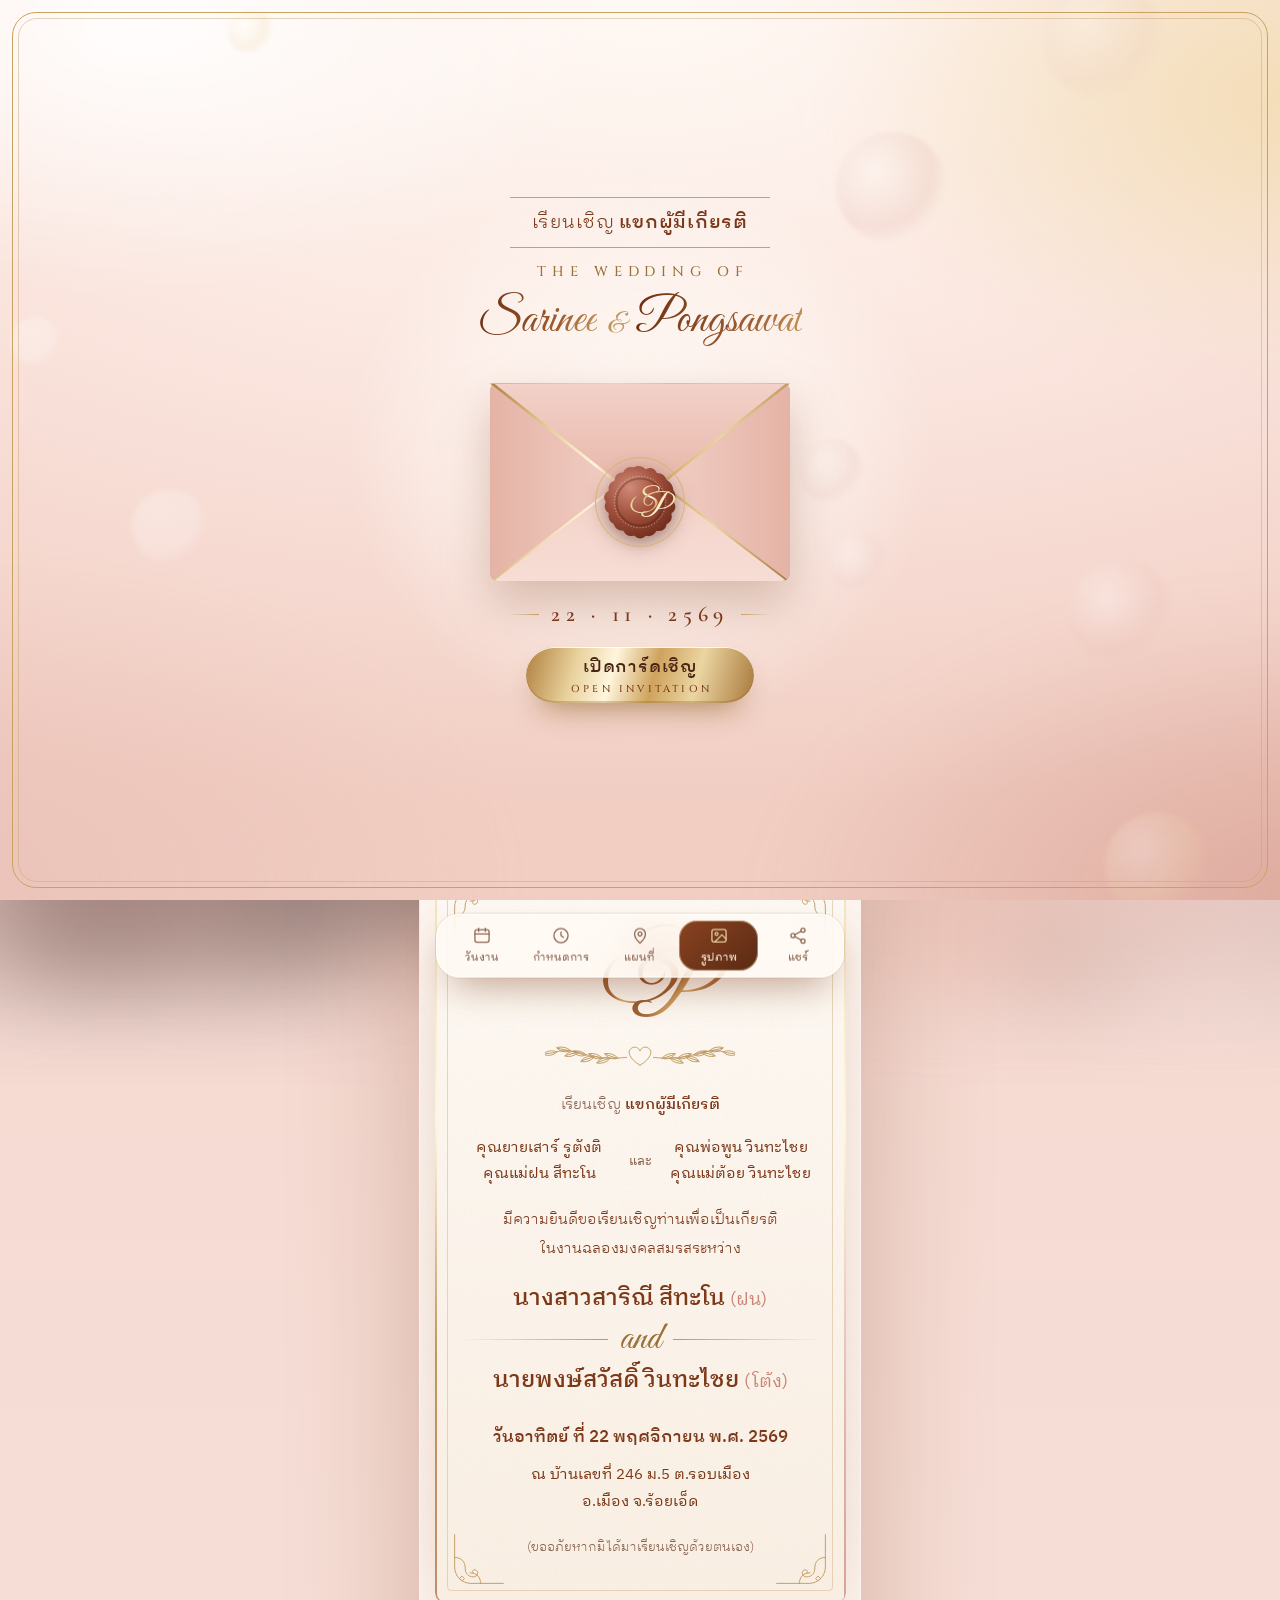
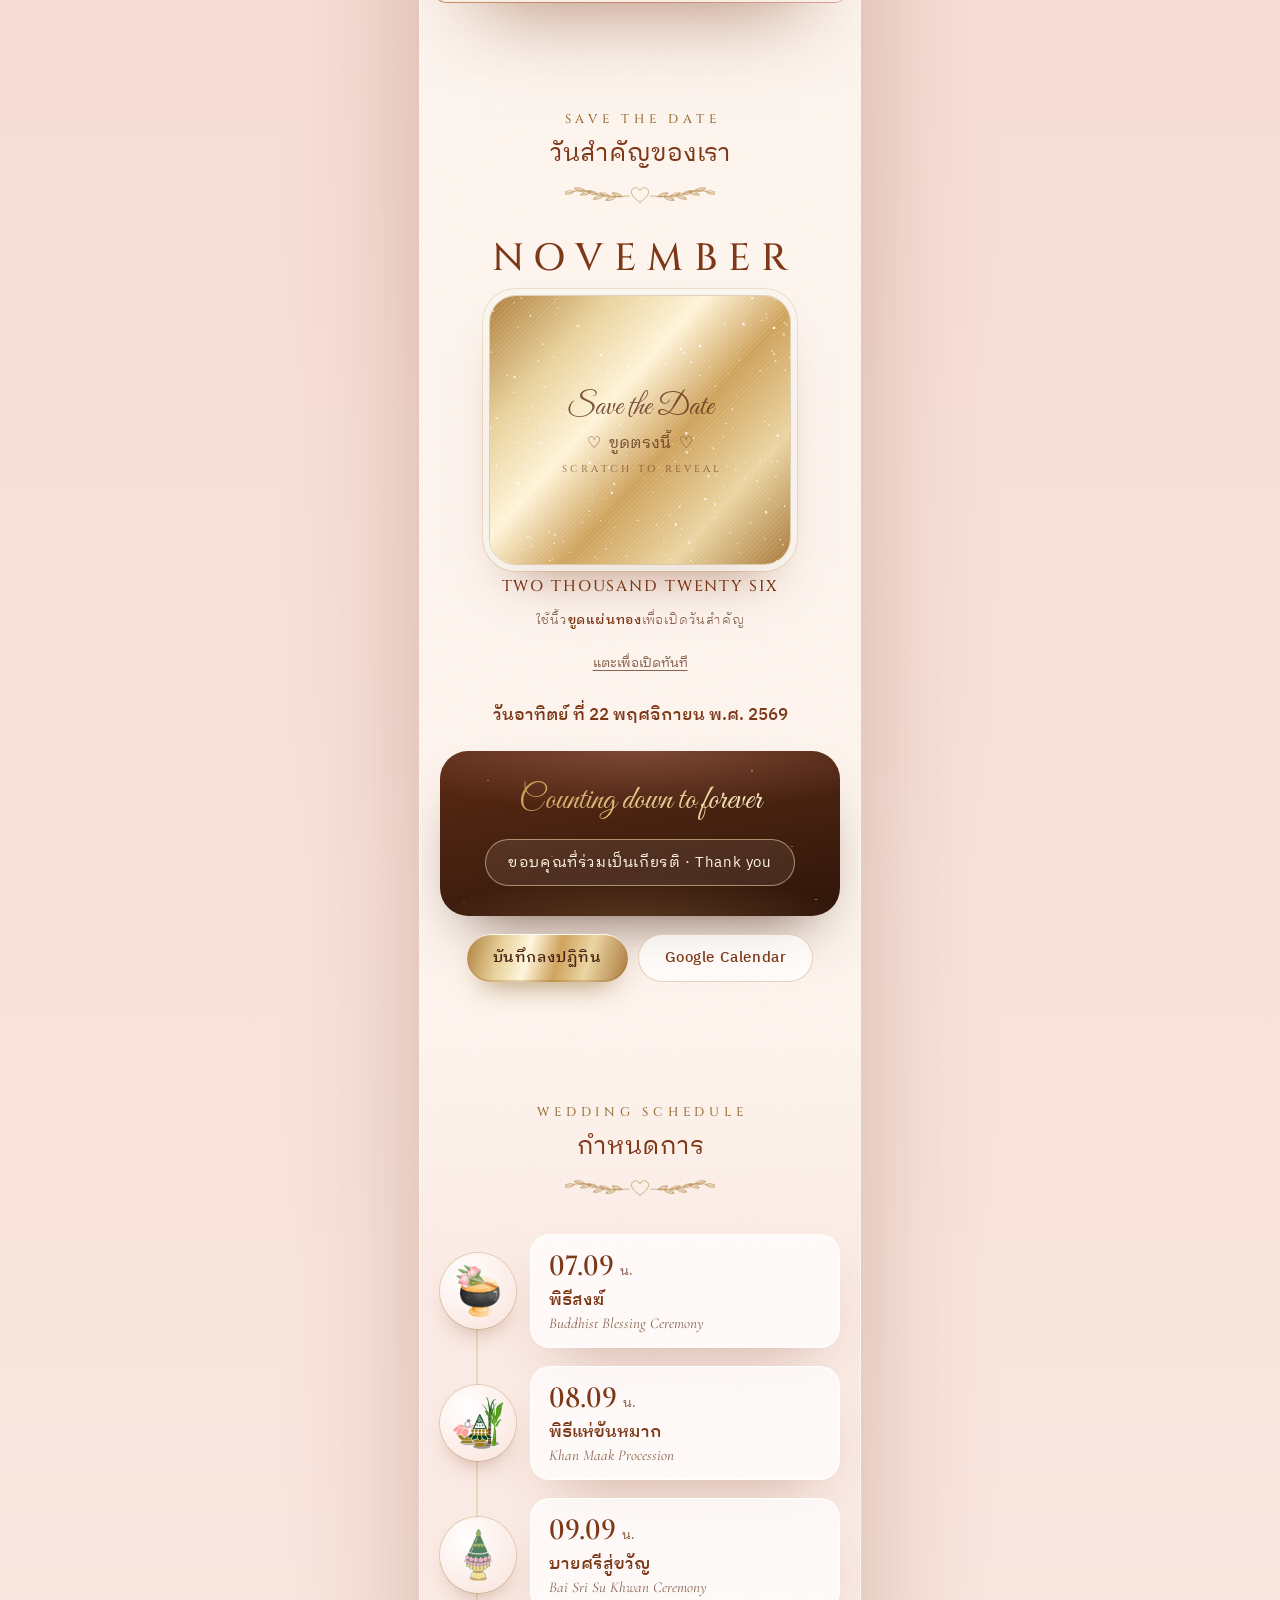
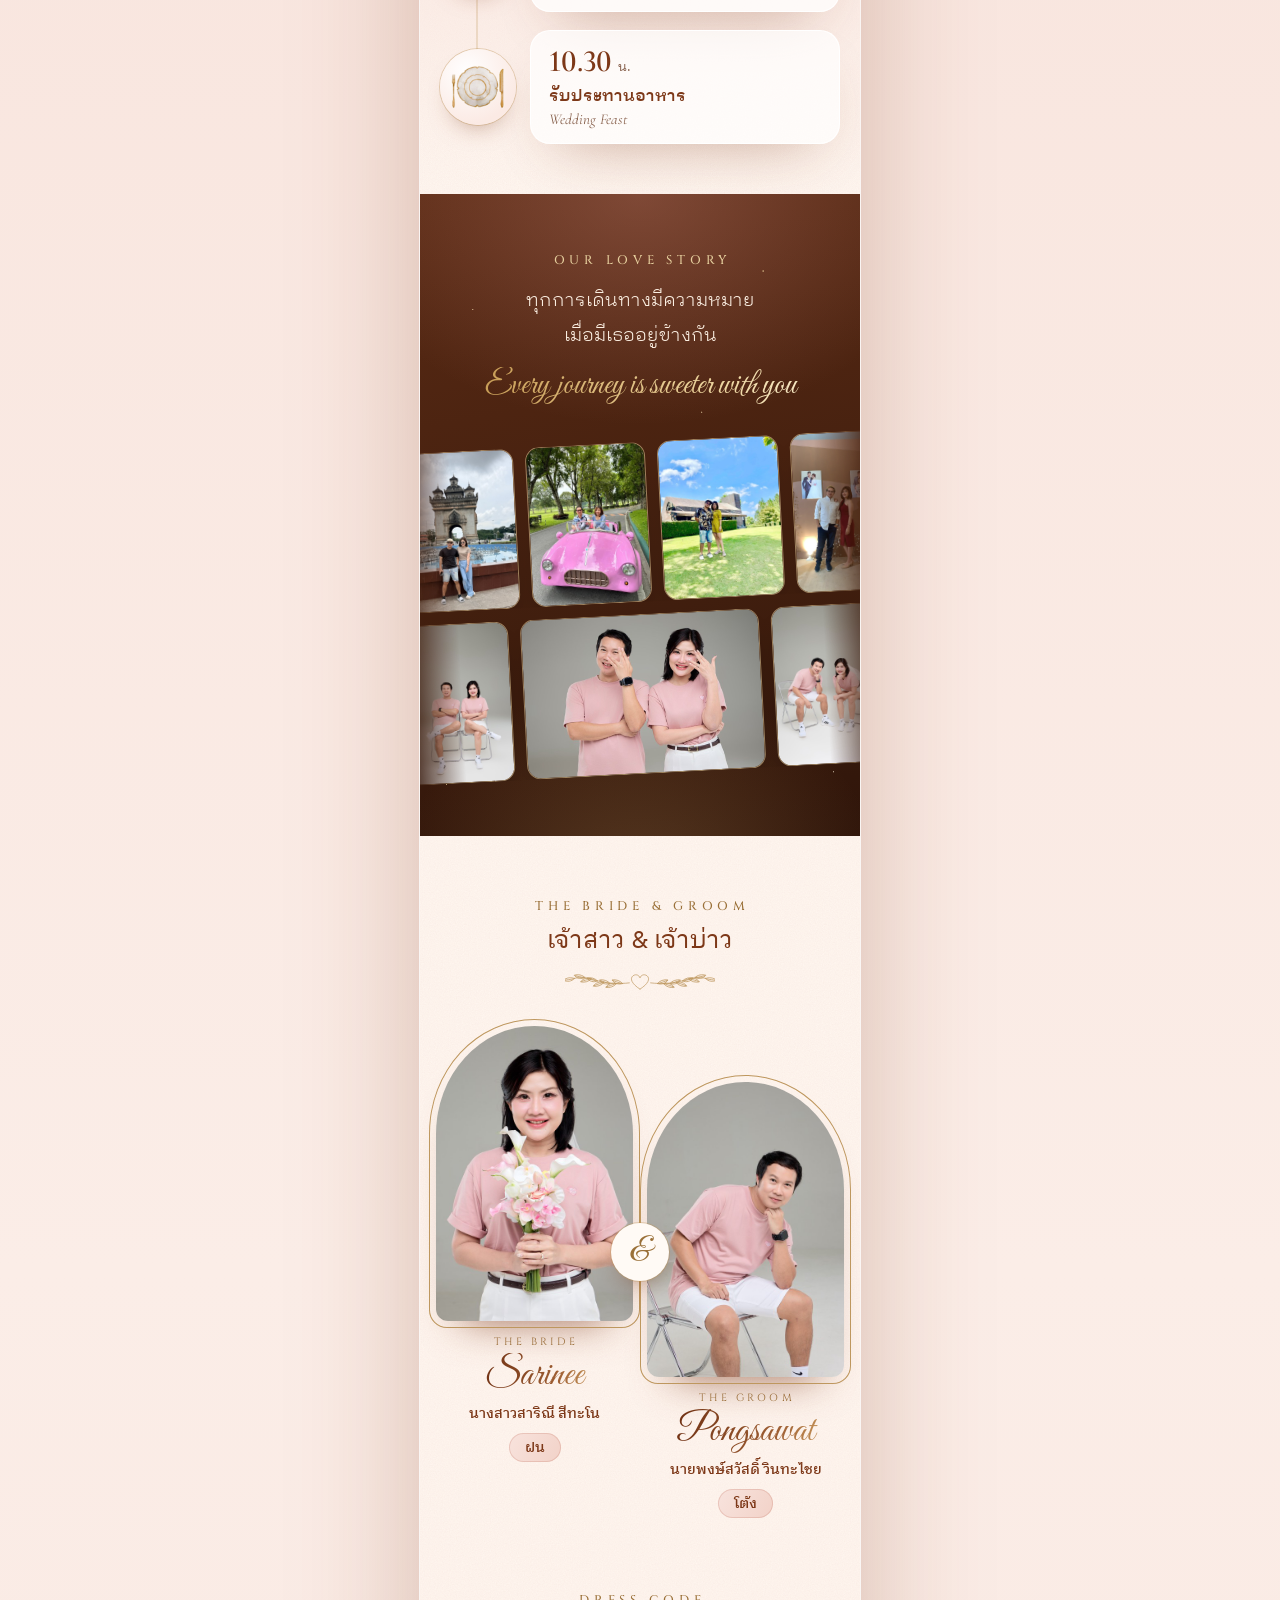
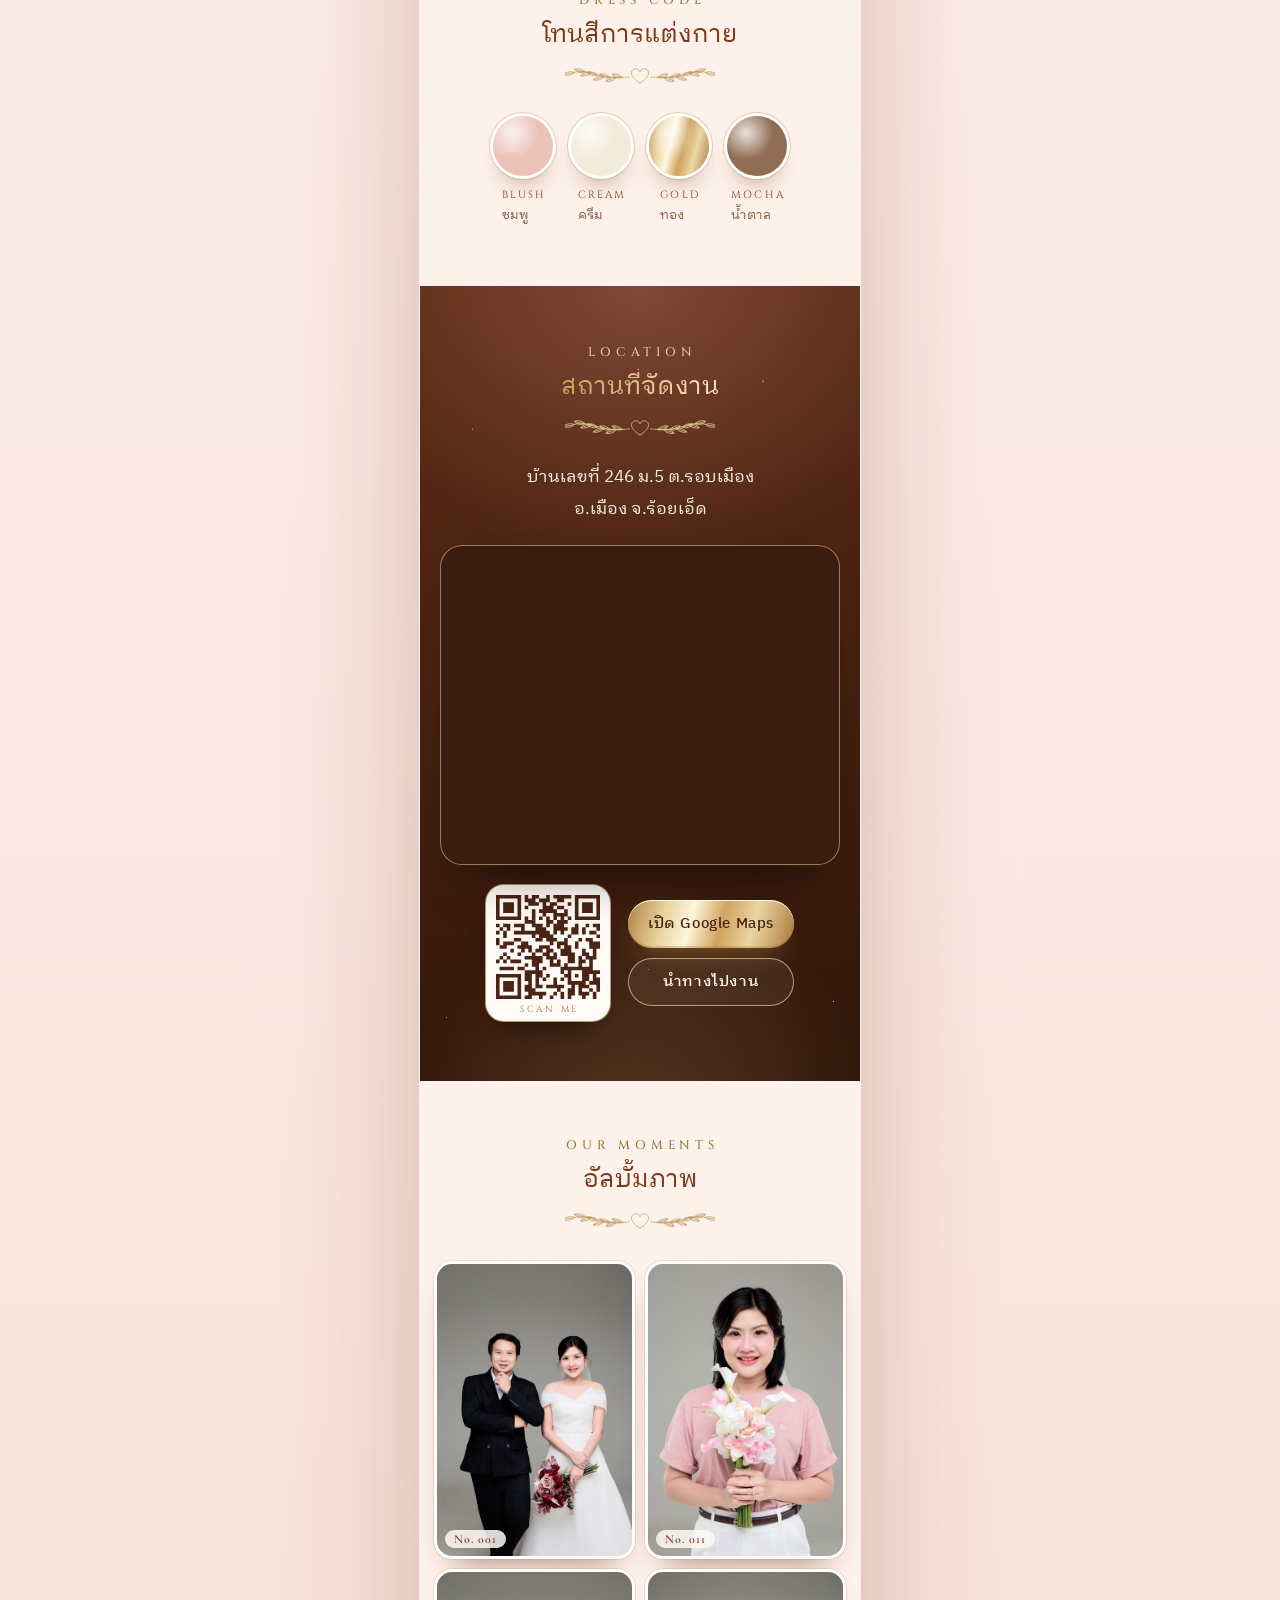
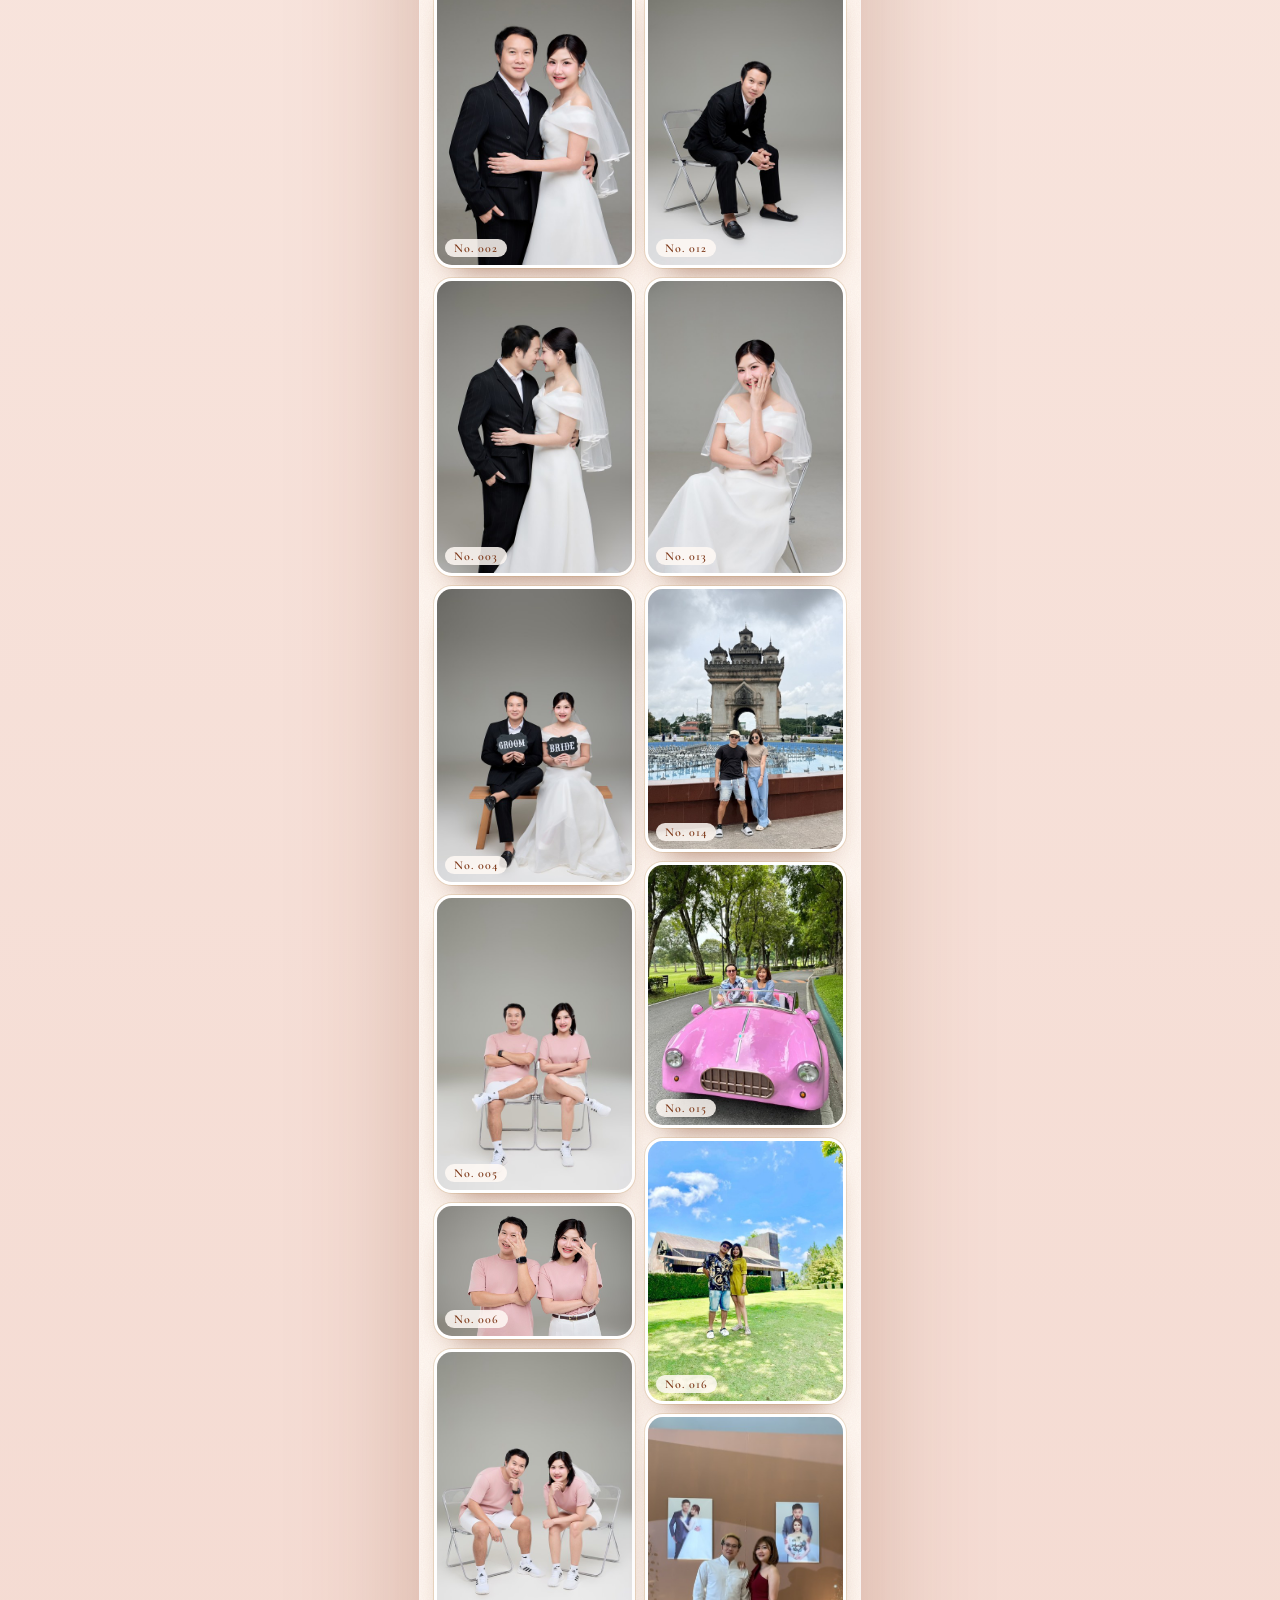
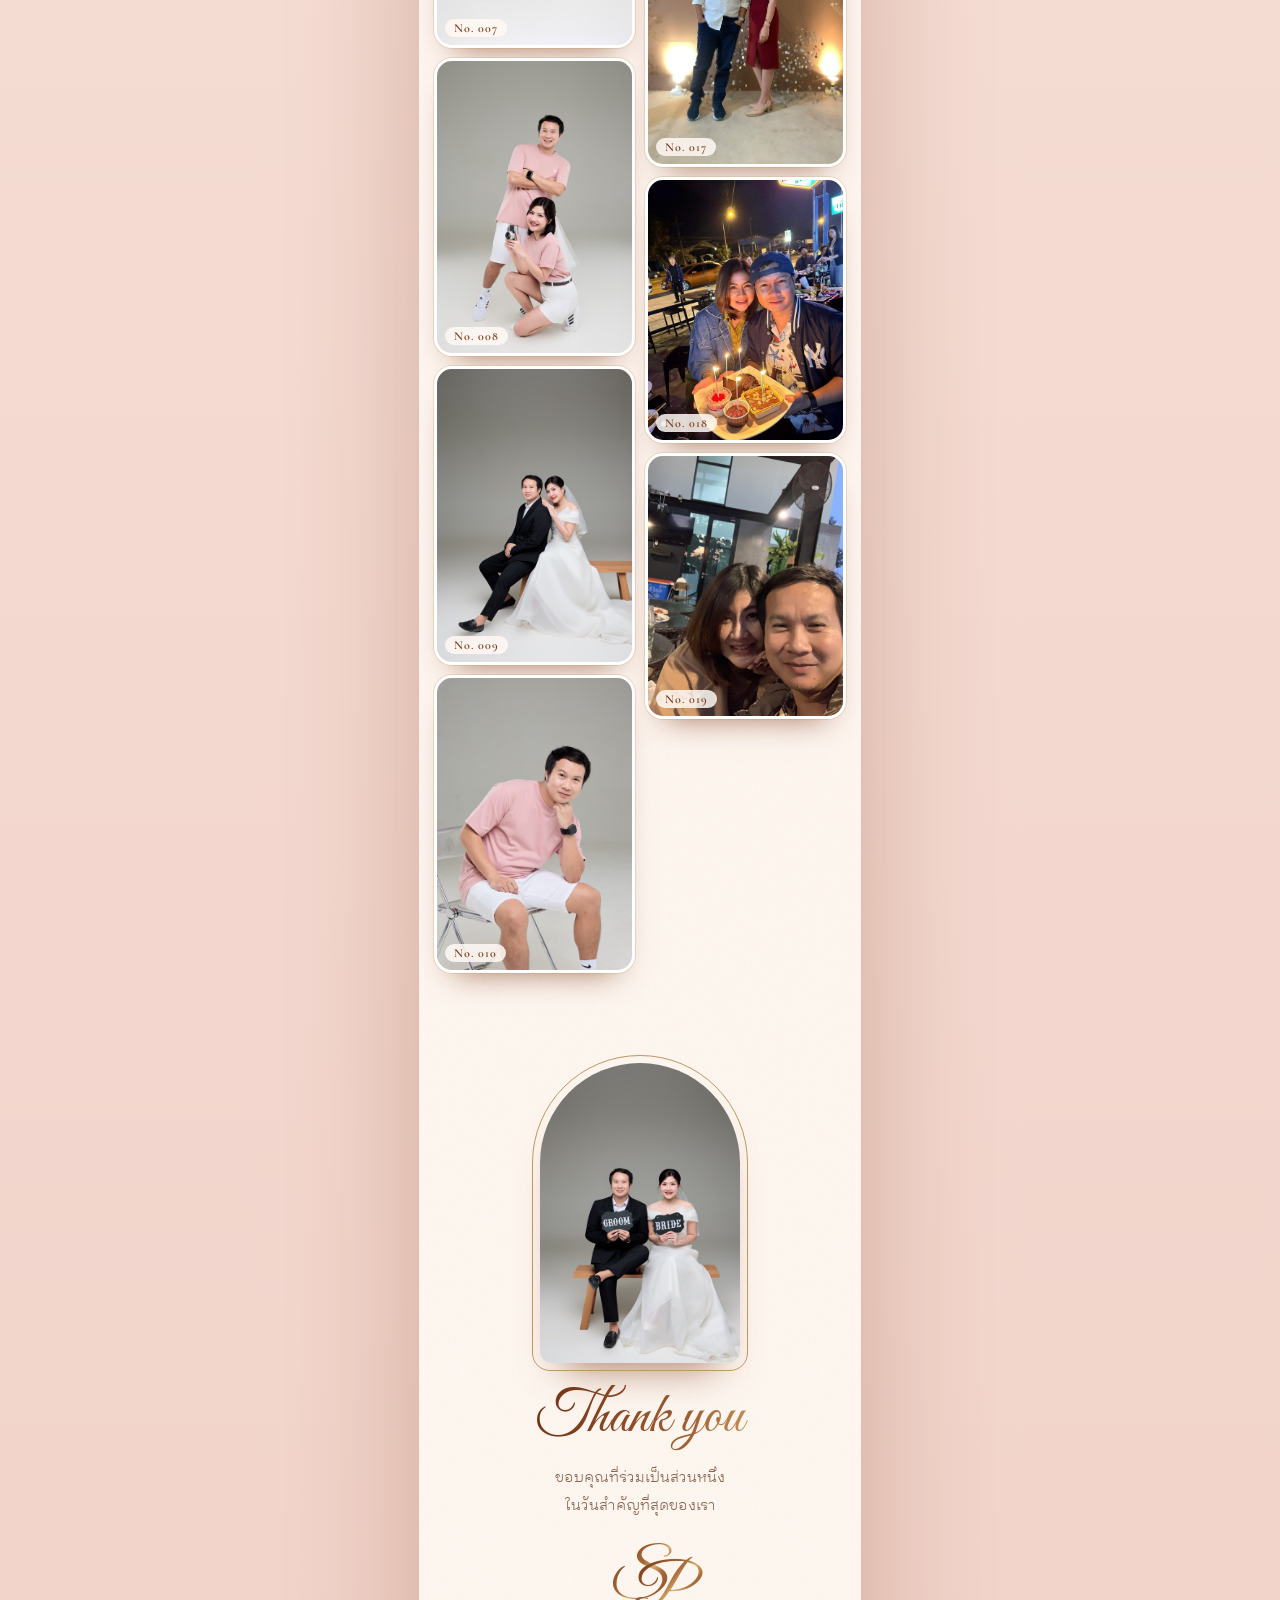
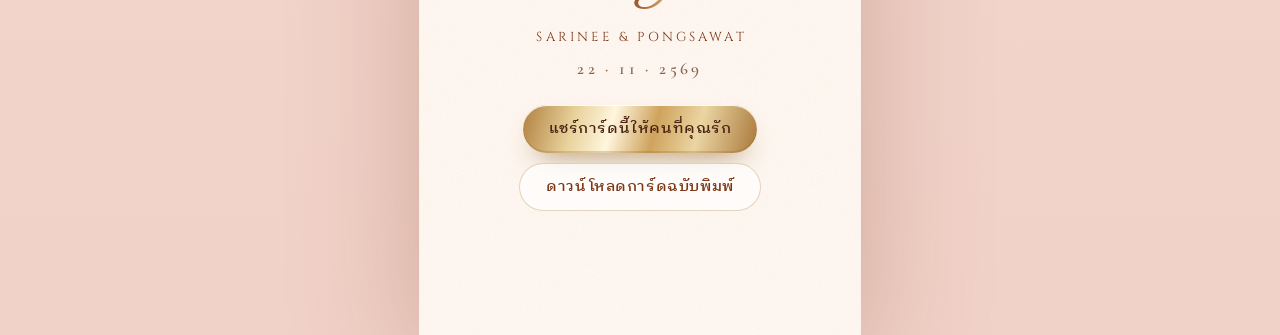
==== wedding-invitation/index.html @ 90e8a1a1 "Add files via upload" ====
<!DOCTYPE html>
<html lang="th">
<head>
<meta charset="utf-8">
<meta name="viewport" content="width=device-width, initial-scale=1, viewport-fit=cover">
<title>Sarinee &amp; Pongsawat · ฝน &amp; โต้ง · 22.11.2569</title>
<meta name="description" content="ขอเรียนเชิญร่วมเป็นเกียรติในงานฉลองมงคลสมรส นางสาวสาริณี สีทะโน (ฝน) และ นายพงษ์สวัสดิ์ วินทะไชย (โต้ง) · วันอาทิตย์ที่ 22 พฤศจิกายน 2569 · ร้อยเอ็ด">
<meta name="theme-color" content="#F3D5CC">
<meta property="og:type" content="website">
<meta property="og:title" content="Sarinee &amp; Pongsawat · ฝน &amp; โต้ง · 22.11.2569">
<meta property="og:description" content="ขอเรียนเชิญร่วมเป็นเกียรติในงานฉลองมงคลสมรส ฝน &amp; โต้ง · วันอาทิตย์ที่ 22 พฤศจิกายน 2569 · ร้อยเอ็ด">
<!-- เมื่อมีที่อยู่เว็บจริงแล้ว ให้เพิ่ม og:url และ og:image (ต้องเป็น URL เต็ม ชี้ไปที่ assets/images/og.jpg) -->
<meta name="twitter:card" content="summary_large_image">
<link rel="icon" href="assets/brand/favicon.svg" type="image/svg+xml">
<link rel="alternate icon" href="assets/brand/favicon.png" type="image/png">
<link rel="apple-touch-icon" href="assets/brand/favicon.png">
<script>document.documentElement.classList.add('js')</script>
<link rel="preconnect" href="https://fonts.googleapis.com">
<link rel="preconnect" href="https://fonts.gstatic.com" crossorigin>
<link href="https://fonts.googleapis.com/css2?family=Cinzel:wght@400;500;600&family=Cormorant+Garamond:ital,wght@0,400;0,500;0,600;1,400;1,500&family=Great+Vibes&family=IBM+Plex+Sans+Thai+Looped:wght@200;300;400;500;600&display=swap" rel="stylesheet">
<link rel="preload" as="image" href="assets/couple/002.jpg">
<link rel="stylesheet" href="css/base.css?v=202610051304">
<link rel="stylesheet" href="css/intro.css?v=202610051304">
<link rel="stylesheet" href="css/hero.css?v=202610051304">
<link rel="stylesheet" href="css/sections.css?v=202610051304">
<link rel="stylesheet" href="css/gallery.css?v=202610051304">
<link rel="stylesheet" href="css/effects.css?v=202610051304">
</head>
<body>
<!-- Shared SVG: gradients + ornaments (laurel with heart, corner flourish) -->
<svg width="0" height="0" style="position:absolute" aria-hidden="true" focusable="false">
  <defs>
    <linearGradient id="g-ink" x1="0" y1="0" x2="1" y2="1">
      <stop offset="0" stop-color="#6E2F12"/><stop offset=".42" stop-color="#A8693A"/><stop offset=".52" stop-color="#D9AF6C"/><stop offset=".62" stop-color="#A8693A"/><stop offset="1" stop-color="#6E2F12"/>
    </linearGradient>
    <linearGradient id="g-gold" x1="0" y1="0" x2="1" y2="1">
      <stop offset="0" stop-color="#C79C55"/><stop offset=".4" stop-color="#F6E3B0"/><stop offset=".55" stop-color="#FFF8E6"/><stop offset=".7" stop-color="#D8B06A"/><stop offset="1" stop-color="#B0803F"/>
    </linearGradient>
    <radialGradient id="g-wax" cx="36%" cy="30%" r="78%">
      <stop offset="0" stop-color="#D08A78"/><stop offset=".5" stop-color="#A0503D"/><stop offset="1" stop-color="#6A2818"/>
    </radialGradient>
  </defs>
  <symbol id="leaf" viewBox="0 0 18 8" overflow="visible">
    <path pathLength="1" d="M0 0 C3.5 -5.5 11 -7.5 17 -5 C12.5 -.5 5.5 1.8 0 0 Z M2 -1 C7 -2.6 11 -3.8 15 -4.8"/>
  </symbol>
  <symbol id="laurel" viewBox="0 0 240 48">
    <g id="laurel-branch">
      <path pathLength="1" d="M103 27 C86 29 66 28 50 23 C38 19 26 17 14 20"/>
      <use href="#leaf" width="18" height="8" transform="translate(92 28) rotate(-145)"/>
      <use href="#leaf" width="18" height="8" transform="translate(82 28.5) scale(1 -1) rotate(-145)"/>
      <use href="#leaf" width="18" height="8" transform="translate(72 28) rotate(-145)"/>
      <use href="#leaf" width="18" height="8" transform="translate(62 26.6) scale(1 -1) rotate(-145)"/>
      <use href="#leaf" width="18" height="8" transform="translate(52 24) rotate(-148)"/>
      <use href="#leaf" width="18" height="8" transform="translate(42 20.6) scale(1 -1) rotate(-148)"/>
      <use href="#leaf" width="18" height="8" transform="translate(32 18.4) rotate(-152)"/>
      <use href="#leaf" width="18" height="8" transform="translate(15 20) rotate(-172)"/>
    </g>
    <use href="#laurel-branch" transform="translate(240 0) scale(-1 1)"/>
    <path pathLength="1" d="M120 37 C107 29 103 20 109 15.5 C113.5 12.5 118.5 14.5 120 19 C121.5 14.5 126.5 12.5 131 15.5 C137 20 133 29 120 37 Z"/>
  </symbol>
  <symbol id="corner" viewBox="0 0 64 64">
    <path pathLength="1" d="M2 62 V22 C2 11 11 2 22 2 H62"/>
    <path pathLength="1" d="M2 34 C10 34 15 29 15 21 C15 14 19 10 25 10 C31 10 32 17 28 18.5 C24.6 19.8 22.5 16 25 14.6"/>
    <path pathLength="1" d="M34 2 C34 10 29 15 21 15"/>
    <path pathLength="1" d="M8 8 l3 -3 l3 3 l-3 3 Z"/>
  </symbol>
</svg>

<!-- ===================== Opening screen: envelope with a wax seal ===================== -->
<div class="intro" id="intro">
  <div class="intro__sky" aria-hidden="true"></div>
  <div class="intro__frame" aria-hidden="true"></div>
  <div class="intro__content">
    <div class="intro__guest">เรียนเชิญ <b data-guest>แขกผู้มีเกียรติ</b></div>
    <div class="intro__eyebrow">The Wedding of</div>
    <div class="intro__names"><span class="foil-text">Sarinee</span> <i>&amp;</i> <span class="foil-text">Pongsawat</span></div>

    <div class="envelope">
      <div class="envelope__body" aria-hidden="true">
      <div class="envelope__back"></div>
      <div class="envelope__letter">
        <img src="assets/couple/003-s.jpg" width="480" height="720" alt="" decoding="async">
        <div class="envelope__letter-text">Save the Date<b>22 · 11 · 2026</b></div>
      </div>
      <div class="envelope__pocket"><i class="envelope__sides"></i><i class="envelope__edge"></i><i class="envelope__bottom"></i></div>
      <div class="envelope__flap"><i class="envelope__flap-edge"></i><i class="envelope__flap-out"></i><i class="envelope__flap-in"></i></div>
      </div>
      <button class="seal" id="intro-seal" type="button" aria-label="แตะตราประทับเพื่อเปิดการ์ด">
      <svg viewBox="0 0 100 100" aria-hidden="true">
        <path class="seal__wax" d="M93.4 50.0 Q98.8 58.6 90.3 64.7 Q92.5 74.6 84.1 78.6 Q82.5 88.8 71.3 86.9 Q66.5 95.3 57.7 93.4 Q50.0 100.3 42.4 92.9 Q33.3 95.9 28.7 86.9 Q18.8 87.1 16.3 78.3 Q8.1 74.2 10.0 64.5 Q1.8 58.5 6.2 50.0 Q0.5 41.3 9.9 35.4 Q7.9 25.7 17.3 22.6 Q18.1 12.0 28.1 12.1 Q33.0 3.2 42.2 5.6 Q50.0 0.9 57.4 7.9 Q66.9 3.5 71.6 12.7 Q81.0 13.0 84.0 21.5 Q91.8 25.9 92.7 34.5 Q97.9 41.6 93.4 50.0Z"/>
        <circle class="seal__ring" cx="50" cy="50" r="33"/>
        <circle class="seal__groove" cx="50" cy="50" r="30"/>
        <text class="seal__mono" x="36" y="60">S</text>
        <text class="seal__mono" x="51" y="68">P</text>
      </svg>
      </button>
    </div>

    <div class="intro__date">22 · 11 · 2569</div>
    <button class="intro__open" id="intro-open" type="button">เปิดการ์ดเชิญ<small>Open Invitation</small></button>
  </div>
</div>
<div class="petals" id="petals" aria-hidden="true"></div>

<div class="stage">
<main class="card">

  <!-- ===================== Cover: arch portrait ===================== -->
  <header class="cover" id="cover">
    <div class="cover__glow" aria-hidden="true"></div>
    <div class="cover__eyebrow">We're getting married</div>
    <div class="arch">
      <div class="arch__frame">
        <img class="arch__photo" src="assets/couple/002.jpg" width="1044" height="1566" alt="ฝนและโต้ง คู่บ่าวสาว" fetchpriority="high" decoding="async">
      </div>
      <svg class="arch__seal" viewBox="0 0 100 100" aria-hidden="true">
        <defs><path id="seal-arc" d="M50 50 m-37 0 a37 37 0 1 1 74 0 a37 37 0 1 1 -74 0"/></defs>
        <circle cx="50" cy="50" r="48"/>
        <g class="arch__seal-ring"><text><textPath href="#seal-arc" textLength="228">SAVE THE DATE · 22 · 11 · 2026 · </textPath></text></g>
        <text class="arch__seal-mono" x="50" y="57" text-anchor="middle">S&amp;P</text>
      </svg>
    </div>
    <h1 class="cover__names">
      <span class="cover__a foil-text">Sarinee</span>
      <span class="cover__amp">&amp;</span>
      <span class="cover__b foil-text">Pongsawat</span>
    </h1>
    <div class="cover__nick">ฝน <i>♡</i> โต้ง</div>
    <div class="cover__date"><span>Sunday</span><b>22 · 11 · 2026</b><span>Roi Et</span></div>
    <a class="scroll-cue" href="#invite" aria-label="เลื่อนลงเพื่ออ่านการ์ด"><i></i>Scroll</a>
  </header>

  <!-- ===================== Invitation (text exactly as the printed card) ===================== -->
  <section class="invite" id="invite">
    <div class="reveal">
      <article class="paper holo" data-tilt>
        <i class="paper__sheen" aria-hidden="true"></i>
        <svg class="paper__corner paper__corner--tl draw" aria-hidden="true"><use href="#corner"/></svg>
        <svg class="paper__corner paper__corner--tr draw" aria-hidden="true"><use href="#corner"/></svg>
        <svg class="paper__corner paper__corner--bl draw" aria-hidden="true"><use href="#corner"/></svg>
        <svg class="paper__corner paper__corner--br draw" aria-hidden="true"><use href="#corner"/></svg>

        <svg class="monogram" viewBox="0 0 160 128" role="img" aria-label="S P">
          <text x="30" y="88">S</text><text x="70" y="112">P</text>
        </svg>
        <svg class="laurel draw" aria-hidden="true"><use href="#laurel"/></svg>

        <div class="invite__guest">เรียนเชิญ <b data-guest>แขกผู้มีเกียรติ</b></div>

        <div class="parents">
          <div class="parents__col"><span>คุณยายเสาร์ รูตังติ</span><span>คุณแม่ฝน สีทะโน</span></div>
          <div class="parents__and">และ</div>
          <div class="parents__col"><span>คุณพ่อพูน วินทะไชย</span><span>คุณแม่ต้อย วินทะไชย</span></div>
        </div>

        <p class="invite__text">มีความยินดีขอเรียนเชิญท่านเพื่อเป็นเกียรติ<br>ในงานฉลองมงคลสมรสระหว่าง</p>

        <div class="vow">
          <div class="vow__name">นางสาวสาริณี สีทะโน <small>(ฝน)</small></div>
          <div class="vow__and">and</div>
          <div class="vow__name">นายพงษ์สวัสดิ์ วินทะไชย <small>(โต้ง)</small></div>
        </div>

        <div class="invite__when">วันอาทิตย์ ที่ 22 พฤศจิกายน พ.ศ. 2569</div>
        <div class="invite__where">ณ บ้านเลขที่ 246 ม.5 ต.รอบเมือง<br>อ.เมือง จ.ร้อยเอ็ด</div>
        <div class="invite__sorry">(ขออภัยหากมิได้มาเรียนเชิญด้วยตนเอง)</div>
      </article>
    </div>
  </section>

  <!-- ===================== Save the date: scratch the foil to reveal the "22" artwork ===================== -->
  <section class="date" id="date">
    <div class="section-head reveal">
      <div class="eyebrow">Save the Date</div>
      <div class="title">วันสำคัญของเรา</div>
      <svg class="laurel laurel--sm draw" aria-hidden="true"><use href="#laurel"/></svg>
    </div>

    <div class="std reveal" id="std">
      <div class="std__month">November</div>
      <div class="scratch-row" id="scratch-row">
        <div class="scratch">
          <img class="scratch__art" src="assets/images/save-the-date-22.png" width="500" height="447" alt="วันที่ 22 ภาพวาดเจ้าบ่าวและเจ้าสาว" loading="lazy">
          <canvas aria-hidden="true"></canvas>
        </div>
      </div>
      <div class="std__year">Two Thousand Twenty Six</div>
      <div class="scratch-hint">ใช้นิ้ว<b>ขูดแผ่นทอง</b>เพื่อเปิดวันสำคัญ</div>
      <div class="scratch-done">แล้วพบกันในวันสำคัญของเรานะ <i>♡</i></div>
      <button class="scratch-skip" id="scratch-skip" type="button">แตะเพื่อเปิดทันที</button>
    </div>

    <div class="date__th reveal">วันอาทิตย์ ที่ 22 พฤศจิกายน พ.ศ. 2569</div>

    <div class="countdown-panel luxe reveal">
      <div class="countdown-panel__label foil-text foil-text--light">Counting down to forever</div>
      <div class="countdown" id="countdown" hidden>
        <div class="countdown__unit"><div class="flip" data-unit="days"></div><span class="countdown__label">วัน<i>Days</i></span></div>
        <div class="countdown__unit"><div class="flip" data-unit="hours"></div><span class="countdown__label">ชั่วโมง<i>Hours</i></span></div>
        <div class="countdown__unit"><div class="flip" data-unit="minutes"></div><span class="countdown__label">นาที<i>Mins</i></span></div>
        <div class="countdown__unit"><div class="flip" data-unit="seconds"></div><span class="countdown__label">วินาที<i>Secs</i></span></div>
      </div>
      <div class="pill" id="countdown-message" hidden></div>
    </div>

    <div class="date__actions reveal">
      <a class="btn btn--foil" href="wedding.ics" download="wedding-sarinee-pongsawat.ics">บันทึกลงปฏิทิน</a>
      <a class="btn btn--ghost" id="gcal" href="https://calendar.google.com/calendar/" target="_blank" rel="noopener">Google Calendar</a>
    </div>
  </section>

  <!-- ===================== Schedule (icons from the printed card) ===================== -->
  <section class="schedule" id="schedule">
    <div class="section-head reveal">
      <div class="eyebrow">Wedding Schedule</div>
      <div class="title">กำหนดการ</div>
      <svg class="laurel laurel--sm draw" aria-hidden="true"><use href="#laurel"/></svg>
    </div>
    <ol class="timeline" id="timeline">
      <li class="tl reveal">
        <div class="tl__icon"><img src="assets/images/icon-monk.png" width="64" height="75" alt="" loading="lazy"></div>
        <div class="tl__body"><div class="tl__time">07.09<small>น.</small></div><div class="tl__th">พิธีสงฆ์</div><div class="tl__en">Buddhist Blessing Ceremony</div></div>
      </li>
      <li class="tl reveal">
        <div class="tl__icon"><img src="assets/images/icon-khanmak.png" width="83" height="85" alt="" loading="lazy"></div>
        <div class="tl__body"><div class="tl__time">08.09<small>น.</small></div><div class="tl__th">พิธีแห่ขันหมาก</div><div class="tl__en">Khan Maak Procession</div></div>
      </li>
      <li class="tl reveal">
        <div class="tl__icon"><img src="assets/images/icon-baisri.png" width="46" height="85" alt="" loading="lazy"></div>
        <div class="tl__body"><div class="tl__time">09.09<small>น.</small></div><div class="tl__th">บายศรีสู่ขวัญ</div><div class="tl__en">Bai Sri Su Khwan Ceremony</div></div>
      </li>
      <li class="tl reveal">
        <div class="tl__icon"><img src="assets/images/icon-dining.png" width="76" height="63" alt="" loading="lazy"></div>
        <div class="tl__body"><div class="tl__time">10.30<small>น.</small></div><div class="tl__th">รับประทานอาหาร</div><div class="tl__en">Wedding Feast</div></div>
      </li>
    </ol>
  </section>

  <!-- ===================== Love story: quote + two drifting photo reels ===================== -->
  <section class="story luxe" aria-label="ความทรงจำของเรา">
    <div class="story__head reveal">
      <div class="eyebrow">Our Love Story</div>
      <p class="story__quote">ทุกการเดินทางมีความหมาย<br>เมื่อมีเธออยู่ข้างกัน</p>
      <div class="story__en foil-text foil-text--light">Every journey is sweeter with you</div>
    </div>
    <div class="reels" aria-hidden="true">
      <div class="reel"><div class="reel__track">
        <img src="assets/couple/014-s.jpg" width="540" height="720" alt="" loading="lazy"><img src="assets/couple/015-s.jpg" width="540" height="720" alt="" loading="lazy"><img src="assets/couple/016-s.jpg" width="540" height="720" alt="" loading="lazy"><img src="assets/couple/017-s.jpg" width="405" height="720" alt="" loading="lazy"><img src="assets/couple/018-s.jpg" width="540" height="720" alt="" loading="lazy"><img src="assets/couple/019-s.jpg" width="540" height="720" alt="" loading="lazy">
        <img src="assets/couple/014-s.jpg" width="540" height="720" alt="" loading="lazy"><img src="assets/couple/015-s.jpg" width="540" height="720" alt="" loading="lazy"><img src="assets/couple/016-s.jpg" width="540" height="720" alt="" loading="lazy"><img src="assets/couple/017-s.jpg" width="405" height="720" alt="" loading="lazy"><img src="assets/couple/018-s.jpg" width="540" height="720" alt="" loading="lazy"><img src="assets/couple/019-s.jpg" width="540" height="720" alt="" loading="lazy">
      </div></div>
      <div class="reel reel--reverse"><div class="reel__track">
        <img src="assets/couple/005-s.jpg" width="480" height="720" alt="" loading="lazy"><img src="assets/couple/006-s.jpg" width="720" height="480" alt="" loading="lazy"><img src="assets/couple/007-s.jpg" width="480" height="720" alt="" loading="lazy"><img src="assets/couple/009-s.jpg" width="480" height="720" alt="" loading="lazy"><img src="assets/couple/008-s.jpg" width="480" height="720" alt="" loading="lazy"><img src="assets/couple/001-s.jpg" width="480" height="720" alt="" loading="lazy">
        <img src="assets/couple/005-s.jpg" width="480" height="720" alt="" loading="lazy"><img src="assets/couple/006-s.jpg" width="720" height="480" alt="" loading="lazy"><img src="assets/couple/007-s.jpg" width="480" height="720" alt="" loading="lazy"><img src="assets/couple/009-s.jpg" width="480" height="720" alt="" loading="lazy"><img src="assets/couple/008-s.jpg" width="480" height="720" alt="" loading="lazy"><img src="assets/couple/001-s.jpg" width="480" height="720" alt="" loading="lazy">
      </div></div>
    </div>
  </section>

  <!-- ===================== The bride & groom ===================== -->
  <section class="couple" id="couple">
    <div class="section-head reveal">
      <div class="eyebrow">The Bride &amp; Groom</div>
      <div class="title">เจ้าสาว &amp; เจ้าบ่าว</div>
      <svg class="laurel laurel--sm draw" aria-hidden="true"><use href="#laurel"/></svg>
    </div>
    <div class="couple__grid">
      <figure class="person reveal">
        <div class="person__arch"><img src="assets/couple/011-s.jpg" width="480" height="720" alt="ฝน เจ้าสาว" loading="lazy"></div>
        <figcaption>
          <span class="person__role">The Bride</span>
          <span class="person__script foil-text">Sarinee</span>
          <span class="person__name">นางสาวสาริณี สีทะโน</span>
          <span class="person__nick">ฝน</span>
        </figcaption>
      </figure>
      <div class="couple__amp" aria-hidden="true">&amp;</div>
      <figure class="person person--offset reveal">
        <div class="person__arch"><img src="assets/couple/010-s.jpg" width="480" height="720" alt="โต้ง เจ้าบ่าว" loading="lazy"></div>
        <figcaption>
          <span class="person__role">The Groom</span>
          <span class="person__script foil-text">Pongsawat</span>
          <span class="person__name">นายพงษ์สวัสดิ์ วินทะไชย</span>
          <span class="person__nick">โต้ง</span>
        </figcaption>
      </figure>
    </div>
  </section>

  <!-- ===================== Dress code (the four colours on the printed card) ===================== -->
  <section class="dress" id="dress">
    <div class="section-head reveal">
      <div class="eyebrow">Dress Code</div>
      <div class="title">โทนสีการแต่งกาย</div>
      <svg class="laurel laurel--sm draw" aria-hidden="true"><use href="#laurel"/></svg>
    </div>
    <div class="swatches reveal">
      <figure class="swatch" style="--c:#EAC2B8;--i:0"><span></span><figcaption>Blush<small>ชมพู</small></figcaption></figure>
      <figure class="swatch" style="--c:#F2EBD9;--i:1"><span></span><figcaption>Cream<small>ครีม</small></figcaption></figure>
      <figure class="swatch swatch--gold" style="--i:2"><span></span><figcaption>Gold<small>ทอง</small></figcaption></figure>
      <figure class="swatch" style="--c:#916D53;--i:3"><span></span><figcaption>Mocha<small>น้ำตาล</small></figcaption></figure>
    </div>
  </section>

  <!-- ===================== Venue ===================== -->
  <section class="venue luxe" id="venue">
    <div class="section-head reveal">
      <div class="eyebrow">Location</div>
      <div class="title foil-text foil-text--light">สถานที่จัดงาน</div>
      <svg class="laurel laurel--sm draw" aria-hidden="true"><use href="#laurel"/></svg>
    </div>
    <p class="venue__addr reveal">บ้านเลขที่ 246 ม.5 ต.รอบเมือง<br>อ.เมือง จ.ร้อยเอ็ด</p>
    <div class="map reveal">
      <iframe src="https://maps.google.com/maps?q=16.042557,103.659509&amp;hl=th&amp;z=15&amp;output=embed" title="แผนที่สถานที่จัดงาน" loading="lazy" referrerpolicy="no-referrer-when-downgrade" allowfullscreen></iframe>
    </div>
    <div class="venue__row reveal">
      <div class="qr"><img src="assets/images/qr-map.svg" width="174" height="174" alt="QR Code แผนที่ไปงาน"><span>Scan me</span></div>
      <div class="venue__actions">
        <a class="btn btn--foil" href="https://maps.app.goo.gl/nRfCRox617bbrhkU9" target="_blank" rel="noopener">เปิด Google Maps</a>
        <a class="btn btn--outline" href="https://www.google.com/maps/dir/?api=1&amp;destination=16.042557,103.659509" target="_blank" rel="noopener">นำทางไปงาน</a>
      </div>
    </div>
  </section>

  <!-- Photo gallery: รายการรูปสร้างโดย tools/import_photos.py (อย่าแก้ระหว่าง photos:album ด้วยมือ) -->
  <section class="gallery" id="gallery">
    <div class="section-head reveal">
      <div class="eyebrow">Our Moments</div>
      <div class="title">อัลบั้มภาพ</div>
      <svg class="laurel laurel--sm draw" aria-hidden="true"><use href="#laurel"/></svg>
    </div>
    <div class="album" id="album" data-count="19">
      <!-- photos:album -->
      <button class="album__item" type="button" data-full="assets/couple/001.jpg" data-number="001"><img src="assets/couple/001-s.jpg" width="1044" height="1566" alt="ภาพหมายเลข 001" loading="lazy"><span class="album__number">No. 001</span></button>
      <button class="album__item" type="button" data-full="assets/couple/002.jpg" data-number="002"><img src="assets/couple/002-s.jpg" width="1044" height="1566" alt="ภาพหมายเลข 002" loading="lazy"><span class="album__number">No. 002</span></button>
      <button class="album__item" type="button" data-full="assets/couple/003.jpg" data-number="003"><img src="assets/couple/003-s.jpg" width="1044" height="1566" alt="ภาพหมายเลข 003" loading="lazy"><span class="album__number">No. 003</span></button>
      <button class="album__item" type="button" data-full="assets/couple/004.jpg" data-number="004"><img src="assets/couple/004-s.jpg" width="1045" height="1567" alt="ภาพหมายเลข 004" loading="lazy"><span class="album__number">No. 004</span></button>
      <button class="album__item" type="button" data-full="assets/couple/005.jpg" data-number="005"><img src="assets/couple/005-s.jpg" width="1044" height="1566" alt="ภาพหมายเลข 005" loading="lazy"><span class="album__number">No. 005</span></button>
      <button class="album__item" type="button" data-full="assets/couple/006.jpg" data-number="006"><img src="assets/couple/006-s.jpg" width="1566" height="1044" alt="ภาพหมายเลข 006" loading="lazy"><span class="album__number">No. 006</span></button>
      <button class="album__item" type="button" data-full="assets/couple/007.jpg" data-number="007"><img src="assets/couple/007-s.jpg" width="1044" height="1566" alt="ภาพหมายเลข 007" loading="lazy"><span class="album__number">No. 007</span></button>
      <button class="album__item" type="button" data-full="assets/couple/008.jpg" data-number="008"><img src="assets/couple/008-s.jpg" width="1044" height="1566" alt="ภาพหมายเลข 008" loading="lazy"><span class="album__number">No. 008</span></button>
      <button class="album__item" type="button" data-full="assets/couple/009.jpg" data-number="009"><img src="assets/couple/009-s.jpg" width="1045" height="1567" alt="ภาพหมายเลข 009" loading="lazy"><span class="album__number">No. 009</span></button>
      <button class="album__item" type="button" data-full="assets/couple/010.jpg" data-number="010"><img src="assets/couple/010-s.jpg" width="1044" height="1566" alt="ภาพหมายเลข 010" loading="lazy"><span class="album__number">No. 010</span></button>
      <button class="album__item" type="button" data-full="assets/couple/011.jpg" data-number="011"><img src="assets/couple/011-s.jpg" width="1044" height="1566" alt="ภาพหมายเลข 011" loading="lazy"><span class="album__number">No. 011</span></button>
      <button class="album__item" type="button" data-full="assets/couple/012.jpg" data-number="012"><img src="assets/couple/012-s.jpg" width="1044" height="1566" alt="ภาพหมายเลข 012" loading="lazy"><span class="album__number">No. 012</span></button>
      <button class="album__item" type="button" data-full="assets/couple/013.jpg" data-number="013"><img src="assets/couple/013-s.jpg" width="1044" height="1566" alt="ภาพหมายเลข 013" loading="lazy"><span class="album__number">No. 013</span></button>
      <button class="album__item" type="button" data-full="assets/couple/014.jpg" data-number="014"><img src="assets/couple/014-s.jpg" width="1108" height="1477" alt="ภาพหมายเลข 014" loading="lazy"><span class="album__number">No. 014</span></button>
      <button class="album__item" type="button" data-full="assets/couple/015.jpg" data-number="015"><img src="assets/couple/015-s.jpg" width="1108" height="1478" alt="ภาพหมายเลข 015" loading="lazy"><span class="album__number">No. 015</span></button>
      <button class="album__item" type="button" data-full="assets/couple/016.jpg" data-number="016"><img src="assets/couple/016-s.jpg" width="1108" height="1477" alt="ภาพหมายเลข 016" loading="lazy"><span class="album__number">No. 016</span></button>
      <button class="album__item" type="button" data-full="assets/couple/017.jpg" data-number="017"><img src="assets/couple/017-s.jpg" width="960" height="1706" alt="ภาพหมายเลข 017" loading="lazy"><span class="album__number">No. 017</span></button>
      <button class="album__item" type="button" data-full="assets/couple/018.jpg" data-number="018"><img src="assets/couple/018-s.jpg" width="1108" height="1477" alt="ภาพหมายเลข 018" loading="lazy"><span class="album__number">No. 018</span></button>
      <button class="album__item" type="button" data-full="assets/couple/019.jpg" data-number="019"><img src="assets/couple/019-s.jpg" width="1108" height="1477" alt="ภาพหมายเลข 019" loading="lazy"><span class="album__number">No. 019</span></button>
      <!-- /photos:album -->
    </div>
    <button class="btn btn--ghost gallery__more" id="gallery-more" hidden type="button">ดูภาพทั้งหมด (19 ภาพ)</button>
  </section>

  <!-- ===================== Thank you ===================== -->
  <footer class="footer">
    <div class="footer__photo reveal"><img src="assets/couple/004-s.jpg" width="480" height="720" alt="ฝนและโต้งถือป้าย Bride และ Groom" loading="lazy"></div>
    <div class="footer__thanks foil-text reveal">Thank you</div>
    <p class="footer__note reveal">ขอบคุณที่ร่วมเป็นส่วนหนึ่ง<br>ในวันสำคัญที่สุดของเรา</p>
    <svg class="monogram monogram--sm" viewBox="0 0 160 128" role="img" aria-label="S P">
      <text x="30" y="88">S</text><text x="70" y="112">P</text>
    </svg>
    <div class="footer__names">Sarinee &amp; Pongsawat</div>
    <div class="footer__meta">22 · 11 · 2569</div>
    <div class="footer__actions">
      <button class="btn btn--foil" type="button" data-share>แชร์การ์ดนี้ให้คนที่คุณรัก</button>
      <a class="btn btn--ghost" href="assets/images/invitation.jpg" download="การ์ดเชิญ-ฝน-โต้ง.jpg">ดาวน์โหลดการ์ดฉบับพิมพ์</a>
    </div>
  </footer>

</main>
</div>

<div class="progress" id="progress" aria-hidden="true"></div>
<nav class="dock" id="dock" aria-label="เมนูลัด">
  <button class="dock__btn" type="button" data-target="date"><svg viewBox="0 0 24 24"><rect x="3.5" y="5" width="17" height="15" rx="2.5"/><path d="M3.5 10h17M8 3v4M16 3v4"/></svg>วันงาน</button>
  <button class="dock__btn" type="button" data-target="schedule"><svg viewBox="0 0 24 24"><circle cx="12" cy="12" r="8.5"/><path d="M12 7.5V12l3 2"/></svg>กำหนดการ</button>
  <button class="dock__btn" type="button" data-target="venue"><svg viewBox="0 0 24 24"><path d="M12 21s-6.5-5.6-6.5-11a6.5 6.5 0 0 1 13 0C18.5 15.4 12 21 12 21z"/><circle cx="12" cy="10" r="2.3"/></svg>แผนที่</button>
  <button class="dock__btn" type="button" data-target="gallery"><svg viewBox="0 0 24 24"><rect x="3.5" y="4.5" width="17" height="15" rx="2.5"/><circle cx="9" cy="10" r="1.8"/><path d="M20.5 16l-5-5-8.5 8.5"/></svg>รูปภาพ</button>
  <button class="dock__btn" type="button" data-share><svg viewBox="0 0 24 24"><circle cx="18" cy="5.5" r="2.5"/><circle cx="6" cy="12" r="2.5"/><circle cx="18" cy="18.5" r="2.5"/><path d="M8.2 10.8l7.6-4.1M8.2 13.2l7.6 4.1"/></svg>แชร์</button>
</nav>
<div class="toast" id="toast" role="status" aria-live="polite"></div>

<div class="lightbox" id="lightbox" role="dialog" aria-modal="true" aria-label="ภาพขยาย">
  <button class="lightbox__close" type="button" aria-label="ปิด">×</button>
  <button class="lightbox__nav lightbox__nav--prev" type="button" data-nav="-1" aria-label="ภาพก่อนหน้า">‹</button>
  <img alt="">
  <button class="lightbox__nav lightbox__nav--next" type="button" data-nav="1" aria-label="ภาพถัดไป">›</button>
  <div class="lightbox__count"></div>
</div>

<script src="js/guest.js?v=202610051304"></script>
<script src="js/countdown.js?v=202610051304"></script>
<script src="js/scroll.js?v=202610051304"></script>
<script src="js/intro.js?v=202610051304"></script>
<script src="js/gallery.js?v=202610051304"></script>
<script src="js/scratch.js?v=202610051304"></script>
<script src="js/effects.js?v=202610051304"></script>
<script src="js/dock.js?v=202610051304"></script>
</body>
</html>
---- wedding-invitation/css/base.css ----
/* ==========================================================================
   Base — design tokens, page frame, shared components
   Theme: "Blush Cocoa Couture" — ivory paper, blush rose, champagne-gold foil, cocoa ink
   (colours sampled from the printed card: ../Picture/8852C954-…jpg)
   ========================================================================== */

/* lets the holographic conic gradients rotate smoothly */
@property --angle { syntax: '<angle>'; initial-value: 0deg; inherits: false; }

:root {
  --ivory: #FFFAF5;
  --paper: #FBF3EA;
  --cream: #F2EBD9;      /* dress code: cream */
  --blush: #F8E3DD;
  --petal: #F1D0C7;
  --rose: #EAC2B8;       /* dress code: pink */
  --rosewood: #C98476;
  --gold: #BE975E;       /* dress code: gold */
  --gold-soft: #E6CF9E;
  --gold-deep: #9A7038;
  --mocha: #916D53;      /* dress code: brown */
  --cocoa: #7D3818;      /* ink of the printed card */
  --ink: #4A2414;
  --muted: #8A6450;
  --line: rgba(190, 151, 94, .4);
  --shadow: 0 24px 60px -30px rgba(125, 56, 24, .45);
  --foil: linear-gradient(105deg, #B0803F 0%, #E8D19B 22%, #FFF6DE 38%, #CFA35D 56%, #EBD5A2 74%, #A8783A 100%);
  --sans: 'IBM Plex Sans Thai Looped', 'Prompt', 'Leelawadee UI', sans-serif;
  --serif: 'Cormorant Garamond', serif;
  --caps: 'Cinzel', 'Cormorant Garamond', serif;
  --script: 'Great Vibes', cursive;
  /* fine paper grain */
  --grain: url("data:image/svg+xml,%3Csvg xmlns='http://www.w3.org/2000/svg' width='180' height='180'%3E%3Cfilter id='g'%3E%3CfeTurbulence type='fractalNoise' baseFrequency='.85' numOctaves='3' stitchTiles='stitch'/%3E%3CfeColorMatrix values='0 0 0 0 .49 0 0 0 0 .22 0 0 0 0 .09 0 0 0 .07 0'/%3E%3C/filter%3E%3Crect width='100%25' height='100%25' filter='url(%23g)'/%3E%3C/svg%3E");
}

/* ---------- Reset ---------- */
* { box-sizing: border-box; }
html, body { margin: 0; padding: 0; background: #F3D5CC; }
body {
  font-family: var(--sans);
  -webkit-font-smoothing: antialiased;
  color: var(--cocoa);
}
body.is-locked { overflow: hidden; }
img { display: block; max-width: 100%; }
/* components set display:flex etc.; the hidden attribute must still hide them */
[hidden] { display: none !important; }
a { text-decoration: none; }
p { margin: 0; }

/* ---------- Page frame: phone-width card on a blush silk backdrop ---------- */
.stage {
  position: relative; isolation: isolate;
  min-height: 100vh;
  display: flex;
  justify-content: center;
  background: linear-gradient(180deg, #F3D5CC 0%, #FBEDE7 45%, #F1D2C8 100%);
}
.card {
  position: relative;
  width: 100%;
  max-width: 440px;
  background: var(--grain), linear-gradient(180deg, var(--ivory), #FFF6F0 50%, var(--ivory));
  box-shadow: 0 0 0 1px rgba(255, 255, 255, .8), 0 30px 120px rgba(125, 56, 24, .28);
  overflow: hidden;
}
/* blurred cover photo + drifting silk glow behind the card — only visible on screens wider than the card */
@media (min-width: 520px) {
  .stage::after {
    content: ''; position: fixed; inset: -80px; z-index: -2;
    background: url(../assets/couple/002-s.jpg) 50% 30% / cover no-repeat;
    filter: blur(50px) saturate(1.15); opacity: .42;
  }
  .stage::before {
    content: ''; position: fixed; inset: -10%; z-index: -1;
    background:
      radial-gradient(36% 40% at 14% 22%, rgba(255, 246, 230, .95), transparent 70%),
      radial-gradient(34% 40% at 86% 18%, rgba(230, 207, 158, .7), transparent 70%),
      radial-gradient(40% 44% at 82% 84%, rgba(234, 194, 184, .95), transparent 70%),
      radial-gradient(36% 40% at 16% 82%, rgba(201, 132, 118, .45), transparent 70%);
    filter: blur(40px);
    animation: auroraDrift 22s ease-in-out infinite alternate;
  }
}

/* ---------- Surfaces ---------- */
/* frosted white panel */
.glass {
  position: relative;
  background: rgba(255, 255, 255, .66);
  border: 1px solid rgba(255, 255, 255, .95);
  border-radius: 24px;
  box-shadow: var(--shadow), inset 0 1px 0 #fff;
}
/* rotating champagne/rose edge; the element needs position + border-radius */
.holo::after {
  content: ''; position: absolute; inset: -1.5px; border-radius: inherit; padding: 1.5px; pointer-events: none;
  background: conic-gradient(from var(--angle), #E8D19B, #FFF6DE, #EAC2B8, #C98476, #BE975E, #FFF6DE, #E8D19B);
  -webkit-mask: linear-gradient(#000 0 0) content-box, linear-gradient(#000 0 0);
  -webkit-mask-composite: xor; mask-composite: exclude;
  animation: spin 8s linear infinite;
}
/* deep cocoa panel with gold dust — the "chocolate & gold" sections */
.luxe {
  position: relative; isolation: isolate; color: #F7E9DA;
  background:
    radial-gradient(120% 60% at 50% 0%, rgba(201, 132, 118, .35), transparent 60%),
    radial-gradient(80% 50% at 50% 110%, rgba(190, 151, 94, .28), transparent 70%),
    linear-gradient(170deg, #5A2A14 0%, #44200F 55%, #2F150A 100%);
}
.luxe::before {
  content: ''; position: absolute; inset: 0; z-index: -1; border-radius: inherit; pointer-events: none; opacity: .9;
  background:
    radial-gradient(1.5px 1.5px at 12% 18%, #FFE9B8, transparent 60%),
    radial-gradient(1.2px 1.2px at 28% 64%, #FFF4DA, transparent 60%),
    radial-gradient(2px 2px at 78% 12%, #F6DCA0, transparent 60%),
    radial-gradient(1.5px 1.5px at 88% 58%, #FFE9B8, transparent 60%),
    radial-gradient(1.2px 1.2px at 52% 86%, #FFF4DA, transparent 60%),
    radial-gradient(1.8px 1.8px at 64% 34%, rgba(255, 233, 184, .8), transparent 60%),
    radial-gradient(1.2px 1.2px at 6% 92%, #F6DCA0, transparent 60%),
    radial-gradient(1.5px 1.5px at 94% 90%, #FFF4DA, transparent 60%);
  animation: twinkleField 5s ease-in-out infinite alternate;
}
.luxe .eyebrow { color: var(--gold-soft); }
.luxe .title { color: #FFF4E4; }
.luxe .laurel { color: var(--gold-soft); }

/* ---------- Text ---------- */
.section-head { text-align: center; display: flex; flex-direction: column; align-items: center; gap: 8px; }
.eyebrow {
  font-family: var(--caps); font-weight: 500;
  font-size: 12.5px;
  letter-spacing: .38em; padding-left: .38em;
  text-transform: uppercase;
  color: var(--gold-deep);
}
.title { font-size: 25px; font-weight: 400; line-height: 1.4; color: var(--cocoa); }

/* cocoa → rose-gold foil text with a slow travelling sheen */
.foil-text {
  background: linear-gradient(100deg, #6E2F12 0%, #9E5E33 28%, #D3A766 44%, #F4DDAA 50%, #D3A766 56%, #9E5E33 72%, #6E2F12 100%) 0 0 / 260% 100%;
  -webkit-background-clip: text; background-clip: text;
  color: transparent; -webkit-text-fill-color: transparent;
  animation: gleam 7s ease-in-out infinite;
}
/* champagne-gold variant for the cocoa sections */
.foil-text--light {
  background-image: linear-gradient(100deg, #C79C55 0%, #EED7A2 30%, #FFF8E6 48%, #FFFDF5 50%, #FFF8E6 52%, #EED7A2 70%, #C79C55 100%);
}

/* S P monogram, set in the script face like the printed card */
.monogram { display: block; width: 132px; height: auto; overflow: visible; }
.monogram text { font-family: var(--script); font-size: 104px; fill: url(#g-ink); }
.monogram--sm { width: 96px; }

/* Laurel with a heart (SVG symbol #laurel) — draws itself when it scrolls into view */
.laurel {
  display: block; width: 190px; height: 38px; margin: 0 auto;
  color: var(--gold); fill: none; stroke: currentColor; stroke-width: 1.1; stroke-linecap: round; stroke-linejoin: round;
}
.laurel--sm { width: 150px; height: 30px; }
.draw { stroke-dasharray: 1; stroke-dashoffset: 1; transition: stroke-dashoffset 2.4s cubic-bezier(.45, 0, .2, 1) .2s; }
.draw.is-visible, .is-visible .draw { stroke-dashoffset: 0; }

/* ---------- Buttons ---------- */
.btn {
  position: relative; overflow: hidden; isolation: isolate;
  display: inline-flex; align-items: center; justify-content: center;
  min-height: 48px; padding: 0 26px; border-radius: 999px;
  font-family: inherit; font-size: 14.5px; font-weight: 500; letter-spacing: .04em;
  cursor: pointer; transition: background .25s, color .25s, transform .2s, box-shadow .25s;
}
.btn:active { transform: scale(.97); }
.btn:focus-visible { outline: 2px solid var(--gold); outline-offset: 3px; }
/* champagne foil with a sweeping sheen */
.btn--foil {
  border: 0; color: var(--ink); background: var(--foil);
  box-shadow: 0 14px 28px -14px rgba(154, 112, 56, .9), inset 0 1px 0 rgba(255, 255, 255, .9), inset 0 -2px 0 rgba(140, 95, 30, .25);
}
.btn--foil::after {
  content: ''; position: absolute; inset: 0; z-index: -1; pointer-events: none;
  background: linear-gradient(105deg, transparent 38%, rgba(255, 255, 255, .8) 50%, transparent 62%);
  transform: translateX(-120%); animation: sheen 4.2s ease-in-out infinite;
}
.btn--ghost { border: 1px solid var(--line); color: var(--cocoa); background: rgba(255, 255, 255, .7); }
.btn--ghost:hover { background: #fff; }
.btn--outline { border: 1px solid rgba(230, 207, 158, .7); color: #FFF4E4; background: rgba(255, 255, 255, .06); }
.btn--outline:hover { background: rgba(255, 255, 255, .14); }

.pill {
  padding: 10px 22px;
  border: 1px solid rgba(230, 207, 158, .6); border-radius: 999px; background: rgba(255, 255, 255, .08);
  font-size: 15px; color: #FFF4E4; letter-spacing: .04em;
}

/* ---------- Fade-up + un-blur on scroll (js/scroll.js adds .is-visible) ---------- */
.reveal {
  opacity: 0; transform: translateY(22px); filter: blur(6px);
  transition: opacity 1s cubic-bezier(.2, .7, .2, 1), transform 1s cubic-bezier(.2, .7, .2, 1), filter 1s ease;
}
.reveal.is-visible { opacity: 1; transform: none; filter: none; }

/* ---------- Shared keyframes ---------- */
@keyframes fadeIn { from { opacity: 0; } to { opacity: 1; } }
@keyframes dropIn { from { opacity: 0; transform: translateY(-16px); } to { opacity: 1; transform: none; } }
@keyframes riseIn { from { opacity: 0; transform: translateY(18px); } to { opacity: 1; transform: none; } }
@keyframes popIn { from { transform: scale(.6); opacity: 0; } to { transform: none; opacity: 1; } }
@keyframes spin { to { --angle: 360deg; } }
@keyframes gleam { 0%, 100% { background-position: 0% 0; } 50% { background-position: 100% 0; } }
@keyframes sheen { 0%, 55% { transform: translateX(-120%); } 100% { transform: translateX(120%); } }
@keyframes twinkleField { from { opacity: .45; } to { opacity: 1; } }
@keyframes auroraDrift { from { transform: translate3d(-3%, -2%, 0) rotate(-4deg); } to { transform: translate3d(3%, 2%, 0) rotate(4deg); } }

@media (prefers-reduced-motion: reduce) {
  .reveal { opacity: 1; transform: none; filter: none; transition: none; }
  .draw { stroke-dashoffset: 0; transition: none; }
  .foil-text, .holo::after, .luxe::before, .stage::before, .btn--foil::after { animation: none; }
}
---- wedding-invitation/css/intro.css ----
/* ==========================================================================
   Opening screen — blush silk sky, bokeh, gold glitter, and a blush envelope
   sealed with an S·P wax seal. Tap the seal (or the button): the seal pops,
   the flap swings open, the letter rises, then we fly into the card.
   Behaviour: js/intro.js (adds is-unsealing → is-flap-open → is-flap-behind
   → is-letter-out → is-opening)
   ========================================================================== */

.intro { display: none; }
.js .intro {
  --gold-line: #C9A262;

  position: fixed; inset: 0; z-index: 20;
  display: flex; align-items: center; justify-content: center;
  overflow: hidden; color: var(--cocoa);
  background: radial-gradient(130% 90% at 50% 0%, #FFF9F4 0%, #FBE7E0 46%, #F1CDC2 100%);
  transition: opacity .9s ease, transform .9s cubic-bezier(.5, 0, .2, 1), filter .9s ease;
}
/* last step: fly through the letter into the card */
.intro.is-opening { opacity: 0; transform: scale(1.3); filter: brightness(1.12) blur(5px); pointer-events: none; }

/* ---------- Backdrop: silk clouds, bokeh and gold glitter (js/intro.js) ---------- */
.intro__sky { position: absolute; inset: 0; pointer-events: none; }
.intro__sky::before {
  content: ''; position: absolute; inset: -20%;
  background:
    radial-gradient(38% 30% at 22% 16%, rgba(255, 255, 255, .95), rgba(255, 255, 255, 0) 70%),
    radial-gradient(36% 30% at 86% 22%, rgba(240, 216, 166, .75), rgba(240, 216, 166, 0) 70%),
    radial-gradient(42% 32% at 12% 84%, rgba(234, 194, 184, .95), rgba(234, 194, 184, 0) 70%),
    radial-gradient(44% 34% at 88% 86%, rgba(201, 132, 118, .5), rgba(201, 132, 118, 0) 70%);
  filter: blur(30px);
  animation: auroraDrift 14s ease-in-out infinite alternate;
}
.bokeh {
  position: absolute; width: var(--size, 80px); height: var(--size, 80px); border-radius: 50%;
  background: radial-gradient(circle at 35% 35%, rgba(255, 255, 255, .95), var(--color, rgba(240, 216, 166, .6)) 55%, rgba(255, 255, 255, 0) 72%);
  opacity: var(--alpha, .3); filter: blur(2px);
  animation: bokehFloat var(--dur, 9s) ease-in-out var(--delay, 0s) infinite alternate;
}

/* ---------- Gold double-line frame ---------- */
.intro__frame {
  position: absolute; inset: 12px; border-radius: 24px; pointer-events: none;
  border: 1px solid var(--gold-line);
  animation: fadeIn 1.2s ease both;
}
.intro__frame::after {
  content: ''; position: absolute; inset: 5px; border-radius: 19px;
  border: 1px solid rgba(201, 162, 98, .45);
}

/* ---------- Content column ---------- */
.intro__content {
  position: relative; z-index: 2;
  width: min(400px, 88vw);
  display: flex; flex-direction: column; align-items: center; gap: clamp(8px, 1.6vh, 14px);
  text-align: center;
}
.intro__content::before {
  content: ''; position: absolute; inset: -6% -24%; z-index: -1;
  background: radial-gradient(closest-side, rgba(255, 252, 248, .8) 0%, rgba(255, 252, 248, .45) 60%, rgba(255, 252, 248, 0) 100%);
}
.intro__guest {
  font-size: clamp(16px, 4.6vw, 19px); font-weight: 300; letter-spacing: .04em;
  padding: 9px 22px;
  border-top: 1px solid var(--gold-line); border-bottom: 1px solid var(--gold-line);
  animation: dropIn .7s ease .1s backwards;
}
.intro__guest b { font-weight: 500; color: var(--cocoa); }
.intro__eyebrow {
  font-family: var(--caps); font-weight: 500; font-size: clamp(12px, 3.4vw, 14px);
  letter-spacing: .42em; padding-left: .42em; text-transform: uppercase; color: var(--gold-deep);
  animation: dropIn .7s ease .3s backwards;
}
.intro__names {
  font-family: var(--script); font-size: clamp(34px, 10vw, 46px); line-height: 1.15; white-space: nowrap;
  animation: dropIn .8s ease .5s backwards;
}
.intro__names i { font-style: normal; font-size: .62em; color: var(--gold); padding: 0 .08em; }
.intro__date {
  display: flex; align-items: center; gap: 12px;
  font-family: var(--serif); font-weight: 600; font-size: clamp(18px, 5vw, 22px); letter-spacing: .26em; color: var(--cocoa);
  animation: dropIn .7s ease 1.5s backwards;
}
.intro__date::before, .intro__date::after { content: ''; width: 30px; height: 1px; background: linear-gradient(90deg, rgba(201, 162, 98, 0), var(--gold-line)); }
.intro__date::after { transform: scaleX(-1); }

/* text steps aside while the envelope opens */
.intro__guest, .intro__eyebrow, .intro__names, .intro__date, .intro__open { transition: opacity .5s ease, transform .5s ease; }
.intro.is-unsealing .intro__guest, .intro.is-unsealing .intro__eyebrow, .intro.is-unsealing .intro__names { opacity: 0; transform: translateY(-10px); }
.intro.is-unsealing .intro__date, .intro.is-unsealing .intro__open { opacity: 0; transform: translateY(10px); }

/* ---------- Envelope ---------- */
.envelope {
  --w: min(300px, 76vw);
  position: relative; width: var(--w); height: calc(var(--w) * .66); margin: 22px 0 6px;
  animation: envelopeIn 1.1s cubic-bezier(.16, 1, .3, 1) .7s backwards;
}
.envelope__body { position: absolute; inset: 0; perspective: 1000px; filter: drop-shadow(0 22px 24px rgba(125, 56, 24, .28)); }
.envelope__body > div { position: absolute; }

/* inside of the envelope: gold dotted liner */
.envelope__back {
  inset: 0; border-radius: 8px;
  background: radial-gradient(circle, rgba(255, 250, 235, .75) 1px, transparent 1.7px) 0 0 / 8px 8px, linear-gradient(180deg, #CFA868, #E9D09C 60%, #D9A596);
}

/* the letter that rises out */
.envelope__letter {
  left: 6%; right: 6%; top: 5%; height: 90%; z-index: 2;
  padding: 7px 7px 0; border-radius: 6px;
  display: flex; flex-direction: column; align-items: center;
  background: var(--grain), #FFFBF6;
  box-shadow: 0 2px 10px rgba(125, 56, 24, .18);
  transition: transform 1.05s cubic-bezier(.2, .9, .25, 1);
}
.envelope__letter img { width: 100%; height: 64%; object-fit: cover; object-position: 50% 18%; border-radius: 4px; }
.envelope__letter-text {
  margin-top: 7px; font-family: var(--caps); font-size: 8.5px; letter-spacing: .32em; padding-left: .32em;
  text-transform: uppercase; color: var(--gold-deep);
}
.envelope__letter-text b { display: block; margin-top: 2px; font-family: var(--serif); font-size: 17px; font-weight: 600; letter-spacing: .14em; color: var(--cocoa); }
.intro.is-letter-out .envelope__letter { transform: translateY(-64%) scale(1.04); }

/* front pocket: side folds, a gold rim, then the bottom fold */
.envelope__pocket { inset: 0; z-index: 3; border-radius: 8px; overflow: hidden; }
.envelope__pocket i { position: absolute; inset: 0; }
.envelope__sides { clip-path: polygon(0 0, 50% 54%, 100% 0, 100% 100%, 0 100%); background: linear-gradient(90deg, #E5B3A6 0%, #F4D3CA 50%, #E5B3A6 100%); }
.envelope__edge { clip-path: polygon(0 100%, 50% 42%, 100% 100%); background: var(--foil); }
.envelope__bottom { clip-path: polygon(1% 100%, 50% calc(42% + 3px), 99% 100%); background: linear-gradient(0deg, #F7DDD5, #EEC5BA); }

/* top flap: two faces in 3D — blush outside, gold liner inside */
.envelope__flap {
  left: 0; right: 0; top: 0; height: 60%; z-index: 4;
  transform-origin: 50% 0; transform-style: preserve-3d;
  transition: transform .8s cubic-bezier(.45, .05, .25, 1);
}
.envelope__flap i { position: absolute; inset: 0; -webkit-backface-visibility: hidden; backface-visibility: hidden; }
.envelope__flap-edge { clip-path: polygon(0 0, 100% 0, 50% 100%); background: var(--foil); }
.envelope__flap-out { clip-path: polygon(1.4% 0, 98.6% 0, 50% calc(100% - 3.5px)); background: linear-gradient(180deg, #F3D2C9 0%, #E6B2A5 100%); transform: translateZ(.5px); }
.envelope__flap-in {
  clip-path: polygon(0 100%, 100% 100%, 50% 0);
  background: radial-gradient(circle, rgba(255, 250, 235, .75) 1px, transparent 1.7px) 0 0 / 8px 8px, linear-gradient(0deg, #D3AD6E, #EFDCAE);
  transform: rotateX(180deg) translateZ(.5px);
}
.intro.is-flap-open .envelope__flap { transform: rotateX(180deg); }
.intro.is-flap-behind .envelope__flap { z-index: 1; }

/* ---------- Wax seal (the tap target) ---------- */
.seal {
  position: absolute; z-index: 6; left: 50%; top: 60%;
  width: 78px; height: 78px; margin: -39px 0 0 -39px; padding: 0;
  border: 0; border-radius: 50%; background: none; cursor: pointer;
  filter: drop-shadow(0 6px 8px rgba(74, 36, 20, .45));
  animation: sealIn .8s cubic-bezier(.3, 1.5, .5, 1) 1.4s backwards;
  transition: transform .5s cubic-bezier(.5, -.4, .6, 1), opacity .45s ease;
}
.seal svg { display: block; width: 100%; height: 100%; overflow: visible; }
.seal__wax { fill: url(#g-wax); }
.seal__ring { fill: none; stroke: rgba(255, 226, 190, .6); stroke-width: 1.2; stroke-dasharray: 1.5 2.4; }
.seal__groove { fill: none; stroke: rgba(60, 20, 10, .28); stroke-width: 2.5; }
.seal__mono { font-family: var(--script); font-size: 40px; fill: url(#g-gold); }
/* "tap me" ripple */
.seal::after {
  content: ''; position: absolute; inset: -6px; border-radius: 50%; pointer-events: none;
  border: 1.5px solid rgba(214, 178, 110, .95);
  animation: ripple 2.2s ease-out 2.4s infinite;
}
.seal:hover, .seal:focus-visible { transform: scale(1.06); outline: none; }
.intro.is-unsealing .seal { transform: scale(1.4) rotate(-20deg); opacity: 0; pointer-events: none; }
.intro.is-unsealing .seal::after { display: none; }

/* ---------- Open button: champagne foil with a travelling sheen ---------- */
.intro__open {
  position: relative; overflow: hidden;
  margin-top: 6px; min-height: 56px; padding: 0 42px;
  display: inline-flex; flex-direction: column; align-items: center; justify-content: center; gap: 1px;
  border: 0; border-radius: 999px;
  background: var(--foil);
  box-shadow: 0 16px 30px -14px rgba(154, 112, 56, .9), inset 0 1px 0 rgba(255, 255, 255, .9), inset 0 -2px 0 rgba(140, 95, 30, .3);
  color: var(--ink); font-family: inherit; font-size: 16.5px; font-weight: 500; letter-spacing: .05em; cursor: pointer;
  animation: dropIn .7s ease 1.75s backwards;
}
.intro__open small { font-family: var(--caps); font-weight: 500; font-size: 10px; letter-spacing: .32em; padding-left: .32em; text-transform: uppercase; color: var(--cocoa); }
.intro__open::after {
  content: ''; position: absolute; inset: 0; pointer-events: none;
  background: linear-gradient(105deg, rgba(255, 255, 255, 0) 38%, rgba(255, 255, 255, .85) 50%, rgba(255, 255, 255, 0) 62%);
  transform: translateX(-120%);
  animation: sheen 3.4s ease-in-out 3s infinite;
}
.intro__open:focus-visible { outline: 2px solid var(--cocoa); outline-offset: 3px; }

/* ---------- Fine glitter (spawned by js/intro.js) ---------- */
.sparkle {
  position: absolute; z-index: 1; width: var(--size, 14px); height: var(--size, 14px);
  background: var(--color, #E9C77E);
  clip-path: polygon(50% 0, 54% 46%, 100% 50%, 54% 54%, 50% 100%, 46% 54%, 0 50%, 46% 46%);
  opacity: 0; animation: twinkle var(--dur, 4s) ease-in-out var(--delay, 0s) infinite;
}
.glint {
  position: absolute; z-index: 1; width: var(--size, 3px); height: var(--size, 3px); border-radius: 50%;
  background: #FFF6DE; box-shadow: 0 0 5px 1.5px rgba(214, 170, 90, .9);
  opacity: 0; animation: glitter var(--dur, 2s) ease-in-out var(--delay, 0s) infinite;
}

@keyframes bokehFloat { from { transform: translate3d(0, 0, 0) scale(1); } to { transform: translate3d(var(--dx, 20px), -46px, 0) scale(1.18); } }
@keyframes envelopeIn { from { opacity: 0; transform: translateY(40px) scale(.85) rotate(-4deg); } to { opacity: 1; transform: none; } }
@keyframes sealIn { from { opacity: 0; transform: scale(2.2) rotate(30deg); } to { opacity: 1; transform: none; } }
@keyframes ripple { 0% { transform: scale(.9); opacity: .9; } 100% { transform: scale(1.65); opacity: 0; } }
@keyframes twinkle {
  0%, 100% { opacity: 0; transform: translateY(0) scale(.4); }
  50% { opacity: 1; transform: translateY(-10px) scale(1); }
}
@keyframes glitter {
  0%, 100% { opacity: 0; transform: scale(.3); }
  50% { opacity: 1; transform: scale(1.25); }
}

/* shorter screens: smaller envelope so nothing touches the frame */
@media (max-height: 700px) {
  .envelope { --w: min(260px, 72vw); margin: 16px 0 4px; }
  .seal { width: 68px; height: 68px; margin: -34px 0 0 -34px; }
}
@media (max-height: 600px) {
  .envelope { --w: min(220px, 64vw); }
  .intro__open { min-height: 48px; }
  .intro__guest { padding: 6px 18px; }
}

@media (prefers-reduced-motion: reduce) {
  .intro__frame, .intro__guest, .intro__eyebrow, .intro__names, .intro__date, .intro__open, .envelope, .seal { animation: none; }
  .seal::after, .intro__open::after, .intro__sky::before, .bokeh { animation: none; }
  .intro, .envelope__flap, .envelope__letter { transition-duration: .01s; }
  .sparkle, .glint { display: none; }
}
---- wedding-invitation/css/hero.css ----
/* ==========================================================================
   Hero — arch-portrait cover, save-the-date scratch card ("22" artwork from
   the printed card under gold foil), flip countdown
   Behaviour: js/scroll.js (parallax), js/scratch.js, js/countdown.js
   ========================================================================== */

/* ---------- Cover ---------- */
.cover {
  position: relative; isolation: isolate; overflow: hidden;
  padding: 56px 16px 40px;
  display: flex; flex-direction: column; align-items: center; text-align: center;
}
.cover__glow {
  position: absolute; inset: 0; z-index: -1; pointer-events: none;
  background:
    radial-gradient(60% 34% at 18% 8%, rgba(234, 194, 184, .6), transparent 70%),
    radial-gradient(50% 30% at 88% 22%, rgba(230, 207, 158, .5), transparent 70%),
    radial-gradient(80% 36% at 50% 100%, rgba(241, 208, 199, .7), transparent 70%);
}
.cover__eyebrow {
  margin-bottom: 30px;
  font-family: var(--caps); font-weight: 500; font-size: 12px; letter-spacing: .36em; padding-left: .36em;
  text-transform: uppercase; color: var(--gold-deep);
}

/* arch window with a double gold outline; --aw keeps the top a perfect semicircle */
.arch {
  --aw: min(320px, 76vw);
  position: relative; width: var(--aw); height: calc(var(--aw) * 4 / 3);
}
.arch::before, .arch::after { content: ''; position: absolute; pointer-events: none; }
.arch::before { inset: -10px; border: 1px solid var(--gold); border-radius: calc(var(--aw) / 2 + 10px) calc(var(--aw) / 2 + 10px) 26px 26px; }
.arch::after { inset: -18px; border: 1px solid rgba(190, 151, 94, .38); border-radius: calc(var(--aw) / 2 + 18px) calc(var(--aw) / 2 + 18px) 34px 34px; }
.arch__frame {
  position: relative; width: 100%; height: 100%; overflow: hidden;
  border-radius: calc(var(--aw) / 2) calc(var(--aw) / 2) 16px 16px;
  background: var(--blush);
  box-shadow: 0 34px 60px -30px rgba(125, 56, 24, .65);
}
/* ivory fade at the foot so the names stay readable */
.arch__frame::after {
  content: ''; position: absolute; inset: auto 0 0; height: 34%; pointer-events: none;
  background: linear-gradient(180deg, rgba(255, 250, 245, 0), rgba(255, 250, 245, .55) 55%, rgba(255, 250, 245, .92));
}
/* js/scroll.js sets `translate` for parallax; the slow zoom uses `scale` */
.arch__photo {
  width: 100%; height: 100%; object-fit: cover; object-position: 50% 24%;
  scale: 1.08; transform-origin: 50% 30%;
  animation: kenBurns 18s ease-in-out 1.6s infinite alternate;
}
/* rotating date seal on the arch's shoulder */
.arch__seal {
  position: absolute; z-index: 2; right: -26px; top: 18%; width: 92px; height: 92px;
  filter: drop-shadow(0 12px 16px rgba(74, 36, 20, .45));
}
.arch__seal circle { fill: #5A2A14; stroke: #D9B676; stroke-width: 1.5; }
.arch__seal text { fill: #F3DDAA; font-family: var(--caps); font-weight: 500; }
.arch__seal-ring { font-size: 8.4px; transform-box: view-box; transform-origin: center; animation: sealSpin 20s linear infinite; }
.arch__seal-mono { font-family: var(--script) !important; font-weight: 400 !important; font-size: 21px; }

.cover__names {
  position: relative; z-index: 2; margin: -46px 0 0; width: 100%;
  display: flex; flex-direction: column; align-items: center;
  font-family: var(--script); font-weight: 400; font-size: clamp(46px, 13.6vw, 60px); line-height: 1.05; white-space: nowrap;
  filter: drop-shadow(0 2px 12px rgba(255, 250, 245, .95));
}
.cover__a { margin-right: 1.3em; padding: 0 .12em; }
.cover__amp { font-size: .78em; line-height: .8; margin: -.06em 0 -.1em; color: var(--gold); }
.cover__b { margin-left: 1.1em; padding: 0 .12em; }
.cover__nick { margin-top: 10px; font-size: 17px; font-weight: 400; letter-spacing: .04em; color: var(--muted); }
.cover__nick i { font-style: normal; color: var(--rosewood); padding: 0 .5em; }
.cover__date { margin-top: 18px; display: flex; align-items: center; gap: 14px; }
.cover__date span {
  padding: 6px 0; border-top: 1px solid var(--line); border-bottom: 1px solid var(--line);
  font-family: var(--caps); font-size: 10.5px; letter-spacing: .28em; padding-left: .28em; text-transform: uppercase; color: var(--muted);
}
.cover__date b { font-family: var(--serif); font-size: 27px; font-weight: 600; letter-spacing: .1em; color: var(--cocoa); }

/* little mouse with a falling dot */
.scroll-cue {
  margin-top: 26px; display: flex; flex-direction: column; align-items: center; gap: 7px;
  font-family: var(--caps); font-size: 9.5px; letter-spacing: .34em; padding-left: .34em; text-transform: uppercase; color: var(--gold-deep);
}
.scroll-cue i { position: relative; width: 20px; height: 32px; border: 1.3px solid var(--gold); border-radius: 12px; }
.scroll-cue i::after {
  content: ''; position: absolute; left: 50%; top: 6px; width: 3px; height: 6px; margin-left: -1.5px; border-radius: 2px;
  background: var(--gold); animation: scrollDot 1.8s ease-in-out infinite;
}

/* entrance after the intro (js/intro.js adds .is-entered) */
.card.is-entered .cover__eyebrow { animation: dropIn .8s ease .1s both; }
.card.is-entered .arch { animation: archIn 1.3s cubic-bezier(.16, 1, .3, 1) .15s both; }
.card.is-entered .arch__seal { animation: sealDrop .9s cubic-bezier(.3, 1.5, .5, 1) 1s both; }
.card.is-entered .cover__a { animation: inkIn 1.1s ease .7s both; }
.card.is-entered .cover__amp { animation: popIn .7s cubic-bezier(.3, 1.6, .5, 1) 1.1s both; }
.card.is-entered .cover__b { animation: inkIn 1.1s ease 1.2s both; }
.card.is-entered .cover__nick, .card.is-entered .cover__date { animation: riseIn .9s ease 1.6s both; }
.card.is-entered .scroll-cue { animation: fadeIn 1s ease 2.2s both; }

/* ---------- Save the date ---------- */
.date { padding: 60px 20px 60px; display: flex; flex-direction: column; align-items: center; gap: 18px; text-align: center; }
.std { display: flex; flex-direction: column; align-items: center; gap: 12px; margin-top: 6px; }
.std__month { font-family: var(--caps); font-weight: 500; font-size: clamp(28px, 8.6vw, 38px); letter-spacing: .28em; padding-left: .28em; text-transform: uppercase; color: var(--cocoa); }
.std__year { font-family: var(--caps); font-weight: 500; font-size: clamp(12.5px, 3.7vw, 15.5px); letter-spacing: .12em; text-transform: uppercase; color: var(--cocoa); }

/* the scratch card: artwork underneath, gold foil canvas on top (js/scratch.js) */
.scratch-row { display: flex; justify-content: center; }
.scratch {
  position: relative; width: min(300px, 80vw); aspect-ratio: 500 / 447; border-radius: 26px; overflow: hidden;
  background: radial-gradient(circle at 50% 42%, #FFFFFF, #FCEFE9 75%);
  box-shadow: 0 0 0 1px var(--line), 0 0 0 7px rgba(255, 255, 255, .7), 0 0 0 8px rgba(190, 151, 94, .25), 0 30px 50px -26px rgba(125, 56, 24, .6);
}
.scratch__art { position: absolute; left: 6%; top: 6%; width: 88%; height: 88%; object-fit: contain; }
.scratch canvas {
  position: absolute; inset: 0; width: 100%; height: 100%;
  touch-action: none; cursor: grab; transition: opacity .8s ease;
}
.scratch.is-revealed canvas { opacity: 0; pointer-events: none; }
.scratch.is-revealed .scratch__art { animation: artPop 1s cubic-bezier(.3, 1.45, .5, 1) both; }
.scratch-hint { font-size: 13px; font-weight: 300; letter-spacing: .06em; color: var(--muted); }
.scratch-hint b { font-weight: 500; color: var(--cocoa); }
.scratch-skip {
  min-height: 40px; padding: 0 16px; border: 0; background: none;
  font-family: inherit; font-size: 12.5px; color: var(--muted);
  text-decoration: underline; text-underline-offset: 3px; cursor: pointer;
}
/* after the reveal the hint gives way to a sweet note */
.scratch-done { display: none; font-size: 15px; font-weight: 500; color: var(--cocoa); }
.scratch-done i { font-style: normal; color: var(--rosewood); }
.std.is-revealed .scratch-hint { display: none; }
.std.is-revealed .scratch-done { display: block; animation: riseIn .8s ease .3s both; }
.date__th { font-size: 17px; font-weight: 500; color: var(--cocoa); }

/* ---------- Countdown (cocoa panel, ivory split-flap cards) ---------- */
.countdown-panel {
  width: 100%; margin-top: 4px; padding: 30px 12px 30px; border-radius: 28px;
  display: flex; flex-direction: column; align-items: center; gap: 18px;
  box-shadow: 0 30px 60px -30px rgba(74, 36, 20, .8);
}
.countdown-panel__label { font-family: var(--script); font-size: 33px; line-height: 1.2; padding: 0 .1em; }
.countdown { display: flex; gap: 9px; }
.countdown__unit { display: flex; flex-direction: column; align-items: center; gap: 9px; }
.countdown__label { font-size: 12px; font-weight: 300; color: #F2DCC7; }
.countdown__label i {
  display: block; font-style: normal; font-family: var(--caps); font-size: 9px;
  letter-spacing: .2em; padding-left: .2em; text-transform: uppercase; color: var(--gold-soft);
}
/* split-flap card: markup is built by js/countdown.js */
.flip {
  position: relative; width: 64px; height: 68px; perspective: 300px;
  border-radius: 12px; box-shadow: 0 0 0 1px rgba(230, 207, 158, .55), 0 16px 24px -12px rgba(0, 0, 0, .6);
  font-family: var(--serif); font-size: 38px; font-weight: 600; color: var(--ink); font-variant-numeric: lining-nums tabular-nums;
}
.flip__half, .flip__flap {
  position: absolute; left: 0; right: 0; height: 50%; overflow: hidden;
  background: linear-gradient(180deg, #FFFCF7, #F6EADC); -webkit-backface-visibility: hidden; backface-visibility: hidden;
}
.flip__half span, .flip__flap span { display: block; height: 68px; line-height: 68px; text-align: center; }
.flip__half--top, .flip__flap--top { top: 0; border-radius: 12px 12px 0 0; transform-origin: 50% 100%; }
.flip__half--bottom, .flip__flap--bottom { bottom: 0; border-radius: 0 0 12px 12px; transform-origin: 50% 0; background: linear-gradient(180deg, #F1E1CE, #E9D3BB); }
.flip__half--bottom span, .flip__flap--bottom span { transform: translateY(-50%); }
.flip::after { content: ''; position: absolute; left: 0; right: 0; top: 50%; height: 1px; background: rgba(125, 56, 24, .3); z-index: 3; }
.flip__flap { z-index: 2; visibility: hidden; }
.flip.is-flipping .flip__flap { visibility: visible; }
.flip.is-flipping .flip__flap--top { animation: flapTop .32s ease-in forwards; }
.flip.is-flipping .flip__flap--bottom { transform: rotateX(90deg); animation: flapBottom .32s ease-out .32s forwards; }

.date__actions { display: flex; flex-wrap: wrap; justify-content: center; gap: 10px; }

@keyframes kenBurns { from { scale: 1.08; } to { scale: 1.18; } }
@keyframes archIn {
  from { opacity: 0; transform: translateY(36px) scale(.92); clip-path: inset(30% 0 0 0 round 50% 50% 0 0); }
  to { opacity: 1; transform: none; clip-path: inset(-30px -30px -30px -30px); }
}
@keyframes sealDrop { from { opacity: 0; transform: translateY(-30px) rotate(-90deg) scale(.5); } to { opacity: 1; transform: none; } }
@keyframes sealSpin { to { transform: rotate(360deg); } }
@keyframes inkIn { from { opacity: 0; clip-path: inset(-40% 100% -40% -20%); transform: translateX(-8px); } to { opacity: 1; clip-path: inset(-40% -20% -40% -20%); transform: none; } }
@keyframes scrollDot { 0% { transform: translateY(0); opacity: 1; } 70% { transform: translateY(11px); opacity: 0; } 100% { transform: translateY(0); opacity: 0; } }
@keyframes artPop { from { transform: scale(.82); opacity: .2; } to { transform: none; opacity: 1; } }
@keyframes flapTop { to { transform: rotateX(-90deg); } }
@keyframes flapBottom { to { transform: rotateX(0deg); } }

@media (max-width: 360px) {
  .flip { width: 58px; height: 62px; font-size: 34px; }
  .flip__half span, .flip__flap span { height: 62px; line-height: 62px; }
  .countdown { gap: 7px; }
  .arch__seal { width: 78px; height: 78px; right: -18px; }
}

@media (prefers-reduced-motion: reduce) {
  .arch__photo, .arch__seal-ring, .scroll-cue i::after { animation: none; }
  .card.is-entered .cover__eyebrow, .card.is-entered .arch, .card.is-entered .arch__seal, .card.is-entered .cover__a,
  .card.is-entered .cover__amp, .card.is-entered .cover__b, .card.is-entered .cover__nick, .card.is-entered .cover__date,
  .card.is-entered .scroll-cue { animation: none; }
  .flip.is-flipping .flip__flap { animation: none; visibility: hidden; }
}
---- wedding-invitation/css/sections.css ----
/* ==========================================================================
   Content sections — invitation paper, schedule timeline, love-story reels,
   bride & groom, dress code, venue, footer
   Behaviour: js/effects.js (paper tilt), js/scroll.js (timeline progress)
   ========================================================================== */

/* ---------- Invitation: letterpress paper with gold corners ---------- */
.invite { padding: 26px 16px 50px; }
.paper {
  position: relative; isolation: isolate;
  padding: 50px 24px 44px; border-radius: 10px;
  display: flex; flex-direction: column; align-items: center; gap: 18px; text-align: center;
  background: var(--grain), linear-gradient(180deg, #FFFDF9, #FBF2E7);
  box-shadow: 0 46px 80px -44px rgba(125, 56, 24, .6), 0 2px 0 rgba(255, 255, 255, .9) inset;
  transform: perspective(1000px) rotateX(var(--rx, 0deg)) rotateY(var(--ry, 0deg));
  transition: transform .6s cubic-bezier(.2, .8, .2, 1);
}
.paper.is-tilting { transition-duration: .12s; }
/* fine inner rule */
.paper::before { content: ''; position: absolute; inset: 11px; z-index: -1; border: 1px solid rgba(190, 151, 94, .35); border-radius: 4px; pointer-events: none; }
/* light that follows the pointer (desktop) */
.paper__sheen {
  position: absolute; inset: 0; z-index: 2; border-radius: inherit; pointer-events: none; opacity: 0;
  background: radial-gradient(circle at var(--mx, 50%) var(--my, 0%), rgba(255, 244, 220, .65), rgba(255, 244, 220, 0) 45%);
  mix-blend-mode: soft-light; transition: opacity .4s;
}
.paper.is-tilting .paper__sheen { opacity: 1; }
.paper__corner { position: absolute; width: 52px; height: 52px; color: var(--gold); fill: none; stroke: currentColor; stroke-width: 1.1; stroke-linecap: round; }
.paper__corner--tl { top: 17px; left: 17px; }
.paper__corner--tr { top: 17px; right: 17px; transform: scaleX(-1); }
.paper__corner--bl { bottom: 17px; left: 17px; transform: scaleY(-1); }
.paper__corner--br { bottom: 17px; right: 17px; transform: scale(-1); }
.paper .monogram { margin-bottom: -10px; }

.invite__guest { font-size: 15px; font-weight: 300; color: var(--muted); }
.invite__guest b { font-weight: 500; color: var(--cocoa); }
.parents {
  display: grid; grid-template-columns: 1fr auto 1fr; align-items: center; gap: 10px; width: 100%;
  font-size: clamp(12.5px, 3.6vw, 14.5px); line-height: 1.85; color: var(--cocoa);
}
.parents__col { display: flex; flex-direction: column; white-space: nowrap; }
.parents__and { font-size: 13px; color: var(--muted); }
.invite__text { font-size: 15px; font-weight: 300; line-height: 1.9; color: var(--cocoa); }
.vow { display: flex; flex-direction: column; align-items: center; gap: 4px; width: 100%; }
.vow__name { font-size: clamp(19px, 5.5vw, 23px); font-weight: 500; line-height: 1.55; color: var(--cocoa); text-wrap: balance; }
.vow__name small { font-size: .78em; font-weight: 400; color: var(--rosewood); }
/* "and" on a hairline, like the printed card */
.vow__and {
  display: flex; align-items: center; gap: 12px; width: 100%;
  font-family: var(--script); font-size: 38px; line-height: 1; color: var(--gold-deep);
}
.vow__and::before, .vow__and::after { content: ''; flex: 1; height: 1px; }
.vow__and::before { background: linear-gradient(90deg, rgba(190, 151, 94, 0), var(--gold)); }
.vow__and::after { background: linear-gradient(90deg, var(--gold), rgba(190, 151, 94, 0)); }
.invite__when { margin-top: 6px; font-size: 17px; font-weight: 500; color: var(--cocoa); }
.invite__where { margin-top: -8px; font-size: 15px; line-height: 1.8; color: var(--cocoa); }
.invite__sorry { margin-top: 4px; font-size: 12.5px; font-weight: 300; color: var(--muted); }

/* ---------- Schedule: gold line that fills as you scroll ---------- */
.schedule { padding: 62px 20px 50px; display: flex; flex-direction: column; gap: 32px; background: linear-gradient(180deg, transparent, rgba(248, 227, 221, .55) 30%, rgba(248, 227, 221, .55) 70%, transparent); }
.timeline { --progress: 0; position: relative; list-style: none; margin: 0; padding: 0; display: flex; flex-direction: column; gap: 18px; }
.timeline::before, .timeline::after { content: ''; position: absolute; left: 37px; top: 30px; bottom: 30px; width: 2px; margin-left: -1px; border-radius: 2px; }
.timeline::before { background: rgba(190, 151, 94, .25); }
.timeline::after {
  background: linear-gradient(180deg, var(--gold-soft), var(--gold) 50%, var(--rosewood));
  box-shadow: 0 0 10px rgba(214, 178, 110, .9);
  transform-origin: 50% 0; transform: scaleY(var(--progress));
}
.tl { position: relative; display: grid; grid-template-columns: 76px 1fr; gap: 14px; align-items: center; }
.tl__icon {
  position: relative; z-index: 1; width: 76px; height: 76px; border-radius: 50%;
  display: grid; place-items: center;
  background: radial-gradient(circle at 35% 30%, #FFFFFF, #FBEAE4 72%);
  box-shadow: 0 0 0 1px var(--line), 0 14px 26px -16px rgba(125, 56, 24, .6);
  transition: box-shadow .7s ease, transform .7s cubic-bezier(.3, 1.5, .5, 1);
}
.tl__icon img { width: auto; height: auto; max-width: 54px; max-height: 54px; }
.tl.is-lit .tl__icon { transform: scale(1.06); box-shadow: 0 0 0 1.5px var(--gold), 0 0 0 7px rgba(234, 194, 184, .5), 0 0 26px 4px rgba(230, 207, 158, .7), 0 16px 30px -14px rgba(125, 56, 24, .6); }
.tl__body {
  padding: 15px 18px; border-radius: 20px; text-align: left;
  background: rgba(255, 255, 255, .72); border: 1px solid rgba(255, 255, 255, .95);
  box-shadow: var(--shadow);
}
.tl__time { display: flex; align-items: baseline; gap: 6px; font-family: var(--serif); font-size: 31px; font-weight: 600; line-height: 1; color: var(--cocoa); font-variant-numeric: lining-nums; }
.tl__time small { font-family: var(--sans); font-size: 13px; font-weight: 400; color: var(--muted); }
.tl__th { margin-top: 6px; font-size: 16.5px; font-weight: 500; color: var(--cocoa); }
.tl__en { font-family: var(--serif); font-style: italic; font-size: 15px; color: var(--muted); }

/* ---------- Love story: quote + two photo reels drifting in opposite directions ---------- */
.story { padding: 58px 0 56px; display: flex; flex-direction: column; gap: 30px; text-align: center; overflow: hidden; }
.story__head { padding: 0 28px; display: flex; flex-direction: column; align-items: center; gap: 14px; }
.story__quote { font-size: 19px; font-weight: 300; line-height: 1.85; color: #FBEFE2; }
.story__en { font-family: var(--script); font-size: 32px; line-height: 1.2; padding: 0 .1em; }
.reels { display: flex; flex-direction: column; gap: 12px; transform: rotate(-3deg); margin: 6px -20px; }
.reel { overflow: hidden; -webkit-mask-image: linear-gradient(90deg, transparent, #000 12%, #000 88%, transparent); mask-image: linear-gradient(90deg, transparent, #000 12%, #000 88%, transparent); }
/* the track holds the photos twice, so sliding by -50% loops seamlessly */
.reel__track { display: flex; width: max-content; animation: reel 46s linear infinite; }
.reel--reverse .reel__track { animation-direction: reverse; animation-duration: 52s; }
.reel img {
  height: 160px; width: auto; margin-right: 12px; border-radius: 14px; object-fit: cover;
  border: 1.5px solid rgba(230, 207, 158, .55); box-shadow: 0 16px 26px -16px rgba(0, 0, 0, .7);
}

/* ---------- Bride & groom ---------- */
.couple { padding: 62px 16px 34px; display: flex; flex-direction: column; gap: 30px; }
.couple__grid { position: relative; display: grid; grid-template-columns: 1fr 1fr; gap: 14px; align-items: start; }
.person { margin: 0; display: flex; flex-direction: column; align-items: center; gap: 14px; text-align: center; }
.person--offset { margin-top: 56px; }
.person__arch { position: relative; width: 100%; aspect-ratio: 3 / 4.1; }
.person__arch::before {
  content: ''; position: absolute; inset: -7px; border: 1px solid var(--gold); pointer-events: none;
  border-radius: 50% 50% 18px 18px / 37% 37% 18px 18px;
}
.person__arch img {
  width: 100%; height: 100%; object-fit: cover; object-position: 50% 16%;
  border-radius: 50% 50% 12px 12px / 36.6% 36.6% 12px 12px;
  box-shadow: 0 26px 40px -26px rgba(125, 56, 24, .7);
}
.person figcaption { display: flex; flex-direction: column; align-items: center; gap: 4px; }
.person__role { font-family: var(--caps); font-size: 10.5px; letter-spacing: .3em; padding-left: .3em; text-transform: uppercase; color: var(--gold-deep); }
.person__script { font-family: var(--script); font-size: clamp(30px, 9vw, 38px); line-height: 1.2; padding: 0 .12em; }
.person__name { font-size: 14px; font-weight: 500; line-height: 1.6; color: var(--cocoa); }
.person__nick {
  margin-top: 4px; padding: 3px 16px; border-radius: 999px;
  background: linear-gradient(120deg, #F8E3DD, #F2D2C8); color: var(--cocoa);
  font-size: 14px; font-weight: 500; box-shadow: inset 0 0 0 1px rgba(201, 132, 118, .3);
}
.couple__amp {
  position: absolute; z-index: 2; left: 50%; top: 40%; width: 58px; height: 58px; margin-left: -29px;
  display: grid; place-items: center; border-radius: 50%;
  background: var(--ivory); box-shadow: 0 0 0 1px var(--line), 0 12px 24px -12px rgba(125, 56, 24, .6);
  font-family: var(--script); font-size: 34px; line-height: 1; color: var(--gold-deep);
}

/* ---------- Dress code ---------- */
.dress { padding: 40px 20px 60px; display: flex; flex-direction: column; align-items: center; gap: 26px; }
.swatches { display: flex; justify-content: center; flex-wrap: wrap; gap: 18px; }
.swatch { margin: 0; display: flex; flex-direction: column; align-items: center; gap: 12px; }
.swatch span {
  width: 60px; height: 60px; border-radius: 50%;
  background: radial-gradient(circle at 32% 28%, rgba(255, 255, 255, .8), rgba(255, 255, 255, 0) 45%), var(--c);
  box-shadow: 0 0 0 3px #fff, 0 0 0 4px var(--line), 0 16px 24px -12px rgba(125, 56, 24, .55);
  animation: bob 4.2s ease-in-out infinite; animation-delay: calc(var(--i, 0) * -1s);
}
.swatch--gold span { background: radial-gradient(circle at 32% 28%, rgba(255, 255, 255, .7), rgba(255, 255, 255, 0) 45%), var(--foil); }
.swatch figcaption { font-family: var(--caps); font-size: 10.5px; letter-spacing: .2em; padding-left: .2em; text-transform: uppercase; color: var(--cocoa); }
.swatch small { display: block; margin-top: 2px; font-family: var(--sans); font-size: 13px; letter-spacing: 0; text-transform: none; color: var(--muted); }

/* ---------- Venue ---------- */
.venue { padding: 58px 20px 60px; display: flex; flex-direction: column; align-items: center; gap: 20px; text-align: center; }
.venue__addr { font-size: 17px; line-height: 1.85; color: #FBEFE2; }
.map {
  position: relative; width: 100%; aspect-ratio: 4 / 3.2; border-radius: 22px; overflow: hidden;
  background: #3A1C10; border: 1px solid rgba(230, 207, 158, .55);
  box-shadow: 0 30px 50px -30px rgba(0, 0, 0, .7);
}
.map iframe { display: block; width: 100%; height: 100%; border: 0; }
.venue__row { display: flex; align-items: center; justify-content: center; gap: 18px; width: 100%; }
.qr {
  flex: none; padding: 10px 10px 6px; border-radius: 18px; background: #FFFAF5;
  display: flex; flex-direction: column; align-items: center; gap: 4px;
  box-shadow: 0 0 0 1px rgba(230, 207, 158, .7), 0 18px 30px -16px rgba(0, 0, 0, .6);
}
.qr img { width: 104px; height: 104px; }
.qr span { font-family: var(--caps); font-size: 9px; letter-spacing: .3em; padding-left: .3em; text-transform: uppercase; color: var(--gold-deep); }
.venue__actions { display: flex; flex-direction: column; gap: 10px; min-width: 0; }
.venue__actions .btn { padding: 0 20px; }

/* ---------- Footer (extra bottom space for the dock) ---------- */
.footer { padding: 50px 24px 124px; display: flex; flex-direction: column; align-items: center; gap: 12px; text-align: center; }
.footer__photo { position: relative; width: 200px; aspect-ratio: 3 / 4; margin-bottom: 10px; }
.footer__photo::before {
  content: ''; position: absolute; inset: -8px; border: 1px solid var(--gold); border-radius: 108px 108px 18px 18px; pointer-events: none;
}
.footer__photo img { width: 100%; height: 100%; object-fit: cover; object-position: 50% 30%; border-radius: 100px 100px 12px 12px; box-shadow: 0 26px 40px -24px rgba(125, 56, 24, .7); }
.footer__thanks { font-family: var(--script); font-size: 58px; line-height: 1.15; padding: 0 .12em; }
.footer__note { font-size: 15px; font-weight: 300; line-height: 1.85; color: var(--muted); }
.footer .monogram { margin-top: 8px; }
.footer__names { font-family: var(--caps); font-size: 13px; letter-spacing: .24em; padding-left: .24em; text-transform: uppercase; color: var(--cocoa); }
.footer__meta { font-family: var(--serif); font-size: 17px; font-weight: 600; letter-spacing: .2em; color: var(--muted); }
.footer__actions { margin-top: 14px; display: flex; flex-direction: column; align-items: center; gap: 10px; }

@keyframes reel { to { transform: translateX(-50%); } }
@keyframes bob { 0%, 100% { transform: translateY(0); } 50% { transform: translateY(-6px); } }

/* narrow phones: parents stack, tighter paper */
@media (max-width: 374px) {
  .paper { padding: 46px 18px 40px; }
  .parents { grid-template-columns: 1fr; gap: 0; }
  .parents__and { margin: 2px 0; }
  .venue__row { flex-direction: column; }
  .swatches { gap: 14px; }
  .swatch span { width: 52px; height: 52px; }
}

@media (prefers-reduced-motion: reduce) {
  .paper { transition: none; }
  .reel__track, .swatch span { animation: none; }
}
---- wedding-invitation/css/gallery.css ----
/* ==========================================================================
   Photo album (masonry, numbered) and lightbox
   Behaviour: js/gallery.js · photo list: tools/import_photos.py
   ========================================================================== */

.gallery { padding: 56px 0 40px; display: flex; flex-direction: column; align-items: center; gap: 26px; }

/* ---------- Masonry album ---------- */
.album { columns: 2; column-gap: 10px; padding: 0 14px; width: 100%; }
/* a lone photo would leave the second column empty */
.album[data-count="1"] { columns: 1; max-width: 300px; }
.album__item {
  position: relative; display: block; width: 100%; margin: 0 0 10px; padding: 0;
  border: 3px solid #fff; border-radius: 18px; overflow: hidden;
  background: var(--blush); box-shadow: 0 0 0 1px rgba(190, 151, 94, .25), 0 18px 30px -20px rgba(125, 56, 24, .75);
  break-inside: avoid; cursor: zoom-in;
}
.album__item img { width: 100%; height: auto; transition: transform .8s cubic-bezier(.2, .7, .2, 1); }
.album__item:hover img { transform: scale(1.05); }
.album__item:focus-visible { outline: 2px solid var(--gold); outline-offset: 2px; }
.album__item.is-extra { display: none; }
.album.is-expanded .album__item.is-extra { display: block; animation: riseIn .7s ease both; }
/* photo number, matching photo-numbers.csv */
.album__number {
  position: absolute; left: 8px; bottom: 8px; padding: 2px 9px; border-radius: 999px;
  background: rgba(255, 250, 245, .85); color: var(--cocoa);
  font-family: var(--serif); font-weight: 600; font-size: 12px; letter-spacing: .08em;
}

/* ---------- Lightbox ---------- */
.lightbox {
  position: fixed; inset: 0; z-index: 10; display: none;
  flex-direction: column; gap: 14px; align-items: center; justify-content: center;
  background: rgba(46, 21, 10, .9); padding: 16px; cursor: zoom-out;
  -webkit-backdrop-filter: blur(12px); backdrop-filter: blur(12px);
}
.lightbox.is-open { display: flex; }
.lightbox img {
  max-height: 84vh; max-width: 100%; border-radius: 14px; object-fit: contain;
  box-shadow: 0 0 0 1px rgba(230, 207, 158, .4), 0 30px 60px -20px rgba(0, 0, 0, .8);
  cursor: default; touch-action: pan-y; transition: opacity .25s ease;
}
.lightbox img.is-switching { opacity: 0; }
.lightbox__close {
  position: absolute; top: 12px; right: 12px; width: 44px; height: 44px;
  border: 0; background: none; color: #FFF4E4; font-size: 28px; cursor: pointer;
}
.lightbox__nav {
  position: absolute; top: 50%; transform: translateY(-50%);
  width: 46px; height: 46px; border-radius: 50%;
  border: 1px solid rgba(230, 207, 158, .6); background: rgba(46, 21, 10, .55);
  color: #FFF4E4; font-size: 22px; line-height: 1; cursor: pointer;
}
.lightbox__nav--prev { left: 10px; }
.lightbox__nav--next { right: 10px; }
.lightbox__count { font-family: var(--serif); font-size: 15px; letter-spacing: .24em; color: var(--gold-soft); }

@media (prefers-reduced-motion: reduce) {
  .lightbox img, .album__item img { transition: none; }
}
---- wedding-invitation/css/effects.css ----
/* ==========================================================================
   Floating UI & decorative effects — dock, toast, progress bar,
   petals, tap hearts, confetti
   Behaviour: js/dock.js, js/effects.js, js/scroll.js, js/intro.js
   ========================================================================== */

/* ---------- Bottom dock ---------- */
.dock {
  position: fixed; z-index: 8; left: 50%; bottom: max(12px, env(safe-area-inset-bottom));
  width: min(408px, calc(100% - 24px));
  display: grid; grid-template-columns: repeat(5, 1fr);
  padding: 6px; border-radius: 24px;
  background: rgba(255, 250, 245, .78); border: 1px solid rgba(255, 255, 255, .95);
  -webkit-backdrop-filter: blur(16px) saturate(1.4); backdrop-filter: blur(16px) saturate(1.4);
  box-shadow: 0 0 0 1px rgba(190, 151, 94, .22), 0 18px 40px -16px rgba(125, 56, 24, .6);
  transform: translate(-50%, 140%); transition: transform .5s cubic-bezier(.3, .9, .3, 1);
}
.dock.is-shown { transform: translate(-50%, 0); }
.dock__btn {
  min-height: 50px; display: flex; flex-direction: column; align-items: center; justify-content: center; gap: 3px;
  border: 0; border-radius: 18px; background: none; color: var(--muted);
  font-family: inherit; font-size: 11px; font-weight: 400; cursor: pointer;
  transition: background .25s, color .25s;
}
.dock__btn svg { width: 20px; height: 20px; fill: none; stroke: currentColor; stroke-width: 1.5; stroke-linecap: round; stroke-linejoin: round; }
.dock__btn.is-active { color: #FFF4E4; background: linear-gradient(140deg, #8A4321, #5A2A14); box-shadow: inset 0 0 0 1px rgba(230, 207, 158, .5); }
.dock__btn.is-active svg { stroke: var(--gold-soft); }
.dock__btn:focus-visible { outline: 2px solid var(--gold); outline-offset: 2px; }

/* ---------- Toast ---------- */
.toast {
  position: fixed; z-index: 30; left: 50%; bottom: 96px; transform: translate(-50%, 20px);
  padding: 10px 18px; border-radius: 999px; background: rgba(74, 36, 20, .94); color: #FFF4E4;
  font-size: 13px; opacity: 0; pointer-events: none; transition: opacity .3s, transform .3s;
}
.toast.is-shown { opacity: 1; transform: translate(-50%, 0); }

/* ---------- Scroll progress ---------- */
.progress {
  position: fixed; z-index: 9; top: 0; left: 0; right: 0; height: 3px;
  background: linear-gradient(90deg, #EAC2B8, #E8D19B, #FFF6DE, #BE975E, #C98476);
  transform-origin: 0 50%; transform: scaleX(0);
}

/* ---------- Falling petals + gold dust ---------- */
.petals { position: fixed; inset: 0; z-index: 5; pointer-events: none; overflow: hidden; }
.petal {
  position: absolute; top: -30px;
  width: var(--size, 12px); height: calc(var(--size, 12px) * .8);
  border-radius: 150% 0 150% 0;
  background: linear-gradient(135deg, #F8DDD5, #D99A8C);
  opacity: .75;
  animation: fall var(--dur, 12s) linear var(--delay, 0s) infinite;
}
.petal--light { background: linear-gradient(135deg, #FFFFFF, #F1D0C7); opacity: .9; }
.petal--gold { height: var(--size, 4px); border-radius: 50%; background: #FFF6DE; box-shadow: 0 0 5px 1px rgba(214, 178, 110, .95); opacity: .9; }

/* ---------- Tap hearts ---------- */
.heart {
  position: fixed; z-index: 25; pointer-events: none; line-height: 1;
  font-size: var(--size, 16px); color: var(--color, #C98476);
  animation: heartUp var(--dur, 1.2s) ease-out forwards;
}

/* ---------- Confetti (gold foil + blush paper) ---------- */
.confetti {
  position: fixed; z-index: 25; pointer-events: none;
  width: var(--w, 7px); height: var(--h, 12px); border-radius: 2px;
  background: var(--color, #E8D19B);
  animation: confetti var(--dur, 1.6s) cubic-bezier(.2, .6, .35, 1) forwards;
}

@keyframes fall {
  0% { transform: translate3d(0, 0, 0) rotate(0deg); }
  100% { transform: translate3d(var(--drift, 60px), 110vh, 0) rotate(var(--spin, 540deg)); }
}
@keyframes heartUp {
  0% { transform: translate(-50%, -50%) scale(.4); opacity: 0; }
  15% { opacity: 1; }
  100% { transform: translate(calc(-50% + var(--dx, 0px)), calc(-50% - var(--dy, 90px))) scale(1.1) rotate(var(--rot, 0deg)); opacity: 0; }
}
@keyframes confetti {
  0% { transform: translate(-50%, -50%) rotate(0deg) scale(.6); opacity: 1; }
  35% { transform: translate(calc(-50% + var(--dx, 0px) * .6), calc(-50% - var(--up, 120px))) rotate(calc(var(--spin, 360deg) * .4)) scale(1); opacity: 1; }
  100% { transform: translate(calc(-50% + var(--dx, 0px)), calc(-50% + var(--down, 160px))) rotate(var(--spin, 360deg)) scale(.9); opacity: 0; }
}

@media (prefers-reduced-motion: reduce) {
  .dock { transition: none; }
  .petals, .heart, .confetti { display: none; }
}
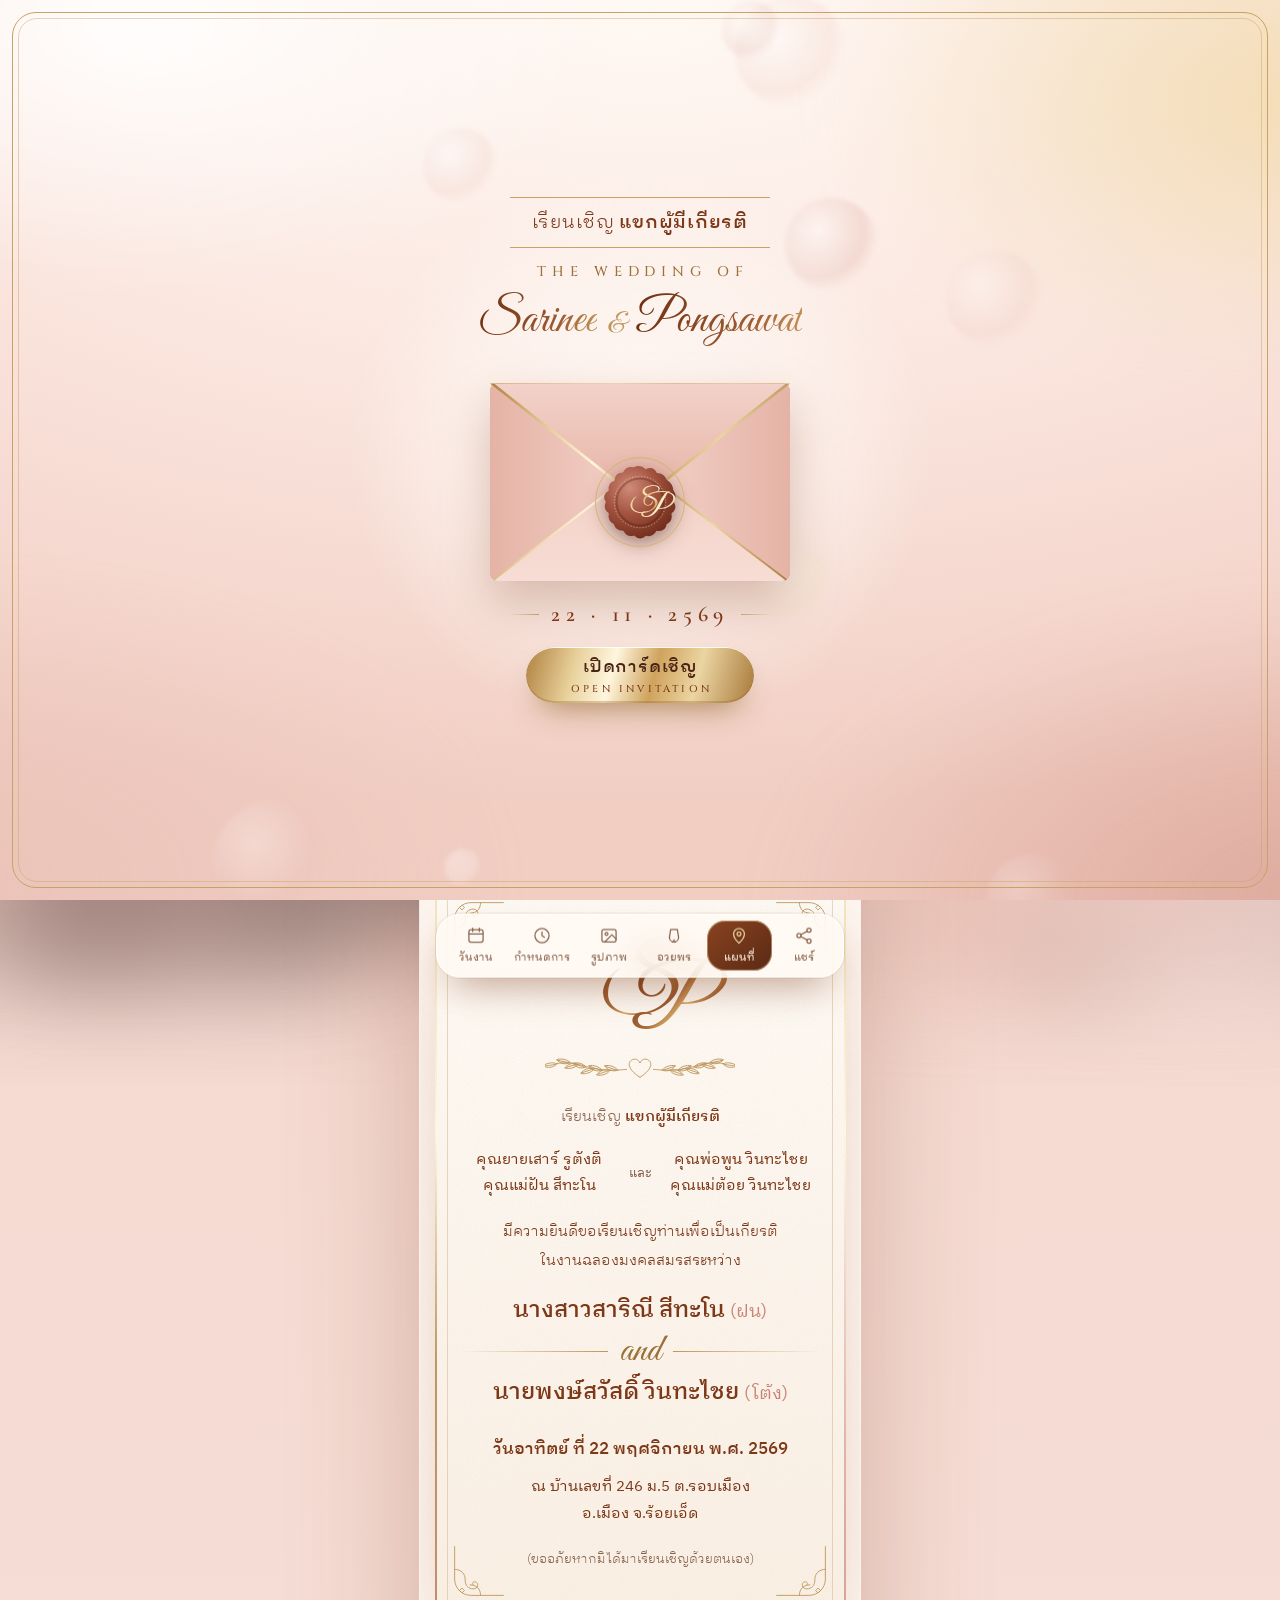
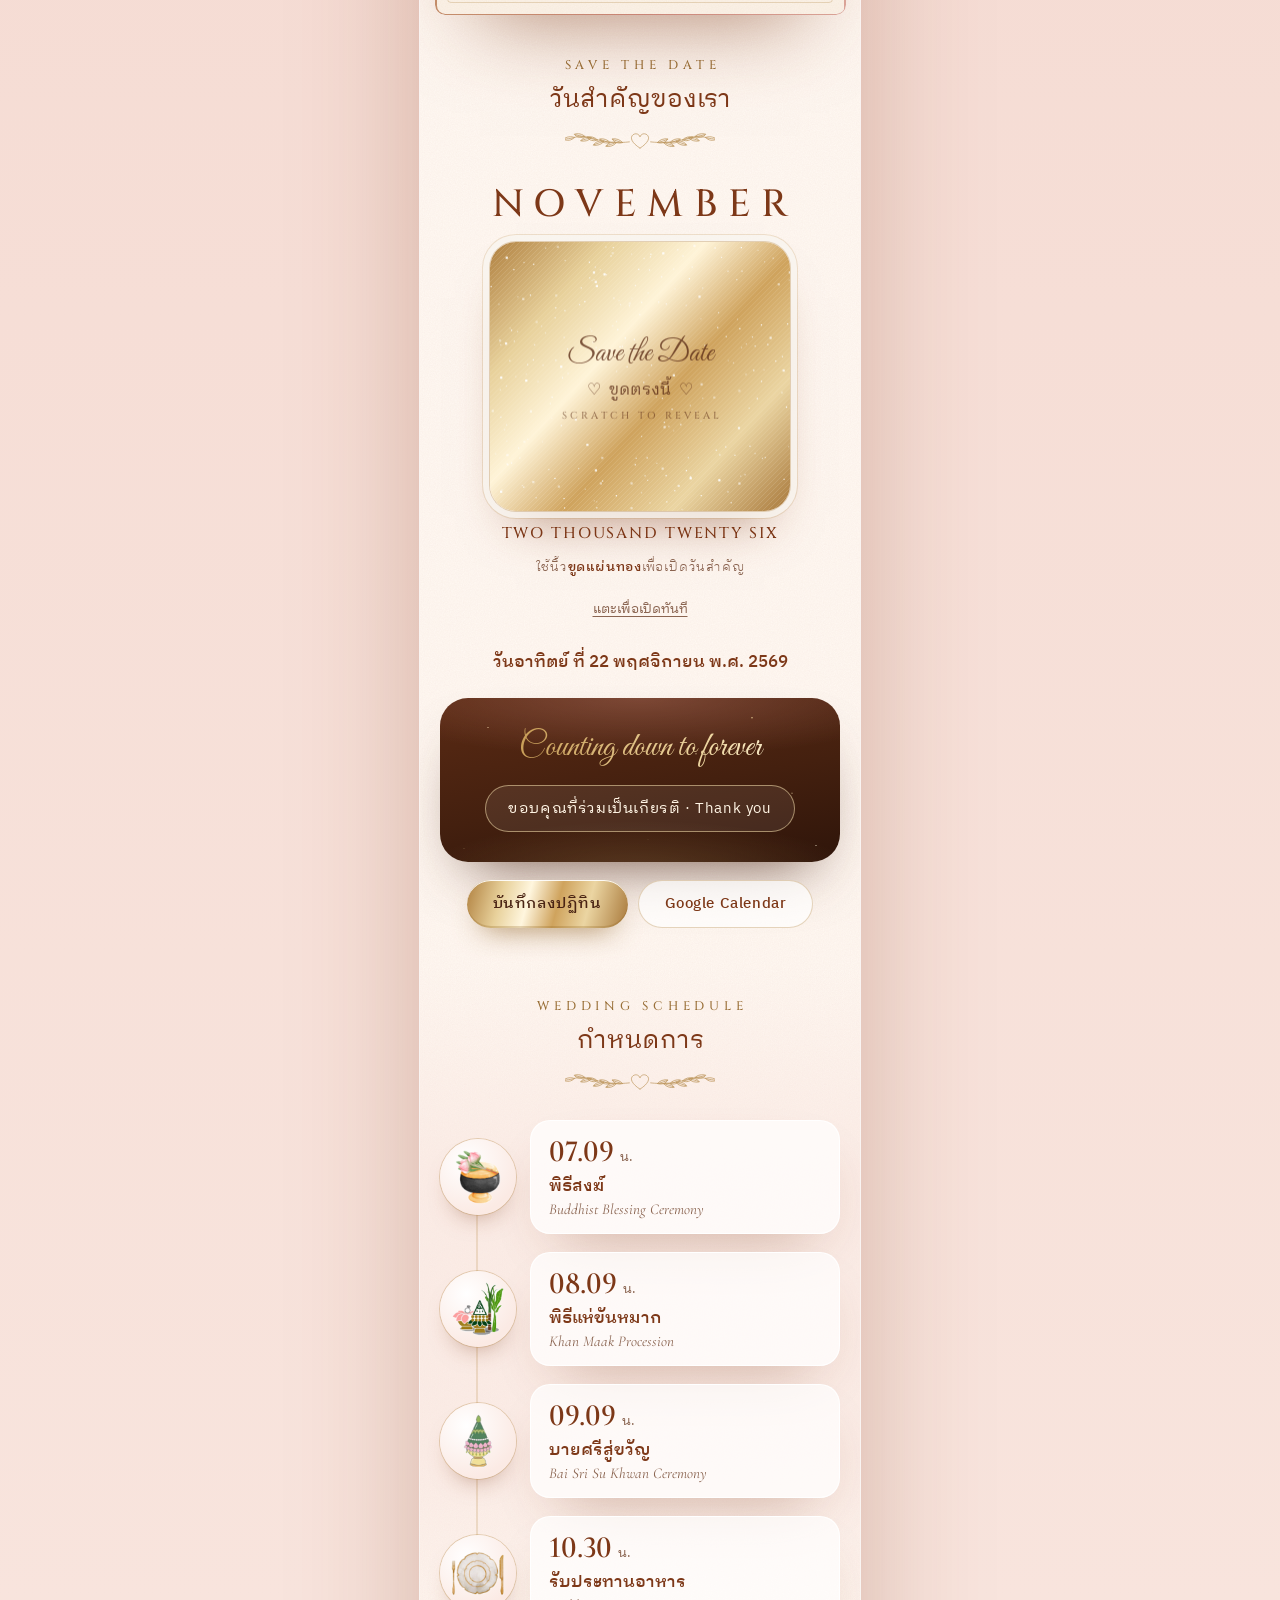
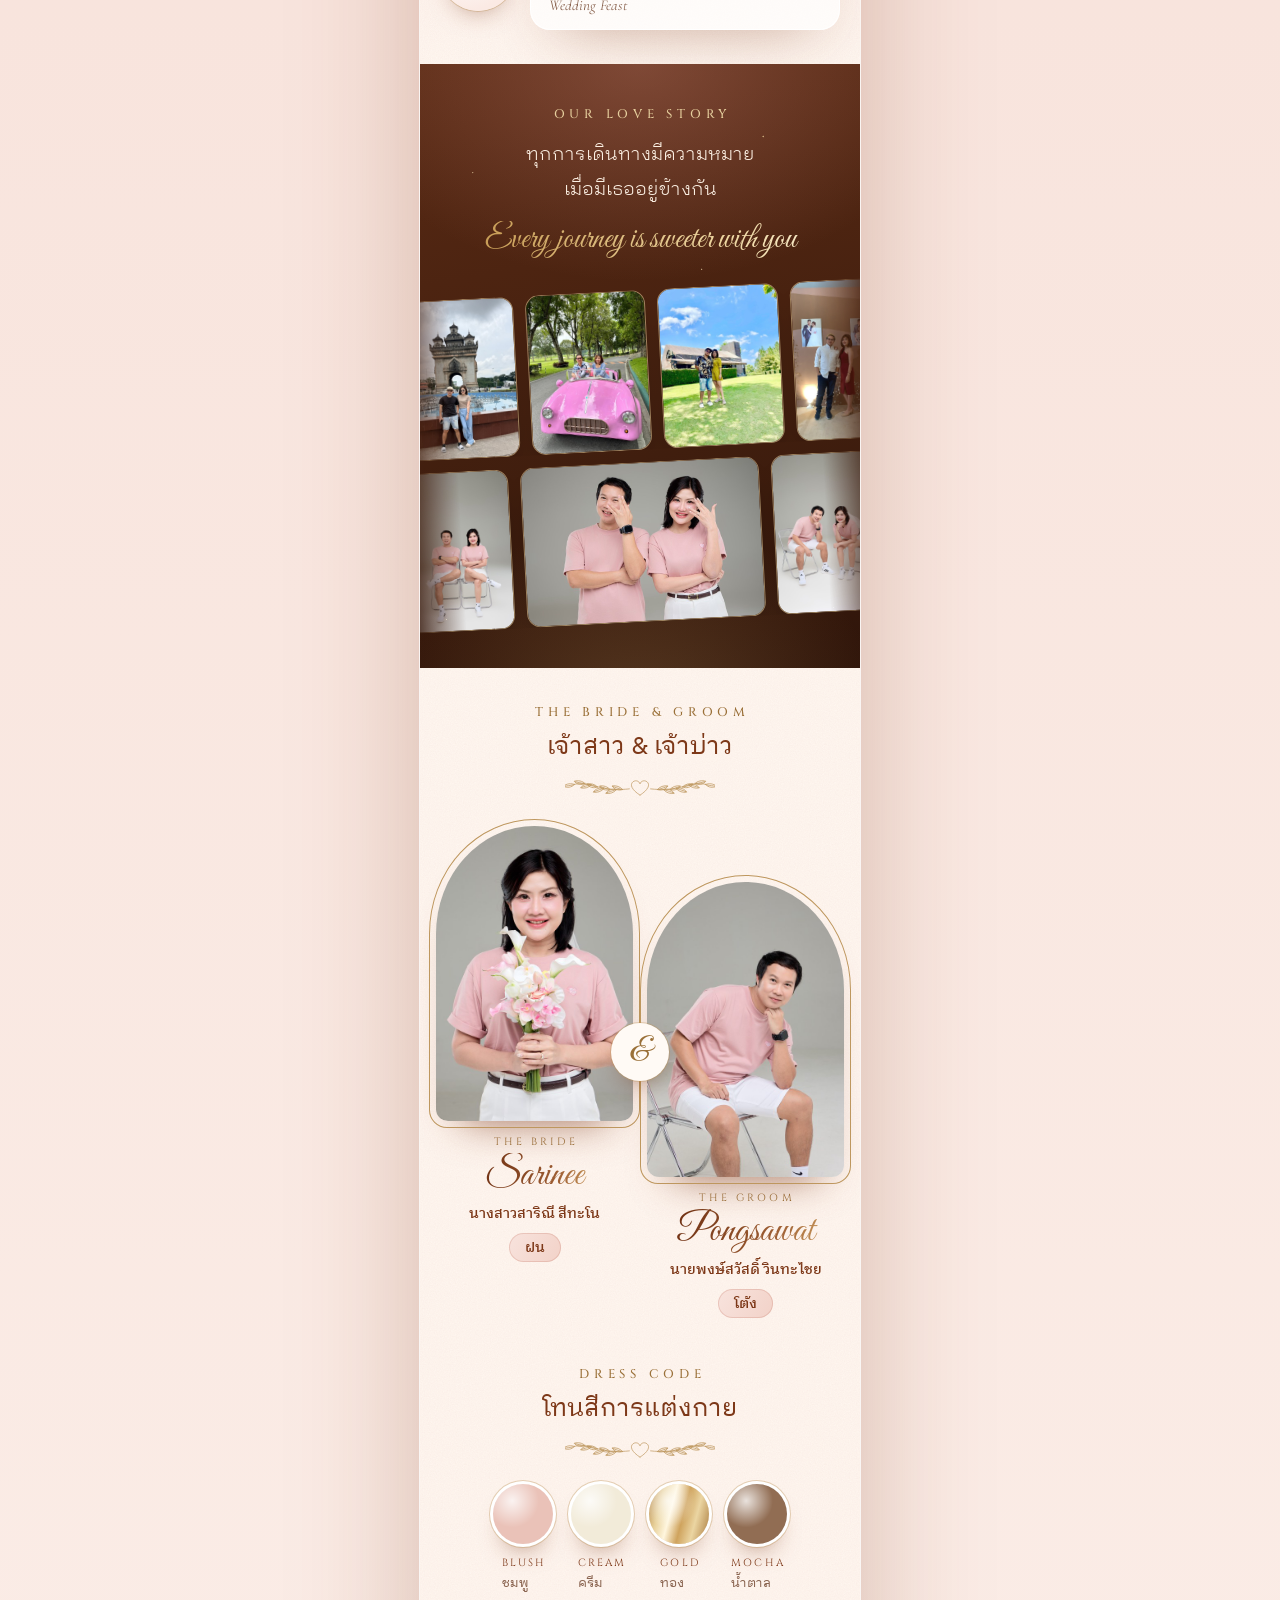
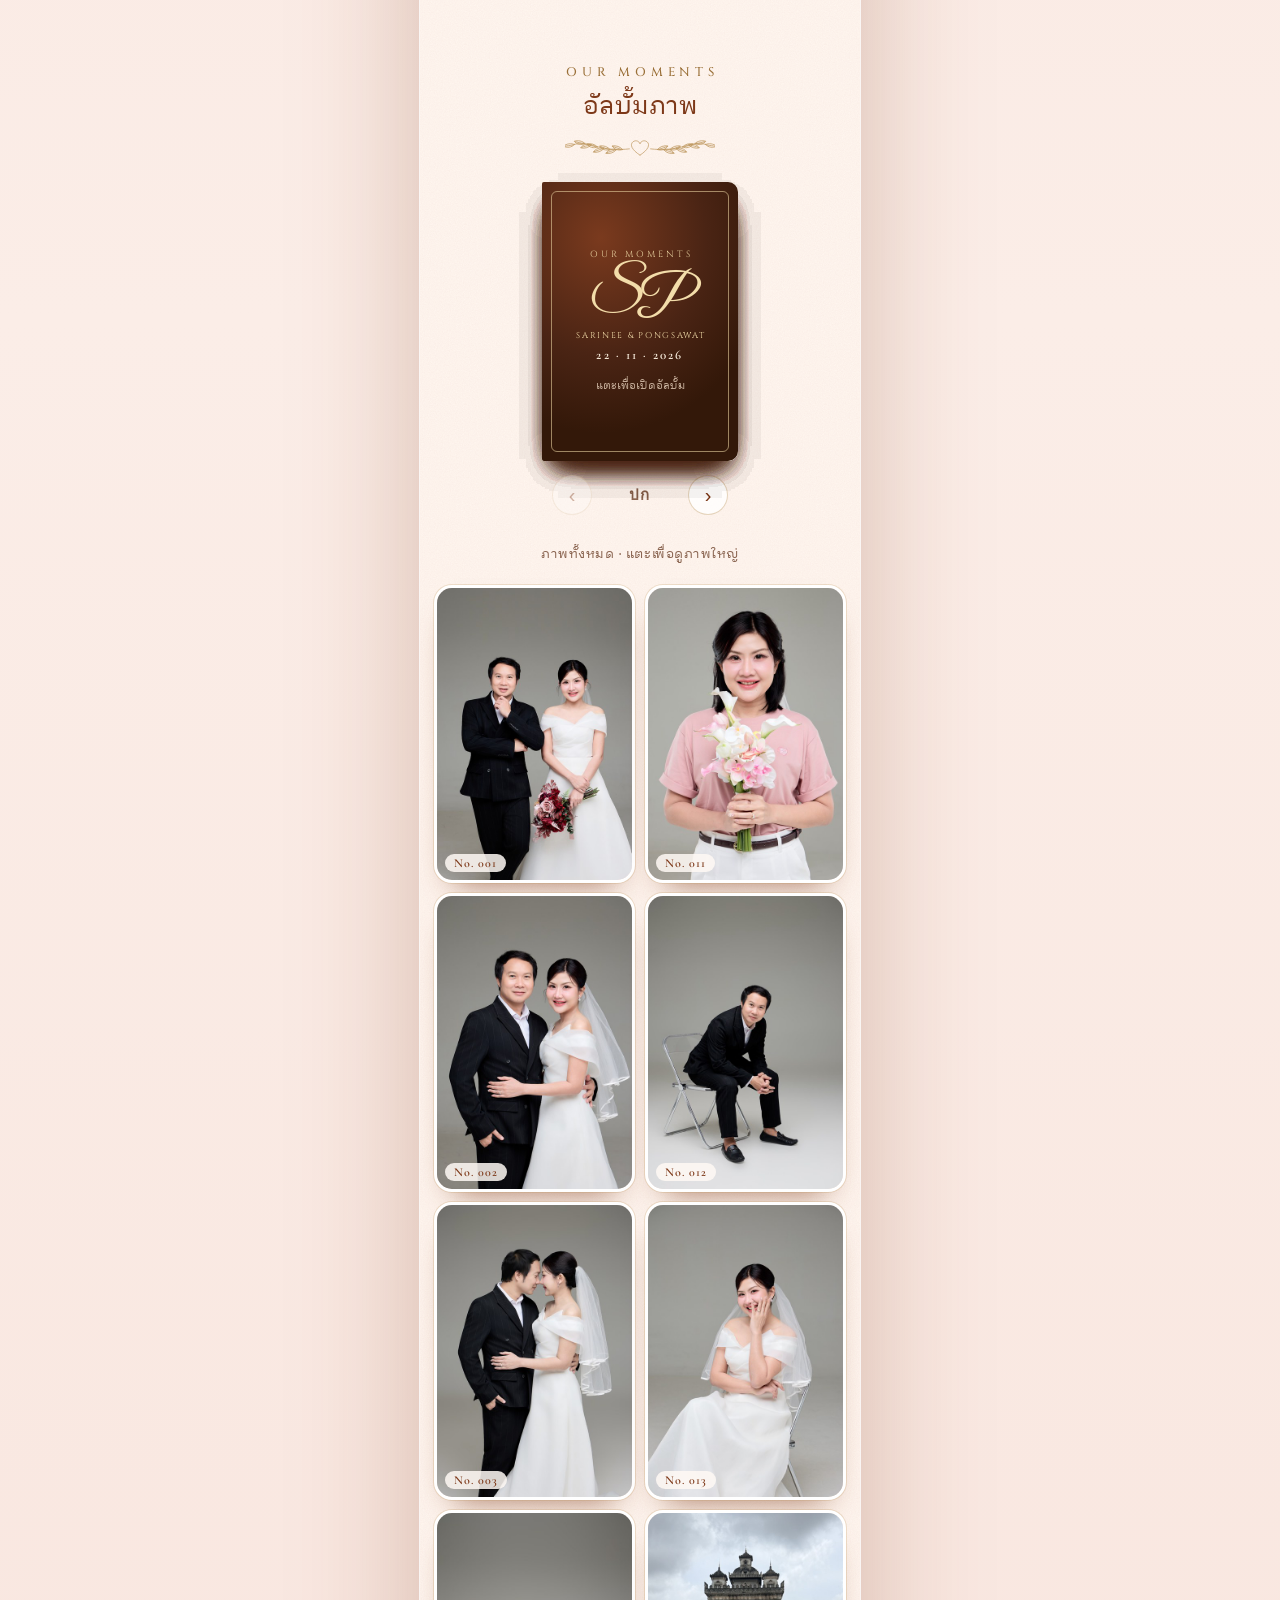
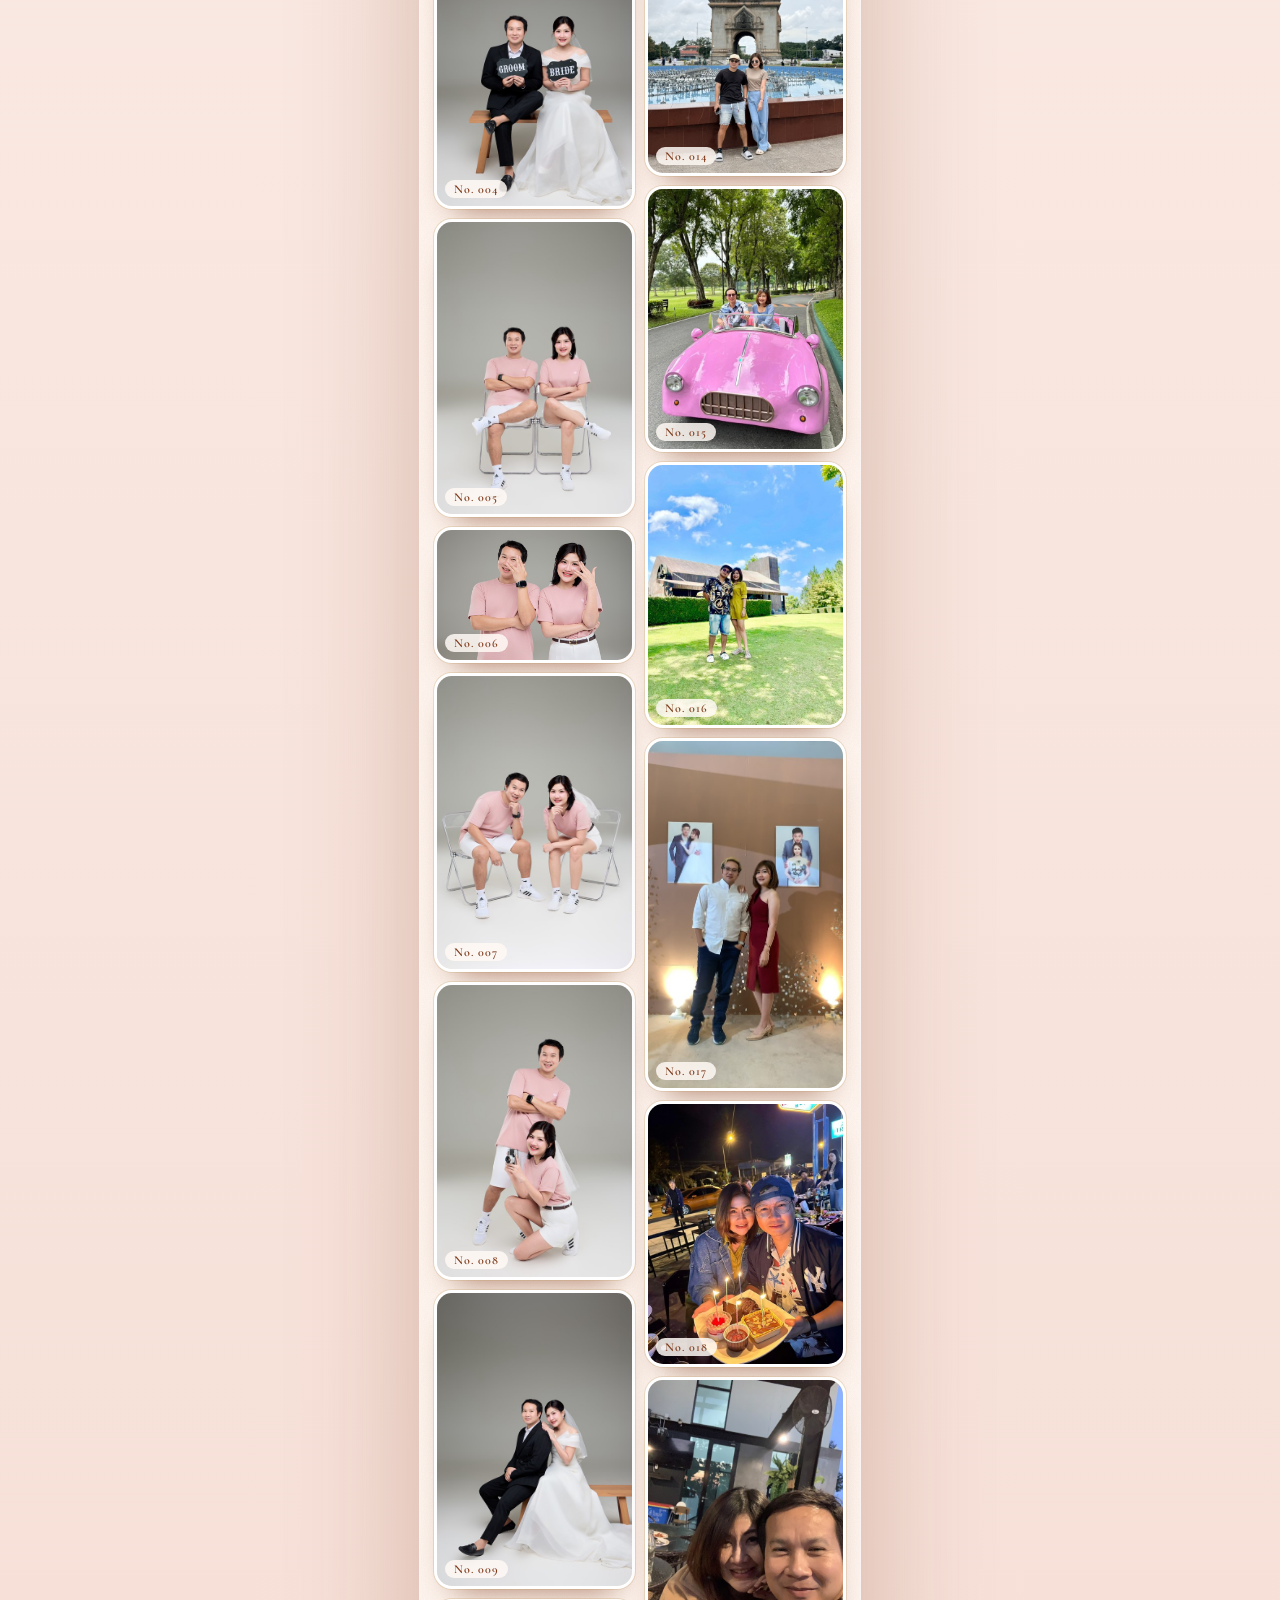
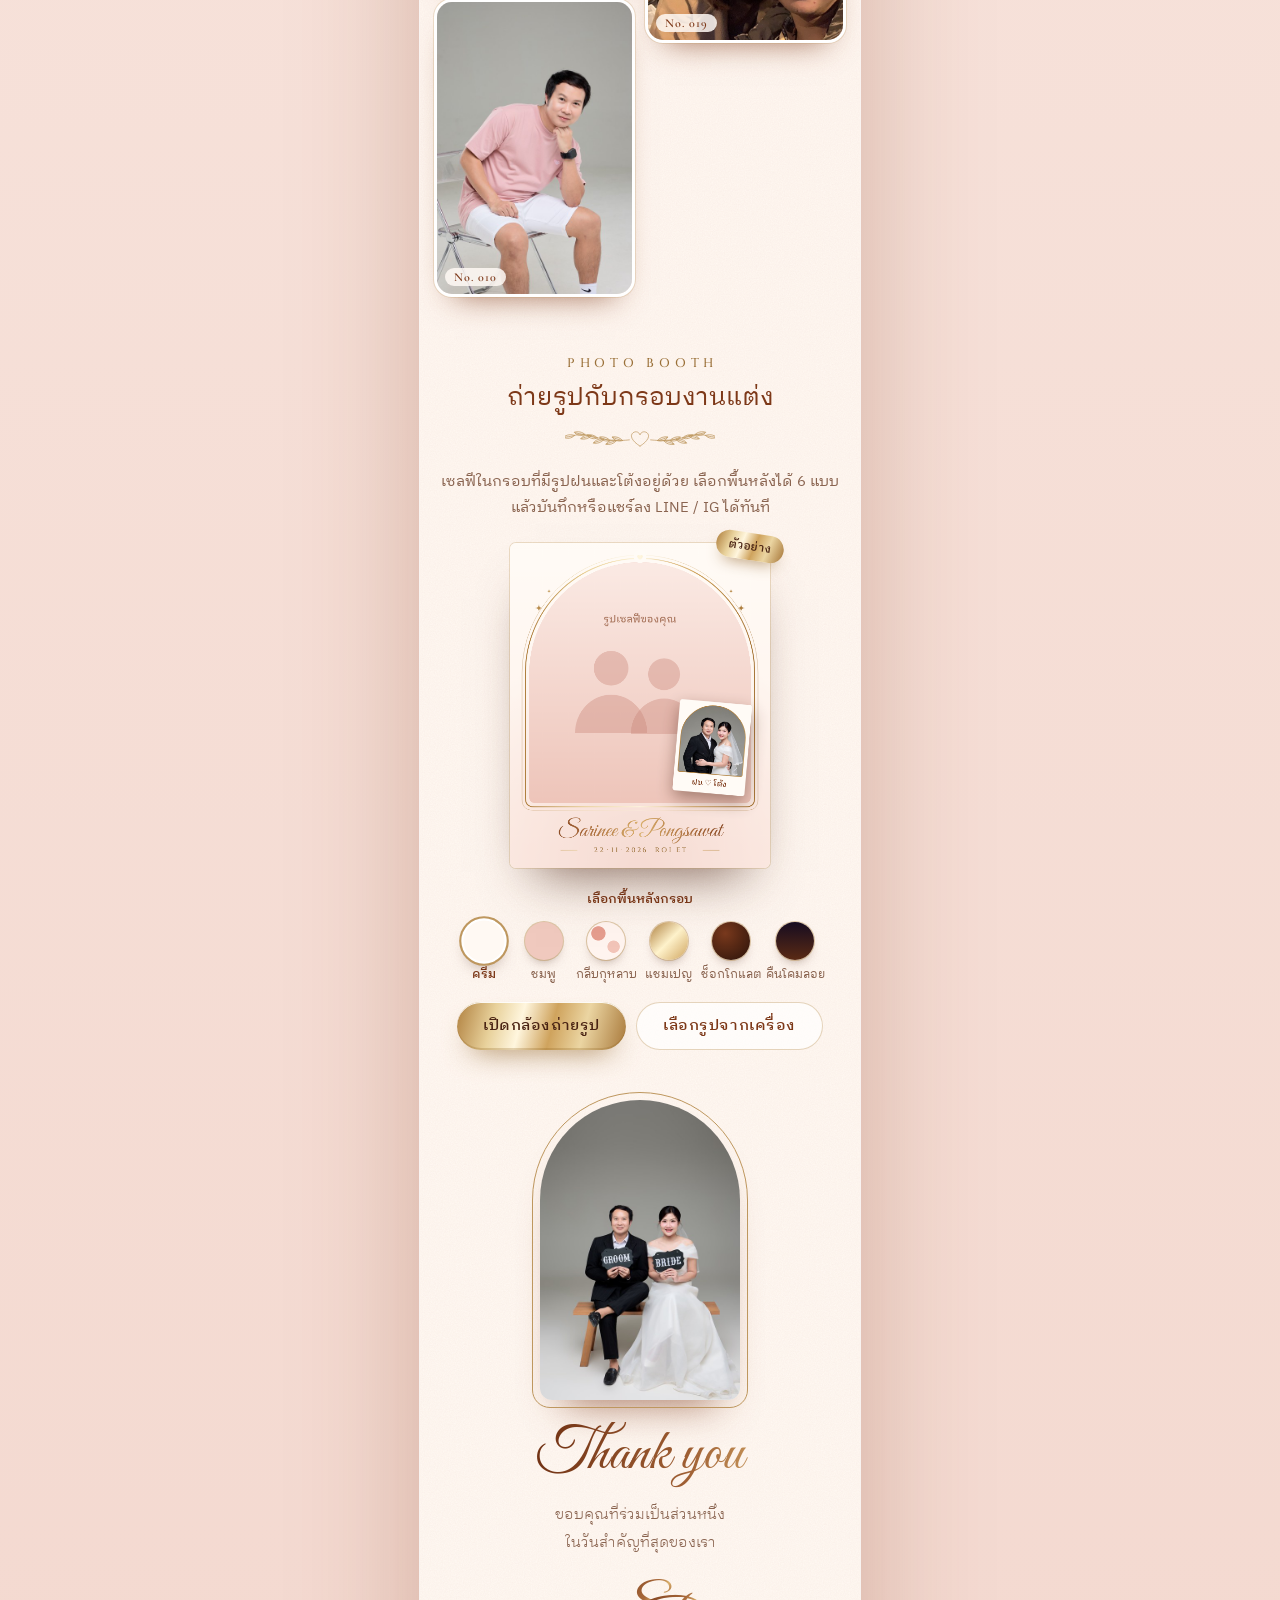
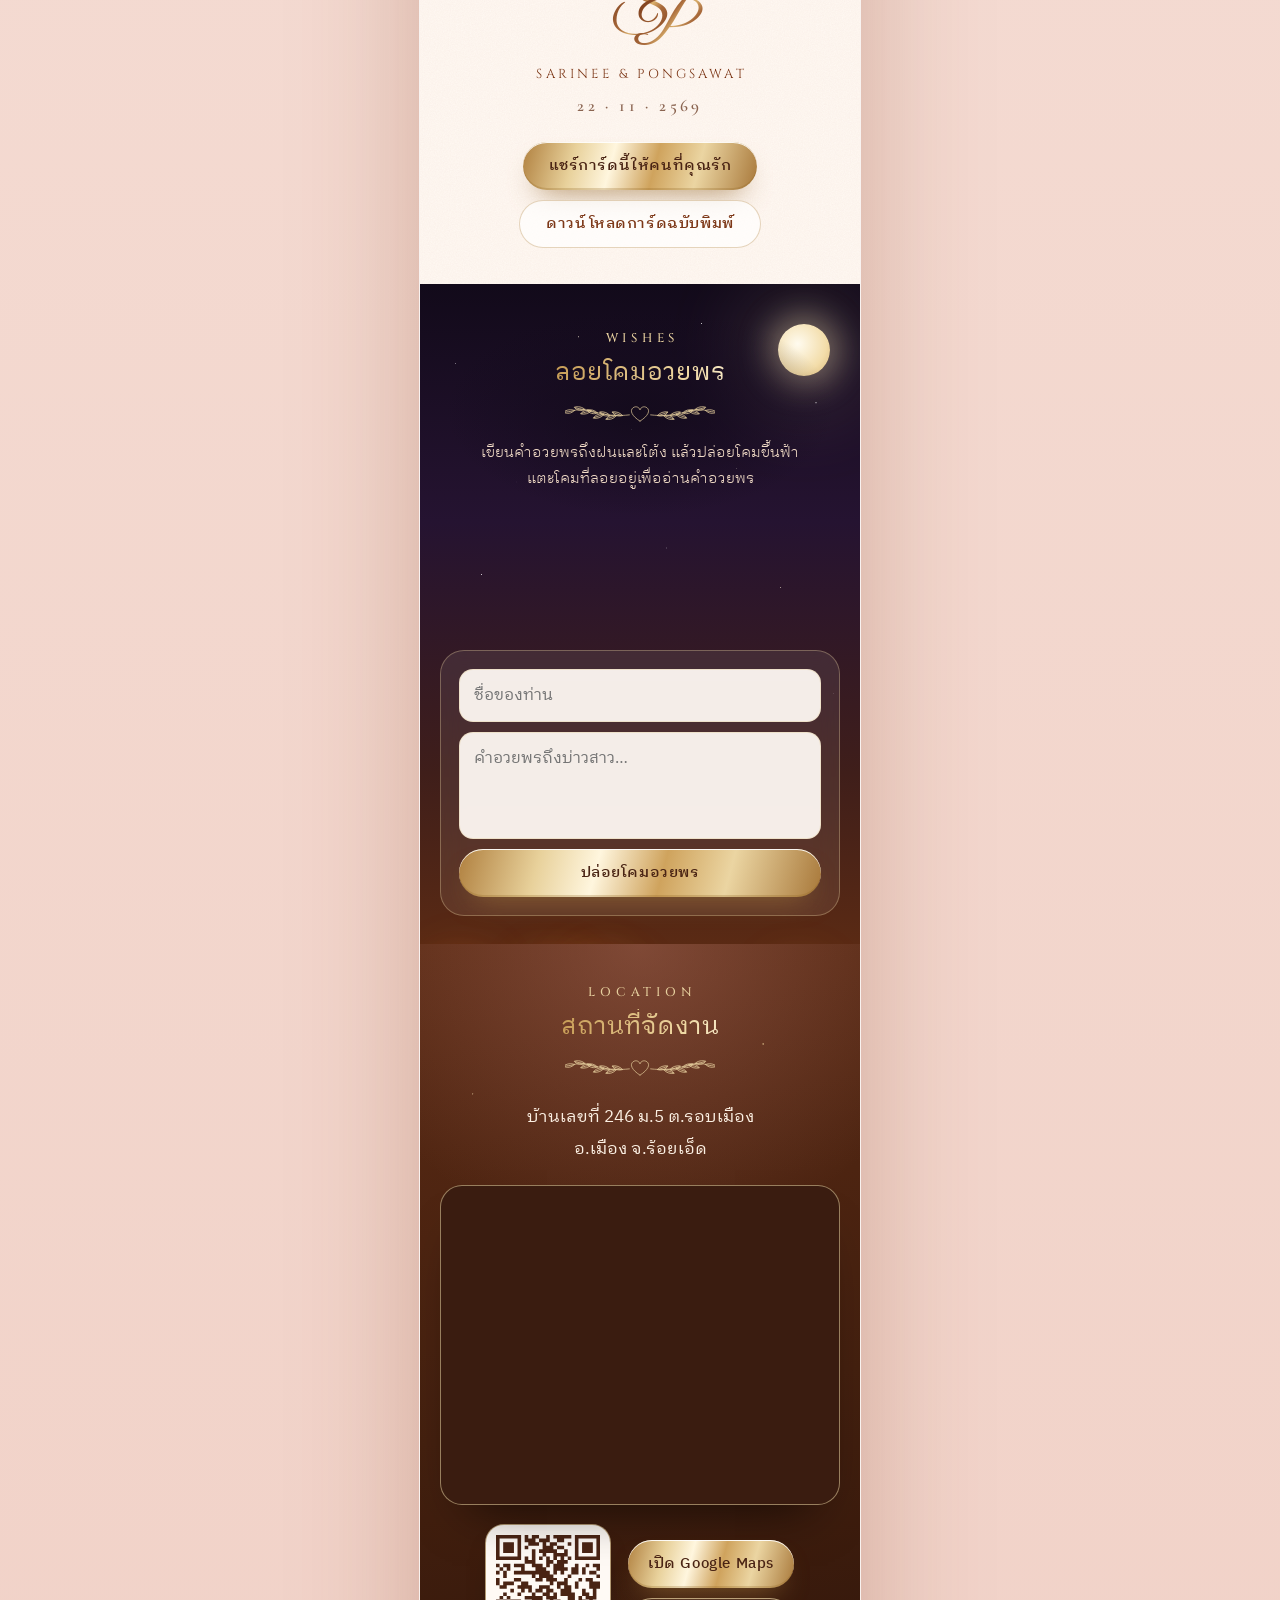
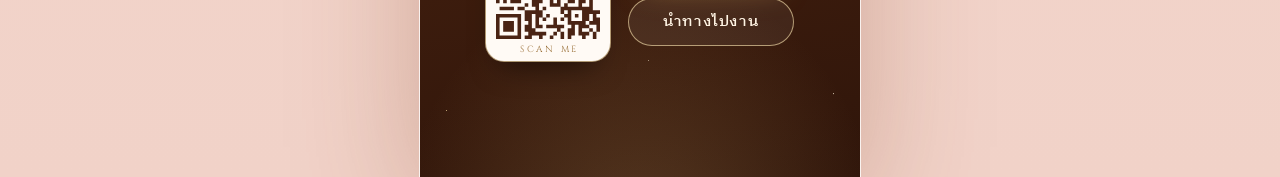
==== commit 984a9fc2: "Add files via upload" ====
--- a/wedding-invitation/index.html
+++ b/wedding-invitation/index.html
@@ -19,23 +19,37 @@
 <link rel="preconnect" href="https://fonts.gstatic.com" crossorigin>
 <link href="https://fonts.googleapis.com/css2?family=Cinzel:wght@400;500;600&family=Cormorant+Garamond:ital,wght@0,400;0,500;0,600;1,400;1,500&family=Great+Vibes&family=IBM+Plex+Sans+Thai+Looped:wght@200;300;400;500;600&display=swap" rel="stylesheet">
 <link rel="preload" as="image" href="assets/couple/002.jpg">
-<link rel="stylesheet" href="css/base.css?v=202610051304">
-<link rel="stylesheet" href="css/intro.css?v=202610051304">
-<link rel="stylesheet" href="css/hero.css?v=202610051304">
-<link rel="stylesheet" href="css/sections.css?v=202610051304">
-<link rel="stylesheet" href="css/gallery.css?v=202610051304">
-<link rel="stylesheet" href="css/effects.css?v=202610051304">
+<link rel="stylesheet" href="css/base.css?v=202610051414">
+<link rel="stylesheet" href="css/intro.css?v=202610051414">
+<link rel="stylesheet" href="css/hero.css?v=202610051414">
+<link rel="stylesheet" href="css/sections.css?v=202610051414">
+<link rel="stylesheet" href="css/gallery.css?v=202610051414">
+<link rel="stylesheet" href="css/effects.css?v=202610051414">
+<link rel="stylesheet" href="css/features.css?v=202610051414">
 </head>
 <body>
 <!-- Shared SVG: gradients + ornaments (laurel with heart, corner flourish) -->
 <svg width="0" height="0" style="position:absolute" aria-hidden="true" focusable="false">
   <defs>
-    <linearGradient id="g-ink" x1="0" y1="0" x2="1" y2="1">
+    <linearGradient id="g-ink" x1="0" y1="0" x2="1" y2="1" spreadMethod="reflect" data-light>
       <stop offset="0" stop-color="#6E2F12"/><stop offset=".42" stop-color="#A8693A"/><stop offset=".52" stop-color="#D9AF6C"/><stop offset=".62" stop-color="#A8693A"/><stop offset="1" stop-color="#6E2F12"/>
     </linearGradient>
     <linearGradient id="g-gold" x1="0" y1="0" x2="1" y2="1">
       <stop offset="0" stop-color="#C79C55"/><stop offset=".4" stop-color="#F6E3B0"/><stop offset=".55" stop-color="#FFF8E6"/><stop offset=".7" stop-color="#D8B06A"/><stop offset="1" stop-color="#B0803F"/>
     </linearGradient>
+    <linearGradient id="g-frame" x1="0" y1="0" x2="1" y2="1" spreadMethod="reflect" data-light>
+      <stop offset="0" stop-color="#8A5A24"/><stop offset=".16" stop-color="#D9B26A"/><stop offset=".3" stop-color="#FFF3CC"/><stop offset=".4" stop-color="#E2BC72"/>
+      <stop offset=".56" stop-color="#9C6B2C"/><stop offset=".7" stop-color="#E8C984"/><stop offset=".84" stop-color="#FFF6DA"/><stop offset="1" stop-color="#A87838"/>
+    </linearGradient>
+    <linearGradient id="g-shine" x1="0" y1="0" x2="1" y2="1">
+      <stop offset="0" stop-color="#FFFFFF" stop-opacity="0"/><stop offset=".44" stop-color="#FFFFFF" stop-opacity="0"/>
+      <stop offset=".5" stop-color="#FFFFFF" stop-opacity=".95"/><stop offset=".56" stop-color="#FFFFFF" stop-opacity="0"/><stop offset="1" stop-color="#FFFFFF" stop-opacity="0"/>
+      <animateTransform attributeName="gradientTransform" type="translate" values="-1.2 -1.2; 1.2 1.2; 1.2 1.2" keyTimes="0; .4; 1" dur="6s" repeatCount="indefinite"/>
+    </linearGradient>
+    <clipPath id="arch-clip" clipPathUnits="objectBoundingBox"><path d="M0 0.5 A0.5 0.5 0 1 1 1 0.5 A0.5 0.5 0 1 1 0 0.5 Z"/></clipPath>
+    <radialGradient id="g-pen">
+      <stop offset="0" stop-color="#FFFFFF"/><stop offset=".25" stop-color="#FFF1C9"/><stop offset=".55" stop-color="#F0CE82" stop-opacity=".55"/><stop offset="1" stop-color="#F0CE82" stop-opacity="0"/>
+    </radialGradient>
     <radialGradient id="g-wax" cx="36%" cy="30%" r="78%">
       <stop offset="0" stop-color="#D08A78"/><stop offset=".5" stop-color="#A0503D"/><stop offset="1" stop-color="#6A2818"/>
     </radialGradient>
@@ -68,6 +82,15 @@
 
 <!-- ===================== Opening screen: envelope with a wax seal ===================== -->
 <div class="intro" id="intro">
+  <!-- faint couple photos drifting behind the envelope (css/intro.css .intro__photos) -->
+  <div class="intro__photos" aria-hidden="true">
+    <img src="assets/couple/002-s.jpg" alt="" decoding="async">
+    <img src="assets/couple/003-s.jpg" alt="" decoding="async">
+    <img src="assets/couple/013-s.jpg" alt="" decoding="async">
+    <img src="assets/couple/009-s.jpg" alt="" decoding="async">
+    <img src="assets/couple/011-s.jpg" alt="" decoding="async">
+    <img src="assets/couple/004-s.jpg" alt="" decoding="async">
+  </div>
   <div class="intro__sky" aria-hidden="true"></div>
   <div class="intro__frame" aria-hidden="true"></div>
   <div class="intro__content">
@@ -99,6 +122,17 @@
     <div class="intro__date">22 · 11 · 2569</div>
     <button class="intro__open" id="intro-open" type="button">เปิดการ์ดเชิญ<small>Open Invitation</small></button>
   </div>
+  <canvas class="intro__dust" id="intro-dust" aria-hidden="true"></canvas>
+  <!-- cinematic trailer (first visit): photos load after the page, see js/intro.js -->
+  <div class="cinema" id="cinema" aria-hidden="true">
+    <div class="cinema__shot cinema__shot--pan-r"><img data-src="assets/couple/003.jpg" alt=""><span class="cinema__cap cinema__cap--script">Two hearts</span></div>
+    <div class="cinema__shot cinema__shot--zoom-in"><img data-src="assets/couple/013.jpg" alt=""><span class="cinema__cap cinema__cap--script">Sarinee</span></div>
+    <div class="cinema__shot cinema__shot--zoom-out"><img data-src="assets/couple/012.jpg" alt=""><span class="cinema__cap cinema__cap--script">Pongsawat</span></div>
+    <div class="cinema__shot cinema__shot--pan-l"><img data-src="assets/couple/009.jpg" alt=""><span class="cinema__cap">One love · 22 · 11 · 2026</span></div>
+    <div class="cinema__title"><small>Save the Date</small><b>Sarinee &amp; Pongsawat</b><span>ฝน ♡ โต้ง</span></div>
+    <i class="cinema__bar cinema__bar--top"></i><i class="cinema__bar cinema__bar--bottom"></i>
+  </div>
+  <button class="intro__skip" id="intro-skip" type="button">ข้าม<span aria-hidden="true"> ›</span></button>
 </div>
 <div class="petals" id="petals" aria-hidden="true"></div>
 
@@ -106,13 +140,23 @@
 <main class="card">
 
   <!-- ===================== Cover: arch portrait ===================== -->
-  <header class="cover" id="cover">
+  <header class="cover" id="cover" data-pause>
     <div class="cover__glow" aria-hidden="true"></div>
+    <div class="cover__sparkles" aria-hidden="true"><i></i><i></i><i></i><i></i><i></i><i></i></div>
     <div class="cover__eyebrow">We're getting married</div>
     <div class="arch">
       <div class="arch__frame">
         <img class="arch__photo" src="assets/couple/002.jpg" width="1044" height="1566" alt="ฝนและโต้ง คู่บ่าวสาว" fetchpriority="high" decoding="async">
       </div>
+      <!-- frame: layered modern oval — gold line offset up-right, light orbiting it, sparkles (css/hero.css .frame-*) -->
+      <svg class="arch__ornament" viewBox="0 0 400 590" aria-hidden="true">
+        <ellipse class="frame-offset frame-draw" pathLength="1" cx="212" cy="291.33" rx="160" ry="213.33"/>
+        <ellipse class="frame-orbit" pathLength="1" cx="212" cy="291.33" rx="160" ry="213.33"/>
+        <g class="frame-sparkles">
+          <path class="frame-sparkle" d="M314.85 115.91 Q316.77 125.99 326.85 127.91 Q316.77 129.83 314.85 139.91 Q312.93 129.83 302.85 127.91 Q312.93 125.99 314.85 115.91 Z"/><path class="frame-sparkle" d="M331.85 103.41 Q332.57 107.19 336.35 107.91 Q332.57 108.63 331.85 112.41 Q331.13 108.63 327.35 107.91 Q331.13 107.19 331.85 103.41 Z"/><circle class="frame-dot" cx="300.85" cy="103.91" r="1.8"/>
+          <path class="frame-sparkle" d="M109.15 447.76 Q110.27 453.64 116.15 454.76 Q110.27 455.88 109.15 461.76 Q108.03 455.88 102.15 454.76 Q108.03 453.64 109.15 447.76 Z"/><circle class="frame-dot" cx="93.15" cy="474.76" r="2.2"/>
+        </g>
+      </svg>
       <svg class="arch__seal" viewBox="0 0 100 100" aria-hidden="true">
         <defs><path id="seal-arc" d="M50 50 m-37 0 a37 37 0 1 1 74 0 a37 37 0 1 1 -74 0"/></defs>
         <circle cx="50" cy="50" r="48"/>
@@ -120,10 +164,12 @@
         <text class="arch__seal-mono" x="50" y="57" text-anchor="middle">S&amp;P</text>
       </svg>
     </div>
+    <!-- names: glyph outlines of Great Vibes, written in gold ink by js/handwriting.js -->
     <h1 class="cover__names">
-      <span class="cover__a foil-text">Sarinee</span>
-      <span class="cover__amp">&amp;</span>
-      <span class="cover__b foil-text">Pongsawat</span>
+      <span class="visually-hidden">Sarinee &amp; Pongsawat</span>
+      <svg class="ink cover__a" viewBox="26 0 2633 1177" width="2633" height="1177" aria-hidden="true"><path d="M413 930Q315 930 234 901Q152 872 102 816Q52 759 47 676Q45 642 58 601Q71 560 94 520Q118 479 150 446Q183 414 220 397Q223 395 230 394Q236 393 239 393Q245 393 245 396Q245 401 230 412Q188 445 161 488Q133 531 119 580Q105 629 105 679Q105 738 130 780Q156 823 199 850Q242 878 297 891Q352 904 412 904Q479 904 544 889Q610 874 664 846Q747 802 796 737Q844 672 844 608Q844 574 830 543Q815 512 783 487Q759 468 724 451Q690 434 652 418Q613 402 576 386Q539 369 511 350Q471 323 452 292Q434 261 434 230Q434 193 456 158Q477 123 514 94Q552 66 599 50Q640 36 688 28Q737 20 784 20Q823 20 858 26Q894 31 921 45Q955 61 973 88Q991 114 991 143Q991 183 955 213Q942 223 926 232Q910 240 888 246Q884 247 879 247Q867 247 867 240Q867 236 874 232Q880 227 893 226Q923 222 938 203Q954 184 954 159Q954 133 936 108Q919 82 883 64Q847 47 791 47Q759 47 720 54Q682 61 637 77Q582 96 546 133Q509 170 509 212Q509 238 526 264Q544 291 583 315Q616 335 658 354Q700 374 743 394Q786 413 821 435Q876 469 900 508Q924 547 924 588Q924 636 896 684Q867 733 821 776Q775 818 720 851Q656 889 576 910Q495 930 413 930Z"/><path d="M1202 841Q1179 841 1162 828Q1144 815 1144 775Q1144 758 1146 743Q1149 728 1153 711Q1144 726 1128 748Q1112 770 1092 791Q1073 812 1052 826Q1032 840 1014 840Q988 840 972 816Q956 793 956 755Q956 714 975 667Q994 620 1027 577Q1060 534 1103 507Q1146 480 1193 480Q1216 480 1237 488Q1258 495 1274 512Q1281 519 1281 528Q1281 534 1276 538Q1271 542 1263 540Q1252 505 1216 505Q1199 505 1177 516Q1150 530 1120 560Q1089 591 1062 630Q1036 668 1019 707Q1002 746 1002 778Q1002 811 1027 811Q1049 811 1072 790Q1096 769 1118 738Q1139 706 1157 675Q1175 644 1185 625Q1200 598 1213 580Q1226 562 1250 562Q1261 562 1272 565Q1283 568 1295 566Q1265 596 1242 637Q1220 678 1208 718Q1196 757 1196 784Q1196 814 1216 814Q1232 814 1250 796Q1269 778 1286 750Q1304 723 1319 694Q1334 666 1343 645Q1348 645 1352 646Q1355 647 1355 654Q1354 658 1352 662Q1349 667 1344 678Q1336 694 1322 721Q1308 748 1289 776Q1270 803 1248 822Q1226 841 1202 841Z"/><path d="M1344 642Q1352 625 1365 588Q1378 550 1392 504Q1406 458 1413 417Q1416 401 1424 394Q1432 386 1441 386Q1454 386 1465 398Q1476 411 1476 434Q1476 462 1460 482Q1443 502 1419 520Q1429 521 1440 522Q1451 522 1464 522Q1511 522 1557 516Q1559 522 1559 525Q1559 538 1552 558Q1544 578 1536 594Q1532 603 1520 626Q1508 650 1494 680Q1480 709 1470 738Q1461 766 1461 786Q1461 812 1481 812Q1500 812 1534 768Q1568 723 1602 645Q1614 645 1614 654Q1603 681 1586 713Q1570 745 1550 774Q1530 802 1507 820Q1484 839 1459 839Q1440 839 1421 824Q1402 808 1402 773Q1402 742 1414 712Q1426 683 1441 657Q1456 631 1468 611Q1480 591 1480 579Q1480 561 1458 553Q1435 545 1399 544Q1381 590 1372 612Q1363 634 1355 654Q1339 654 1344 642Z"/><path d="M1630 838Q1593 838 1578 816Q1563 795 1563 767Q1563 752 1566 736Q1570 721 1575 708L1642 537Q1645 529 1645 523Q1645 513 1640 506Q1635 498 1633 495L1688 493Q1703 492 1710 496Q1716 501 1716 507Q1716 513 1709 529Q1699 553 1682 589Q1665 625 1648 663Q1632 701 1620 734Q1609 767 1609 785Q1609 798 1616 807Q1622 816 1638 816Q1659 816 1680 800Q1700 783 1718 757Q1736 731 1752 701Q1767 671 1778 645Q1790 645 1790 654Q1780 679 1764 711Q1748 743 1728 772Q1707 800 1682 819Q1658 838 1630 838ZM1719 431Q1706 431 1696 421Q1687 411 1687 397Q1687 380 1701 366Q1715 353 1732 353Q1746 353 1756 362Q1766 371 1766 385Q1766 403 1752 417Q1738 431 1719 431Z"/><path d="M1682 846Q1718 773 1751 702Q1784 630 1819 565Q1839 529 1853 514Q1867 500 1890 500Q1898 500 1907 502Q1916 505 1925 505Q1931 505 1934 504Q1920 512 1898 544Q1875 575 1852 616Q1829 657 1811 693Q1830 670 1851 647Q1872 624 1897 603Q1921 582 1954 560Q1988 537 2020 522Q2052 507 2071 507Q2078 507 2081 508Q2081 508 2070 528Q2059 547 2042 578Q2026 610 2009 646Q1992 681 1978 714Q1965 746 1961 768Q1958 781 1958 792Q1958 808 1964 813Q1970 818 1977 818Q1996 818 2016 801Q2036 784 2054 758Q2073 731 2089 701Q2105 671 2116 645Q2128 645 2128 654Q2117 681 2100 714Q2084 746 2064 775Q2043 804 2018 823Q1993 842 1964 842Q1944 842 1922 828Q1901 814 1901 776Q1901 765 1903 752Q1905 740 1910 725Q1918 705 1929 682Q1940 659 1965 619Q1972 608 1974 602Q1975 596 1975 592Q1975 580 1964 580Q1955 580 1938 590Q1920 600 1894 625Q1869 649 1834 693Q1800 737 1755 823Q1748 836 1740 837Q1731 838 1716 839Q1706 840 1697 840Q1688 841 1682 846Z"/><path d="M2188 842Q2151 842 2122 818Q2092 794 2092 745Q2092 704 2110 658Q2129 612 2160 572Q2190 531 2228 506Q2265 480 2303 480Q2322 480 2340 491Q2358 502 2358 529Q2358 554 2339 584Q2320 614 2285 640Q2270 651 2247 661Q2224 671 2201 678Q2178 684 2163 684Q2158 696 2154 716Q2149 736 2149 757Q2149 782 2159 802Q2169 822 2196 822Q2229 822 2258 803Q2286 784 2308 755Q2331 726 2347 696Q2363 666 2372 645Q2384 645 2384 654Q2371 682 2354 715Q2338 748 2316 776Q2293 805 2262 824Q2230 842 2188 842ZM2170 666Q2184 666 2217 656Q2250 645 2277 622Q2303 599 2317 572Q2331 544 2331 525Q2331 503 2315 503Q2303 503 2282 519Q2261 535 2230 573Q2211 597 2194 625Q2177 653 2170 666Z"/><path d="M2444 842Q2407 842 2378 818Q2348 794 2348 745Q2348 704 2366 658Q2385 612 2416 572Q2446 531 2484 506Q2521 480 2559 480Q2578 480 2596 491Q2614 502 2614 529Q2614 554 2595 584Q2576 614 2541 640Q2526 651 2503 661Q2480 671 2457 678Q2434 684 2419 684Q2414 696 2410 716Q2405 736 2405 757Q2405 782 2415 802Q2425 822 2452 822Q2485 822 2514 803Q2542 784 2564 755Q2587 726 2603 696Q2619 666 2628 645Q2640 645 2640 654Q2627 682 2610 715Q2594 748 2572 776Q2549 805 2518 824Q2486 842 2444 842ZM2426 666Q2440 666 2473 656Q2506 645 2533 622Q2559 599 2573 572Q2587 544 2587 525Q2587 503 2571 503Q2559 503 2538 519Q2517 535 2486 573Q2467 597 2450 625Q2433 653 2426 666Z"/><circle class="ink__pen" r="70" cx="0" cy="0"/></svg>
+      <svg class="ink cover__amp" viewBox="-9 0 778 1177" width="778" height="1177" aria-hidden="true"><path d="M263 883Q178 883 122 856Q66 830 38 786Q11 743 11 694Q11 639 44 584Q77 530 142 490Q208 451 303 441Q289 422 282 398Q275 373 275 351Q276 298 305 258Q334 217 380 189Q425 161 477 146Q529 132 575 132Q603 132 632 140Q661 147 681 166Q701 185 701 220Q701 249 683 272Q665 295 639 295Q620 295 606 281Q592 267 592 249Q592 228 606 214Q619 201 639 201Q648 201 660 207Q671 213 674 219Q675 215 675 208Q675 181 653 170Q631 159 606 159Q566 159 513 178Q460 198 410 242Q392 258 373 284Q354 310 341 340Q328 369 328 399Q328 422 336 439Q351 439 370 438Q390 436 411 436Q437 436 452 447Q467 458 467 472Q467 482 455 491Q443 500 417 500Q384 500 358 486Q331 471 316 456Q250 465 204 505Q158 545 134 600Q110 654 110 708Q110 751 126 788Q143 825 177 848Q211 870 263 870Q317 870 362 850Q406 831 438 800Q470 769 488 734Q505 700 505 670Q505 644 486 626Q468 609 438 600Q408 592 374 592Q339 592 304 602Q270 611 246 630Q222 650 217 680Q217 682 216 684Q216 687 216 689Q216 711 232 732Q249 754 284 772Q293 776 293 787Q293 798 283 793Q228 764 202 730Q177 695 177 664Q177 619 226 586Q274 554 364 554H541Q557 554 588 547Q620 540 653 526Q686 513 710 494Q733 476 733 452Q733 439 724 424Q722 421 722 417Q722 411 727 411Q731 411 734 416Q749 438 749 461Q749 488 730 511Q710 534 677 552Q644 569 604 578Q563 587 521 586Q540 602 549 622Q558 642 558 664Q558 701 536 740Q514 778 474 810Q434 843 380 863Q327 883 263 883ZM417 483Q450 483 450 470Q450 465 442 460Q433 454 419 453Q413 452 399 452Q385 452 370 452Q354 452 344 452Q369 483 417 483Z"/><circle class="ink__pen" r="70" cx="0" cy="0"/></svg>
+      <svg class="ink cover__b" viewBox="-16 0 3719 1177" width="3719" height="1177" aria-hidden="true"><path d="M169 877Q147 877 126 874Q63 866 34 837Q4 808 4 774Q4 737 38 707Q71 677 132 677Q151 677 172 680Q194 684 218 692Q230 696 230 703Q230 707 224 707Q218 707 214 705Q198 699 184 696Q169 694 156 694Q113 694 90 718Q68 743 68 772Q68 800 91 823Q114 846 164 846Q227 846 280 817Q334 788 382 741Q433 691 475 620Q517 550 558 470Q600 389 649 307Q698 225 762 153Q775 139 788 124Q802 108 815 97Q781 92 745 90Q709 87 674 87Q622 87 576 92Q529 96 483 104Q436 113 378 132Q320 151 266 182Q211 212 172 255Q134 298 125 354Q124 359 124 364Q123 370 123 375Q123 421 154 451Q186 481 228 481Q259 481 288 464Q317 448 340 420Q363 393 374 360Q375 350 382 350Q388 350 388 361Q387 405 362 437Q338 469 301 486Q264 502 226 502Q187 502 152 486Q117 469 95 436Q73 404 73 356Q73 300 100 257Q128 214 174 182Q220 149 274 126Q328 104 382 90Q436 77 480 70Q525 63 574 59Q622 55 672 55Q715 55 758 59Q801 63 842 71Q859 58 877 48Q895 38 917 30Q931 24 938 24Q944 24 944 28Q944 35 928 45Q920 49 908 59Q896 69 882 82Q947 98 999 130Q1056 164 1080 202Q1105 240 1105 280Q1105 326 1077 372Q1049 417 1004 456Q959 495 905 524Q851 552 798 565Q747 578 695 584Q643 590 602 590Q595 590 588 590Q580 590 573 589Q539 637 503 682Q467 728 422 771Q367 823 302 850Q237 877 169 877ZM587 567Q625 568 672 561Q719 554 766 540Q844 516 906 471Q969 426 1006 371Q1042 316 1042 263Q1042 231 1026 202Q1011 173 976 150Q953 135 924 124Q895 113 863 106Q812 178 768 256Q723 334 680 413Q636 492 587 567Z"/><path d="M973 838Q932 838 912 808Q893 779 893 737Q893 698 908 656Q924 610 952 572Q981 534 1016 510Q1050 487 1084 487Q1125 487 1144 515Q1164 543 1164 586Q1164 616 1154 649Q1144 682 1127 714Q1140 727 1164 727Q1192 727 1212 709Q1232 691 1251 645Q1263 645 1263 654Q1244 700 1220 722Q1195 743 1157 742Q1134 742 1119 729Q1091 775 1052 806Q1014 838 973 838ZM987 816Q1010 816 1033 796Q1056 777 1075 752Q1094 727 1102 709Q1086 680 1084 666Q1081 651 1081 644Q1081 625 1091 615Q1101 605 1111 605Q1125 605 1135 617Q1137 606 1138 596Q1139 587 1139 578Q1139 552 1130 536Q1120 519 1100 519Q1079 519 1056 537Q1033 555 1012 585Q992 615 977 652Q964 683 957 710Q950 738 950 761Q950 786 959 801Q968 816 987 816Z"/><path d="M1155 846Q1191 773 1224 702Q1257 630 1292 565Q1312 529 1326 514Q1340 500 1363 500Q1371 500 1380 502Q1389 505 1398 505Q1404 505 1407 504Q1393 512 1370 544Q1348 575 1325 616Q1302 657 1284 693Q1303 670 1324 647Q1345 624 1370 603Q1394 582 1428 560Q1461 537 1493 522Q1525 507 1544 507Q1551 507 1554 508Q1554 508 1543 528Q1532 547 1516 578Q1499 610 1482 646Q1465 681 1452 714Q1438 746 1434 768Q1431 781 1431 792Q1431 808 1437 813Q1443 818 1450 818Q1469 818 1489 801Q1509 784 1528 758Q1546 731 1562 701Q1578 671 1589 645Q1601 645 1601 654Q1590 681 1574 714Q1557 746 1536 775Q1516 804 1491 823Q1466 842 1437 842Q1417 842 1396 828Q1374 814 1374 776Q1374 765 1376 752Q1378 740 1383 725Q1391 705 1402 682Q1413 659 1438 619Q1445 608 1446 602Q1448 596 1448 592Q1448 580 1437 580Q1428 580 1410 590Q1393 600 1367 625Q1342 649 1308 693Q1273 737 1228 823Q1221 836 1212 837Q1204 838 1189 839Q1179 840 1170 840Q1161 841 1155 846Z"/><path d="M1520 1157Q1425 1157 1425 1079Q1425 1042 1451 1013Q1477 984 1513 963Q1563 933 1611 915Q1659 897 1703 884Q1747 870 1785 854Q1794 828 1800 796Q1806 765 1809 735Q1812 705 1812 683Q1812 660 1809 653Q1798 674 1780 705Q1761 736 1736 766Q1712 797 1685 817Q1658 837 1630 837Q1620 837 1611 834Q1583 822 1570 800Q1558 778 1558 750Q1558 705 1584 653Q1610 601 1646 558Q1675 523 1714 502Q1753 481 1793 481Q1839 481 1879 512Q1894 524 1894 538Q1894 553 1882 553Q1872 553 1868 540Q1854 503 1823 503Q1798 503 1766 524Q1734 546 1706 578Q1682 605 1660 640Q1637 675 1622 709Q1608 743 1608 768Q1608 785 1616 797Q1624 809 1641 809Q1664 809 1690 787Q1715 765 1738 733Q1762 701 1780 668Q1797 635 1804 613Q1811 590 1823 584Q1835 579 1847 579Q1859 579 1867 573Q1871 595 1872 618Q1874 640 1874 663Q1874 709 1868 747Q1863 785 1850 828Q1886 806 1912 772Q1939 739 1956 704Q1974 670 1985 645Q1997 645 1997 654Q1984 681 1964 720Q1945 759 1916 796Q1886 832 1842 852Q1825 900 1794 953Q1762 1006 1719 1052Q1676 1099 1625 1128Q1574 1157 1520 1157ZM1496 1137Q1518 1137 1542 1128Q1567 1118 1589 1105Q1611 1092 1623 1083Q1646 1065 1670 1038Q1694 1011 1712 986Q1729 962 1747 936Q1765 909 1776 883L1735 896Q1702 906 1662 920Q1623 935 1584 953Q1545 971 1513 992Q1485 1011 1466 1042Q1448 1073 1448 1096Q1448 1113 1460 1125Q1471 1137 1496 1137Z"/><path d="M2006 842Q1965 842 1940 816Q1914 791 1914 763Q1914 740 1926 720Q1937 701 1956 701L1957 699Q1979 659 2000 618Q2020 576 2045 529Q2066 490 2090 465Q2115 440 2148 440Q2156 440 2170 444Q2184 447 2184 458Q2184 466 2175 466Q2168 466 2160 462Q2151 458 2146 458Q2127 458 2114 480Q2101 502 2101 527Q2101 554 2110 576Q2119 597 2131 617Q2143 637 2152 658Q2161 678 2161 702Q2161 750 2142 780Q2124 809 2094 824H2095Q2148 824 2182 774Q2217 725 2251 645Q2263 645 2263 654Q2244 699 2221 742Q2198 785 2167 813Q2136 841 2091 841Q2072 841 2056 837Q2033 842 2006 842ZM1991 736Q1991 760 2002 782Q2013 804 2042 815Q2068 800 2082 768Q2097 737 2097 703Q2097 675 2091 646Q2085 617 2078 589Q2072 561 2072 539Q2072 532 2072 526Q2073 521 2074 516Q2056 543 2038 579Q2019 615 2002 648Q1985 681 1971 702Q1991 705 1991 736ZM1958 786Q1958 802 1969 814Q1980 826 2002 826Q2012 826 2021 824Q2000 811 1988 791Q1975 771 1975 745Q1966 755 1962 766Q1958 776 1958 786Z"/><path d="M2469 841Q2446 841 2428 828Q2411 815 2411 775Q2411 758 2414 743Q2416 728 2420 711Q2411 726 2395 748Q2379 770 2360 791Q2340 812 2320 826Q2299 840 2281 840Q2255 840 2239 816Q2223 793 2223 755Q2223 714 2242 667Q2261 620 2294 577Q2327 534 2370 507Q2413 480 2460 480Q2483 480 2504 488Q2525 495 2541 512Q2548 519 2548 528Q2548 534 2543 538Q2538 542 2530 540Q2519 505 2483 505Q2466 505 2444 516Q2417 530 2386 560Q2356 591 2330 630Q2303 668 2286 707Q2269 746 2269 778Q2269 811 2294 811Q2316 811 2340 790Q2363 769 2384 738Q2406 706 2424 675Q2442 644 2452 625Q2467 598 2480 580Q2493 562 2517 562Q2528 562 2539 565Q2550 568 2562 566Q2532 596 2510 637Q2487 678 2475 718Q2463 757 2463 784Q2463 814 2483 814Q2499 814 2518 796Q2536 778 2554 750Q2571 723 2586 694Q2601 666 2610 645Q2615 645 2618 646Q2622 647 2622 654Q2621 658 2618 662Q2616 667 2611 678Q2603 694 2589 721Q2575 748 2556 776Q2537 803 2515 822Q2493 841 2469 841Z"/><path d="M2830 840Q2824 840 2820 840Q2815 839 2808 838Q2783 833 2774 810Q2764 788 2764 762Q2764 746 2766 730Q2769 715 2773 703Q2764 719 2750 742Q2736 764 2718 786Q2700 808 2680 823Q2660 838 2639 838Q2618 838 2600 826Q2582 814 2577 792Q2576 787 2576 782Q2575 778 2575 774Q2575 748 2589 721Q2603 694 2622 654Q2617 654 2614 653Q2610 652 2610 645Q2633 593 2650 560Q2666 528 2674 514Q2687 492 2715 492H2777Q2760 505 2746 520Q2733 536 2713 577Q2713 577 2706 591Q2699 605 2688 626Q2678 647 2668 669Q2657 691 2650 707Q2640 729 2635 748Q2630 767 2630 781Q2630 816 2653 816Q2669 816 2689 796Q2712 774 2736 734Q2761 695 2784 651Q2807 607 2825 570Q2843 532 2852 514Q2857 503 2866 498Q2874 492 2890 492H2951Q2945 498 2934 505Q2922 512 2911 530Q2897 554 2886 574Q2875 595 2856 636Q2852 645 2840 671Q2829 697 2819 728Q2809 759 2809 784Q2809 800 2816 810Q2823 820 2839 820Q2867 820 2892 797Q2918 774 2938 741Q2959 708 2972 677Q2971 669 2970 654Q2968 638 2968 627Q2968 562 2988 516Q3009 471 3043 471Q3062 471 3062 488Q3062 491 3056 512Q3049 532 3038 562Q3028 592 3015 625Q3002 658 2989 687Q2992 704 3003 715Q3014 726 3031 726Q3051 726 3068 708Q3086 689 3105 645Q3117 645 3117 654Q3101 694 3078 718Q3056 742 3028 742Q2994 742 2979 707Q2952 761 2914 800Q2877 840 2830 840Z"/><path d="M3322 841Q3299 841 3282 828Q3264 815 3264 775Q3264 758 3266 743Q3269 728 3273 711Q3264 726 3248 748Q3232 770 3212 791Q3193 812 3172 826Q3152 840 3134 840Q3108 840 3092 816Q3076 793 3076 755Q3076 714 3095 667Q3114 620 3147 577Q3180 534 3223 507Q3266 480 3313 480Q3336 480 3357 488Q3378 495 3394 512Q3401 519 3401 528Q3401 534 3396 538Q3391 542 3383 540Q3372 505 3336 505Q3319 505 3297 516Q3270 530 3240 560Q3209 591 3182 630Q3156 668 3139 707Q3122 746 3122 778Q3122 811 3147 811Q3169 811 3192 790Q3216 769 3238 738Q3259 706 3277 675Q3295 644 3305 625Q3320 598 3333 580Q3346 562 3370 562Q3381 562 3392 565Q3403 568 3415 566Q3385 596 3362 637Q3340 678 3328 718Q3316 757 3316 784Q3316 814 3336 814Q3352 814 3370 796Q3389 778 3406 750Q3424 723 3439 694Q3454 666 3463 645Q3468 645 3472 646Q3475 647 3475 654Q3474 658 3472 662Q3469 667 3464 678Q3456 694 3442 721Q3428 748 3409 776Q3390 803 3368 822Q3346 841 3322 841Z"/><path d="M3670 310Q3657 329 3641 358Q3625 387 3612 414Q3598 441 3591 455H3683Q3683 459 3680 468Q3676 477 3666 481H3579Q3567 508 3552 546Q3536 584 3522 625Q3507 666 3498 702Q3488 737 3488 759Q3488 789 3496 804Q3504 818 3525 818Q3552 818 3577 792Q3602 765 3624 725Q3647 685 3664 645Q3676 645 3676 654Q3665 681 3649 713Q3633 745 3612 774Q3592 804 3566 822Q3541 841 3510 841Q3468 841 3453 818Q3438 794 3438 757Q3438 730 3448 692Q3458 653 3472 612Q3487 571 3501 536Q3515 500 3523 481H3459Q3459 473 3466 464Q3473 455 3481 455H3534Q3542 439 3552 415Q3563 391 3581 362Q3596 338 3620 324Q3643 310 3670 310Z"/><circle class="ink__pen" r="70" cx="0" cy="0"/></svg>
     </h1>
     <div class="cover__nick">ฝน <i>♡</i> โต้ง</div>
     <div class="cover__date"><span>Sunday</span><b>22 · 11 · 2026</b><span>Roi Et</span></div>
@@ -148,7 +194,7 @@
         <div class="invite__guest">เรียนเชิญ <b data-guest>แขกผู้มีเกียรติ</b></div>
 
         <div class="parents">
-          <div class="parents__col"><span>คุณยายเสาร์ รูตังติ</span><span>คุณแม่ฝน สีทะโน</span></div>
+          <div class="parents__col"><span>คุณยายเสาร์ รูตังติ</span><span>คุณแม่ฝัน สีทะโน</span></div>
           <div class="parents__and">และ</div>
           <div class="parents__col"><span>คุณพ่อพูน วินทะไชย</span><span>คุณแม่ต้อย วินทะไชย</span></div>
         </div>
@@ -180,7 +226,11 @@
       <div class="std__month">November</div>
       <div class="scratch-row" id="scratch-row">
         <div class="scratch">
-          <img class="scratch__art" src="assets/images/save-the-date-22.png" width="500" height="447" alt="วันที่ 22 ภาพวาดเจ้าบ่าวและเจ้าสาว" loading="lazy">
+          <div class="std-art" role="img" aria-label="วันที่ 22 ภาพวาดเจ้าบ่าวและเจ้าสาว">
+            <img class="std-art__groom" src="assets/images/std-groom.png" width="253" height="447" alt="" loading="lazy">
+            <img class="std-art__bride" src="assets/images/std-bride.png" width="247" height="447" alt="" loading="lazy">
+            <svg class="std-art__heart" viewBox="0 0 32 30" aria-hidden="true"><path d="M16 29 C3 20 0 12 4 6 C8 0 14 2 16 7 C18 2 24 0 28 6 C32 12 29 20 16 29 Z"/></svg>
+          </div>
           <canvas aria-hidden="true"></canvas>
         </div>
       </div>
@@ -217,19 +267,19 @@
       <svg class="laurel laurel--sm draw" aria-hidden="true"><use href="#laurel"/></svg>
     </div>
     <ol class="timeline" id="timeline">
-      <li class="tl reveal">
+      <li class="tl reveal" data-at="07:09">
         <div class="tl__icon"><img src="assets/images/icon-monk.png" width="64" height="75" alt="" loading="lazy"></div>
         <div class="tl__body"><div class="tl__time">07.09<small>น.</small></div><div class="tl__th">พิธีสงฆ์</div><div class="tl__en">Buddhist Blessing Ceremony</div></div>
       </li>
-      <li class="tl reveal">
+      <li class="tl reveal" data-at="08:09">
         <div class="tl__icon"><img src="assets/images/icon-khanmak.png" width="83" height="85" alt="" loading="lazy"></div>
         <div class="tl__body"><div class="tl__time">08.09<small>น.</small></div><div class="tl__th">พิธีแห่ขันหมาก</div><div class="tl__en">Khan Maak Procession</div></div>
       </li>
-      <li class="tl reveal">
+      <li class="tl reveal" data-at="09:09">
         <div class="tl__icon"><img src="assets/images/icon-baisri.png" width="46" height="85" alt="" loading="lazy"></div>
         <div class="tl__body"><div class="tl__time">09.09<small>น.</small></div><div class="tl__th">บายศรีสู่ขวัญ</div><div class="tl__en">Bai Sri Su Khwan Ceremony</div></div>
       </li>
-      <li class="tl reveal">
+      <li class="tl reveal" data-at="10:30">
         <div class="tl__icon"><img src="assets/images/icon-dining.png" width="76" height="63" alt="" loading="lazy"></div>
         <div class="tl__body"><div class="tl__time">10.30<small>น.</small></div><div class="tl__th">รับประทานอาหาร</div><div class="tl__en">Wedding Feast</div></div>
       </li>
@@ -237,7 +287,7 @@
   </section>
 
   <!-- ===================== Love story: quote + two drifting photo reels ===================== -->
-  <section class="story luxe" aria-label="ความทรงจำของเรา">
+  <section class="story luxe" aria-label="ความทรงจำของเรา" data-pause>
     <div class="story__head reveal">
       <div class="eyebrow">Our Love Story</div>
       <p class="story__quote">ทุกการเดินทางมีความหมาย<br>เมื่อมีเธออยู่ข้างกัน</p>
@@ -300,23 +350,20 @@
     </div>
   </section>
 
-  <!-- ===================== Venue ===================== -->
-  <section class="venue luxe" id="venue">
-    <div class="section-head reveal">
-      <div class="eyebrow">Location</div>
-      <div class="title foil-text foil-text--light">สถานที่จัดงาน</div>
-      <svg class="laurel laurel--sm draw" aria-hidden="true"><use href="#laurel"/></svg>
-    </div>
-    <p class="venue__addr reveal">บ้านเลขที่ 246 ม.5 ต.รอบเมือง<br>อ.เมือง จ.ร้อยเอ็ด</p>
-    <div class="map reveal">
-      <iframe src="https://maps.google.com/maps?q=16.042557,103.659509&amp;hl=th&amp;z=15&amp;output=embed" title="แผนที่สถานที่จัดงาน" loading="lazy" referrerpolicy="no-referrer-when-downgrade" allowfullscreen></iframe>
-    </div>
-    <div class="venue__row reveal">
-      <div class="qr"><img src="assets/images/qr-map.svg" width="174" height="174" alt="QR Code แผนที่ไปงาน"><span>Scan me</span></div>
-      <div class="venue__actions">
-        <a class="btn btn--foil" href="https://maps.app.goo.gl/nRfCRox617bbrhkU9" target="_blank" rel="noopener">เปิด Google Maps</a>
-        <a class="btn btn--outline" href="https://www.google.com/maps/dir/?api=1&amp;destination=16.042557,103.659509" target="_blank" rel="noopener">นำทางไปงาน</a>
-      </div>
+  <!-- ===================== Online gift — shown only when ECARD_CONFIG.gift.qr is set (js/gift.js) ===================== -->
+  <section class="gift" id="gift" hidden>
+    <div class="section-head reveal">
+      <div class="eyebrow">Wedding Gift</div>
+      <div class="title">ร่วมแสดงความยินดี</div>
+      <svg class="laurel laurel--sm draw" aria-hidden="true"><use href="#laurel"/></svg>
+    </div>
+    <p class="gift__note reveal">สำหรับท่านที่ต้องการร่วมแสดงความยินดีผ่านซองออนไลน์</p>
+    <div class="gift__card luxe reveal">
+      <img class="gift__qr" alt="QR Code สำหรับโอนเงิน" width="200" height="200">
+      <div class="gift__bank" hidden></div>
+      <div class="gift__name" hidden></div>
+      <div class="gift__account"><span class="gift__number" hidden></span><button class="gift__copy" type="button" hidden>คัดลอก</button></div>
+      <a class="btn btn--foil gift__save" download="QR-ฝน-โต้ง.jpg">บันทึกรูป QR</a>
     </div>
   </section>
 
@@ -327,6 +374,17 @@
       <div class="title">อัลบั้มภาพ</div>
       <svg class="laurel laurel--sm draw" aria-hidden="true"><use href="#laurel"/></svg>
     </div>
+    <div class="book reveal" id="book">
+      <div class="book__stage" tabindex="0" aria-label="สมุดภาพ แตะขวาเพื่อพลิกไปข้างหน้า แตะซ้ายเพื่อย้อนกลับ">
+        <div class="book__inner is-closed"></div>
+      </div>
+      <div class="book__nav">
+        <button type="button" data-book="-1" aria-label="หน้าก่อน">‹</button>
+        <span class="book__count" aria-live="polite">ปก</span>
+        <button type="button" data-book="1" aria-label="หน้าถัดไป">›</button>
+      </div>
+    </div>
+    <div class="album__label reveal">ภาพทั้งหมด · แตะเพื่อดูภาพใหญ่</div>
     <div class="album" id="album" data-count="19">
       <!-- photos:album -->
       <button class="album__item" type="button" data-full="assets/couple/001.jpg" data-number="001"><img src="assets/couple/001-s.jpg" width="1044" height="1566" alt="ภาพหมายเลข 001" loading="lazy"><span class="album__number">No. 001</span></button>
@@ -353,6 +411,29 @@
     <button class="btn btn--ghost gallery__more" id="gallery-more" hidden type="button">ดูภาพทั้งหมด (19 ภาพ)</button>
   </section>
 
+  <!-- ===================== Photo booth (js/booth.js) ===================== -->
+  <section class="booth" id="booth">
+    <div class="section-head reveal">
+      <div class="eyebrow">Photo Booth</div>
+      <div class="title">ถ่ายรูปกับกรอบงานแต่ง</div>
+      <svg class="laurel laurel--sm draw" aria-hidden="true"><use href="#laurel"/></svg>
+    </div>
+    <p class="booth__note reveal">เซลฟีในกรอบที่มีรูปฝนและโต้งอยู่ด้วย เลือกพื้นหลังได้ 6 แบบ<br>แล้วบันทึกหรือแชร์ลง LINE / IG ได้ทันที</p>
+    <div class="booth__preview reveal">
+      <canvas width="540" height="675" role="img" aria-label="ตัวอย่างรูปพร้อมกรอบงานแต่ง"></canvas>
+      <span class="booth__tag">ตัวอย่าง</span>
+    </div>
+    <div class="booth__picker reveal">
+      <span class="booth__picker-label">เลือกพื้นหลังกรอบ</span>
+      <div class="booth__themes" role="radiogroup" aria-label="เลือกพื้นหลังกรอบ"></div>
+    </div>
+    <div class="booth__actions reveal">
+      <button class="btn btn--foil" id="booth-camera" type="button">เปิดกล้องถ่ายรูป</button>
+      <label class="btn btn--ghost" for="booth-file">เลือกรูปจากเครื่อง</label>
+      <input type="file" id="booth-file" accept="image/*" hidden>
+    </div>
+  </section>
+
   <!-- ===================== Thank you ===================== -->
   <footer class="footer">
     <div class="footer__photo reveal"><img src="assets/couple/004-s.jpg" width="480" height="720" alt="ฝนและโต้งถือป้าย Bride และ Groom" loading="lazy"></div>
@@ -369,18 +450,83 @@
     </div>
   </footer>
 
+  <!-- ===================== Wishes: floating lanterns (js/lanterns.js) ===================== -->
+  <section class="wishes" id="wishes" data-pause>
+    <div class="sky" aria-label="ท้องฟ้าโคมอวยพร"><i class="sky__moon" aria-hidden="true"></i><i class="sky__stars" aria-hidden="true"></i></div>
+    <div class="section-head wishes__head reveal">
+      <div class="eyebrow">Wishes</div>
+      <div class="title foil-text foil-text--light">ลอยโคมอวยพร</div>
+      <svg class="laurel laurel--sm draw" aria-hidden="true"><use href="#laurel"/></svg>
+      <p class="wishes__intro">เขียนคำอวยพรถึงฝนและโต้ง แล้วปล่อยโคมขึ้นฟ้า<br>แตะโคมที่ลอยอยู่เพื่ออ่านคำอวยพร</p>
+      <div class="wishes__count" id="wish-count" hidden></div>
+    </div>
+    <div class="wish-card" id="wish-card" role="status" aria-live="polite" hidden><b></b><p></p></div>
+    <form class="wish-form reveal" id="wish-form" novalidate>
+      <input id="wish-name" maxlength="40" autocomplete="name" placeholder="ชื่อของท่าน" aria-label="ชื่อของท่าน">
+      <textarea id="wish-message" maxlength="200" rows="3" placeholder="คำอวยพรถึงบ่าวสาว…" aria-label="คำอวยพร"></textarea>
+      <button class="btn btn--foil" type="submit">ปล่อยโคมอวยพร</button>
+      <button class="wish-form__line" id="wish-line" type="button" hidden>ส่งคำอวยพรนี้ถึงบ่าวสาวทาง LINE</button>
+    </form>
+  </section>
+
+  <!-- ===================== Venue — last section of the card ===================== -->
+  <section class="venue luxe" id="venue">
+    <div class="section-head reveal">
+      <div class="eyebrow">Location</div>
+      <div class="title foil-text foil-text--light">สถานที่จัดงาน</div>
+      <svg class="laurel laurel--sm draw" aria-hidden="true"><use href="#laurel"/></svg>
+    </div>
+    <p class="venue__addr reveal">บ้านเลขที่ 246 ม.5 ต.รอบเมือง<br>อ.เมือง จ.ร้อยเอ็ด</p>
+    <div class="map reveal">
+      <iframe src="https://maps.google.com/maps?q=16.042557,103.659509&amp;hl=th&amp;z=15&amp;output=embed" title="แผนที่สถานที่จัดงาน" loading="lazy" referrerpolicy="no-referrer-when-downgrade" allowfullscreen></iframe>
+    </div>
+    <div class="venue__row reveal">
+      <div class="qr"><img src="assets/images/qr-map.svg" width="174" height="174" alt="QR Code แผนที่ไปงาน"><span>Scan me</span></div>
+      <div class="venue__actions">
+        <a class="btn btn--foil" href="https://maps.app.goo.gl/nRfCRox617bbrhkU9" target="_blank" rel="noopener">เปิด Google Maps</a>
+        <a class="btn btn--outline" href="https://www.google.com/maps/dir/?api=1&amp;destination=16.042557,103.659509" target="_blank" rel="noopener">นำทางไปงาน</a>
+      </div>
+    </div>
+  </section>
+
 </main>
 </div>
 
 <div class="progress" id="progress" aria-hidden="true"></div>
+<button class="music" id="music" type="button" aria-pressed="false" aria-label="เปิดเพลง" hidden><span class="music__disc"></span><span class="music__note" aria-hidden="true">♪</span></button>
+<div class="live" id="live" role="status" hidden><span class="live__dot" aria-hidden="true"></span><span class="live__text"></span><a class="live__btn" href="#venue" hidden></a></div>
 <nav class="dock" id="dock" aria-label="เมนูลัด">
   <button class="dock__btn" type="button" data-target="date"><svg viewBox="0 0 24 24"><rect x="3.5" y="5" width="17" height="15" rx="2.5"/><path d="M3.5 10h17M8 3v4M16 3v4"/></svg>วันงาน</button>
   <button class="dock__btn" type="button" data-target="schedule"><svg viewBox="0 0 24 24"><circle cx="12" cy="12" r="8.5"/><path d="M12 7.5V12l3 2"/></svg>กำหนดการ</button>
+  <button class="dock__btn" type="button" data-target="gallery"><svg viewBox="0 0 24 24"><rect x="3.5" y="4.5" width="17" height="15" rx="2.5"/><circle cx="9" cy="10" r="1.8"/><path d="M20.5 16l-5-5-8.5 8.5"/></svg>รูปภาพ</button>
+  <button class="dock__btn" type="button" data-target="wishes"><svg viewBox="0 0 24 24"><path d="M8 4.5h8l1.5 9.5a5.5 5.5 0 0 1-11 0z"/><path d="M10 19.5h4M12 17v2.5"/></svg>อวยพร</button>
   <button class="dock__btn" type="button" data-target="venue"><svg viewBox="0 0 24 24"><path d="M12 21s-6.5-5.6-6.5-11a6.5 6.5 0 0 1 13 0C18.5 15.4 12 21 12 21z"/><circle cx="12" cy="10" r="2.3"/></svg>แผนที่</button>
-  <button class="dock__btn" type="button" data-target="gallery"><svg viewBox="0 0 24 24"><rect x="3.5" y="4.5" width="17" height="15" rx="2.5"/><circle cx="9" cy="10" r="1.8"/><path d="M20.5 16l-5-5-8.5 8.5"/></svg>รูปภาพ</button>
   <button class="dock__btn" type="button" data-share><svg viewBox="0 0 24 24"><circle cx="18" cy="5.5" r="2.5"/><circle cx="6" cy="12" r="2.5"/><circle cx="18" cy="18.5" r="2.5"/><path d="M8.2 10.8l7.6-4.1M8.2 13.2l7.6 4.1"/></svg>แชร์</button>
 </nav>
 <div class="toast" id="toast" role="status" aria-live="polite"></div>
+
+<div class="booth-modal" id="booth-modal" role="dialog" aria-modal="true" aria-label="Photo booth" hidden>
+  <div class="booth-modal__stage">
+    <canvas id="booth-live"></canvas>
+    <img id="booth-result" alt="รูปพร้อมกรอบงานแต่ง" hidden>
+    <div class="booth-modal__count" id="booth-count" aria-live="assertive"></div>
+    <div class="booth-modal__flash"></div>
+  </div>
+  <div class="booth-modal__themes" role="radiogroup" aria-label="เลือกพื้นหลังกรอบ"></div>
+  <div class="booth-modal__bar booth-modal__bar--live">
+    <button type="button" class="booth-modal__icon" data-booth="close" aria-label="ปิด">×</button>
+    <button type="button" class="booth-modal__shutter" data-booth="shoot" aria-label="ถ่ายรูป"></button>
+    <button type="button" class="booth-modal__icon" data-booth="flip" aria-label="สลับกล้องหน้า/หลัง">⟲</button>
+  </div>
+  <div class="booth-modal__bar booth-modal__bar--result" hidden>
+    <button type="button" class="btn btn--ghost" data-booth="retake">ถ่ายใหม่</button>
+    <a class="btn btn--foil" id="booth-save" href="#">บันทึกรูป</a>
+    <button type="button" class="btn btn--outline" id="booth-share" data-booth="share" hidden>แชร์</button>
+    <button type="button" class="booth-modal__icon" data-booth="close" aria-label="ปิด">×</button>
+  </div>
+  <p class="booth-modal__hint">ถ้าบันทึกไม่ได้ ให้กดค้างที่รูปแล้วเลือก "บันทึกรูปภาพ"</p>
+  <video id="booth-video" playsinline muted hidden></video>
+</div>
 
 <div class="lightbox" id="lightbox" role="dialog" aria-modal="true" aria-label="ภาพขยาย">
   <button class="lightbox__close" type="button" aria-label="ปิด">×</button>
@@ -390,13 +536,25 @@
   <div class="lightbox__count"></div>
 </div>
 
-<script src="js/guest.js?v=202610051304"></script>
-<script src="js/countdown.js?v=202610051304"></script>
-<script src="js/scroll.js?v=202610051304"></script>
-<script src="js/intro.js?v=202610051304"></script>
-<script src="js/gallery.js?v=202610051304"></script>
-<script src="js/scratch.js?v=202610051304"></script>
-<script src="js/effects.js?v=202610051304"></script>
-<script src="js/dock.js?v=202610051304"></script>
+<script src="js/config.js?v=202610051414"></script>
+<script src="js/guest.js?v=202610051414"></script>
+<script src="js/api.js?v=202610051414"></script>
+<script src="js/audio.js?v=202610051414"></script>
+<script src="js/motion.js?v=202610051414"></script>
+<script src="js/dayof.js?v=202610051414"></script>
+<script src="js/countdown.js?v=202610051414"></script>
+<script src="js/scroll.js?v=202610051414"></script>
+<script src="js/particles.js?v=202610051414"></script>
+<script src="js/intro.js?v=202610051414"></script>
+<script src="js/handwriting.js?v=202610051414"></script>
+<script src="js/gallery.js?v=202610051414"></script>
+<script src="js/book.js?v=202610051414"></script>
+<script src="js/scratch.js?v=202610051414"></script>
+<script src="js/effects.js?v=202610051414"></script>
+<script src="js/lanterns.js?v=202610051414"></script>
+<script src="js/gift.js?v=202610051414"></script>
+<script src="js/booth-photo.js?v=202610051414"></script>
+<script src="js/booth.js?v=202610051414"></script>
+<script src="js/dock.js?v=202610051414"></script>
 </body>
 </html>
--- a/wedding-invitation/css/base.css
+++ b/wedding-invitation/css/base.css
@@ -45,6 +45,9 @@
 img { display: block; max-width: 100%; }
 /* components set display:flex etc.; the hidden attribute must still hide them */
 [hidden] { display: none !important; }
+.visually-hidden { position: absolute; width: 1px; height: 1px; margin: -1px; overflow: hidden; clip: rect(0 0 0 0); white-space: nowrap; }
+/* [data-pause] sections freeze their looping animations while off screen (js/scroll.js) */
+.is-offscreen, .is-offscreen * { animation-play-state: paused !important; }
 a { text-decoration: none; }
 p { margin: 0; }
 
@@ -143,6 +146,9 @@
   color: transparent; -webkit-text-fill-color: transparent;
   animation: gleam 7s ease-in-out infinite;
 }
+/* tilting the phone / moving the mouse (js/motion.js adds .has-motion): the foil catches the light instead */
+.has-motion .foil-text { animation: none; background-position: calc(50% + var(--tx, 0) * 48%) 0; }
+
 /* champagne-gold variant for the cocoa sections */
 .foil-text--light {
   background-image: linear-gradient(100deg, #C79C55 0%, #EED7A2 30%, #FFF8E6 48%, #FFFDF5 50%, #FFF8E6 52%, #EED7A2 70%, #C79C55 100%);
--- a/wedding-invitation/css/intro.css
+++ b/wedding-invitation/css/intro.css
@@ -18,6 +18,20 @@
 }
 /* last step: fly through the letter into the card */
 .intro.is-opening { opacity: 0; transform: scale(1.3); filter: brightness(1.12) blur(5px); pointer-events: none; }
+
+/* ---------- Backdrop: faint couple photos crossfading, tinted by the blush sky ---------- */
+/* luminosity blend keeps only the light and shade of each photo, so they take on the blush-gold colours */
+.intro__photos { position: absolute; inset: 0; pointer-events: none; }
+.intro__photos img {
+  position: absolute; inset: 0; width: 100%; height: 100%; object-fit: cover; object-position: 50% 24%;
+  mix-blend-mode: luminosity; filter: blur(1.2px) contrast(.92);
+  opacity: 0; animation: introSlide 36s ease-in-out infinite backwards;
+}
+.intro__photos img:nth-child(2) { animation-delay: 6s; }
+.intro__photos img:nth-child(3) { animation-delay: 12s; }
+.intro__photos img:nth-child(4) { animation-delay: 18s; }
+.intro__photos img:nth-child(5) { animation-delay: 24s; }
+.intro__photos img:nth-child(6) { animation-delay: 30s; }
 
 /* ---------- Backdrop: silk clouds, bokeh and gold glitter (js/intro.js) ---------- */
 .intro__sky { position: absolute; inset: 0; pointer-events: none; }
@@ -203,6 +217,14 @@
   opacity: 0; animation: glitter var(--dur, 2s) ease-in-out var(--delay, 0s) infinite;
 }
 
+/* each photo: fade in, hold while slowly zooming, fade out as the next one arrives (6 photos x 6s) */
+@keyframes introSlide {
+  0% { opacity: 0; transform: scale(1.04); }
+  4% { opacity: .3; }
+  17% { opacity: .3; }
+  22% { opacity: 0; transform: scale(1.15); }
+  100% { opacity: 0; transform: scale(1.15); }
+}
 @keyframes bokehFloat { from { transform: translate3d(0, 0, 0) scale(1); } to { transform: translate3d(var(--dx, 20px), -46px, 0) scale(1.18); } }
 @keyframes envelopeIn { from { opacity: 0; transform: translateY(40px) scale(.85) rotate(-4deg); } to { opacity: 1; transform: none; } }
 @keyframes sealIn { from { opacity: 0; transform: scale(2.2) rotate(30deg); } to { opacity: 1; transform: none; } }
@@ -216,6 +238,78 @@
   50% { opacity: 1; transform: scale(1.25); }
 }
 
+/* ---------- Gold dust → S·P monogram (js/particles.js draws on this canvas) ---------- */
+.intro__dust { position: absolute; inset: 0; z-index: 7; width: 100%; height: 100%; pointer-events: none; }
+/* while the dust gathers, the envelope sinks away */
+.intro.is-magic .envelope { transition: opacity .9s ease, transform 1.1s cubic-bezier(.5, 0, .2, 1), filter .9s ease; opacity: 0; transform: translateY(40px) scale(.86); filter: blur(3px); }
+.intro.is-magic .intro__frame { transition: opacity .8s ease; opacity: .4; }
+
+/* ---------- Cinematic trailer ---------- */
+.cinema {
+  position: absolute; inset: 0; z-index: 6; overflow: hidden; pointer-events: none;
+  background: #1A0C06; opacity: 0; transition: opacity .7s ease;
+}
+.intro.is-cinema .cinema { opacity: 1; }
+.cinema__shot { position: absolute; inset: 0; opacity: 0; transition: opacity .55s ease; }
+.cinema__shot.is-on { opacity: 1; }
+.cinema__shot.is-off { opacity: 0; transition-duration: .9s; }
+.cinema__shot img { width: 100%; height: 100%; object-fit: cover; object-position: 50% 28%; filter: saturate(1.05) contrast(1.04); }
+/* warm grade + vignette over every shot */
+.cinema__shot::after {
+  content: ''; position: absolute; inset: 0;
+  background: radial-gradient(120% 80% at 50% 45%, rgba(0, 0, 0, 0) 45%, rgba(26, 12, 6, .65) 100%), linear-gradient(180deg, rgba(74, 36, 20, .15), rgba(26, 12, 6, .55));
+}
+.cinema__shot.is-on img { animation: 2.2s cubic-bezier(.2, .6, .3, 1) both; }
+.cinema__shot--pan-r.is-on img { animation-name: shotPanRight; }
+.cinema__shot--pan-l.is-on img { animation-name: shotPanLeft; }
+.cinema__shot--zoom-in.is-on img { animation-name: shotZoomIn; }
+.cinema__shot--zoom-out.is-on img { animation-name: shotZoomOut; }
+.cinema__cap {
+  position: absolute; z-index: 2; left: 0; right: 0; bottom: 17vh; text-align: center;
+  font-family: var(--caps); font-size: 13px; letter-spacing: .4em; padding-left: .4em; text-transform: uppercase; color: #F6E3B0;
+  text-shadow: 0 2px 14px rgba(0, 0, 0, .6); opacity: 0;
+}
+.cinema__cap--script { font-family: var(--script); font-size: 54px; letter-spacing: 0; padding: 0; text-transform: none; }
+.cinema__shot.is-on .cinema__cap { animation: capIn 1s ease .25s both; }
+.cinema__title {
+  position: absolute; inset: 0; z-index: 3; display: flex; flex-direction: column; align-items: center; justify-content: center; gap: 10px;
+  background: radial-gradient(90% 60% at 50% 45%, #5A2A14 0%, #2A1309 70%, #1A0C06 100%);
+  opacity: 0; transition: opacity .7s ease; text-align: center;
+}
+.intro.is-title .cinema__title { opacity: 1; }
+.cinema__title small { font-family: var(--caps); font-size: 12px; letter-spacing: .45em; padding-left: .45em; text-transform: uppercase; color: var(--gold-soft); }
+.cinema__title b {
+  font-family: var(--script); font-weight: 400; font-size: clamp(44px, 13vw, 64px); line-height: 1.2; padding: 0 .15em;
+  background: linear-gradient(100deg, #C79C55 0%, #EED7A2 30%, #FFF8E6 50%, #EED7A2 70%, #C79C55 100%) 0 0 / 250% 100%;
+  -webkit-background-clip: text; background-clip: text; color: transparent; -webkit-text-fill-color: transparent;
+}
+.intro.is-title .cinema__title b { animation: gleam 2.4s ease-in-out both, capIn 1s ease .1s both; }
+.cinema__title span { font-size: 17px; letter-spacing: .1em; color: #F2DCC7; }
+/* letterbox bars slide in for the film feel */
+.cinema__bar { position: absolute; left: 0; right: 0; z-index: 4; height: 9vh; background: #0D0603; transition: transform .8s cubic-bezier(.3, .8, .3, 1); }
+.cinema__bar--top { top: 0; transform: translateY(-100%); }
+.cinema__bar--bottom { bottom: 0; transform: translateY(100%); }
+.intro.is-cinema .cinema__bar { transform: none; }
+
+/* skip — appears once the show starts */
+.intro__skip {
+  position: absolute; z-index: 9; right: 22px; bottom: calc(22px + env(safe-area-inset-bottom));
+  min-height: 40px; padding: 0 18px; border-radius: 999px;
+  border: 1px solid rgba(201, 162, 98, .7); background: rgba(255, 250, 245, .6); color: var(--cocoa);
+  -webkit-backdrop-filter: blur(8px); backdrop-filter: blur(8px);
+  font-family: inherit; font-size: 13.5px; cursor: pointer;
+  opacity: 0; pointer-events: none; transition: opacity .5s ease .6s, background .3s, color .3s;
+}
+.intro.is-unsealing .intro__skip { opacity: 1; pointer-events: auto; }
+.intro.is-cinema .intro__skip { background: rgba(26, 12, 6, .45); color: #F6E3B0; border-color: rgba(230, 207, 158, .5); }
+.intro.is-opening .intro__skip { opacity: 0; transition-delay: 0s; }
+
+@keyframes shotPanRight { from { transform: scale(1.18) translateX(-4%); } to { transform: scale(1.08) translateX(3%); } }
+@keyframes shotPanLeft { from { transform: scale(1.18) translateX(4%); } to { transform: scale(1.08) translateX(-3%); } }
+@keyframes shotZoomIn { from { transform: scale(1.02); } to { transform: scale(1.16); } }
+@keyframes shotZoomOut { from { transform: scale(1.22); } to { transform: scale(1.04); } }
+@keyframes capIn { from { opacity: 0; transform: translateY(14px); filter: blur(4px); } to { opacity: 1; transform: none; filter: none; } }
+
 /* shorter screens: smaller envelope so nothing touches the frame */
 @media (max-height: 700px) {
   .envelope { --w: min(260px, 72vw); margin: 16px 0 4px; }
@@ -232,4 +326,6 @@
   .seal::after, .intro__open::after, .intro__sky::before, .bokeh { animation: none; }
   .intro, .envelope__flap, .envelope__letter { transition-duration: .01s; }
   .sparkle, .glint { display: none; }
-}
+  .intro__photos img { animation: none; }
+  .intro__photos img:first-child { opacity: .25; }
+}
--- a/wedding-invitation/css/hero.css
+++ b/wedding-invitation/css/hero.css
@@ -1,56 +1,105 @@
 /* ==========================================================================
    Hero — arch-portrait cover, save-the-date scratch card ("22" artwork from
    the printed card under gold foil), flip countdown
-   Behaviour: js/scroll.js (parallax), js/scratch.js, js/countdown.js
+   Behaviour: js/scroll.js (parallax), js/motion.js (--tx/--ty depth), js/handwriting.js,
+   js/scratch.js, js/countdown.js
    ========================================================================== */
 
 /* ---------- Cover ---------- */
 .cover {
+  --aw: min(320px, 76vw);  /* photo width; 1 gilded-frame unit = --aw / 320 */
   position: relative; isolation: isolate; overflow: hidden;
-  padding: 56px 16px 40px;
+  padding: 34px 16px 22px;
   display: flex; flex-direction: column; align-items: center; text-align: center;
 }
 .cover__glow {
-  position: absolute; inset: 0; z-index: -1; pointer-events: none;
+  position: absolute; inset: -30px; z-index: -1; pointer-events: none;
+  translate: calc(var(--tx, 0) * -18px) calc(var(--ty, 0) * -18px);
   background:
     radial-gradient(60% 34% at 18% 8%, rgba(234, 194, 184, .6), transparent 70%),
     radial-gradient(50% 30% at 88% 22%, rgba(230, 207, 158, .5), transparent 70%),
     radial-gradient(80% 36% at 50% 100%, rgba(241, 208, 199, .7), transparent 70%);
 }
+/* gold sparkles floating in front of the arch (deepest parallax layer) */
+.cover__sparkles { position: absolute; inset: 0; z-index: 3; pointer-events: none; translate: calc(var(--tx, 0) * 22px) calc(var(--ty, 0) * 22px); }
+.cover__sparkles i {
+  position: absolute; width: 14px; height: 14px; background: #E2C07F;
+  clip-path: polygon(50% 0, 56% 44%, 100% 50%, 56% 56%, 50% 100%, 44% 56%, 0 50%, 44% 44%);
+  animation: coverTwinkle 3.6s ease-in-out infinite;
+}
+.cover__sparkles i:nth-child(1) { left: 12%; top: 16%; animation-delay: -.4s; }
+.cover__sparkles i:nth-child(2) { left: 84%; top: 12%; width: 10px; height: 10px; animation-delay: -1.6s; }
+.cover__sparkles i:nth-child(3) { left: 8%; top: 52%; width: 9px; height: 9px; animation-delay: -2.4s; }
+.cover__sparkles i:nth-child(4) { left: 90%; top: 46%; animation-delay: -.9s; }
+.cover__sparkles i:nth-child(5) { left: 20%; top: 70%; width: 8px; height: 8px; animation-delay: -3s; }
+.cover__sparkles i:nth-child(6) { left: 78%; top: 66%; width: 11px; height: 11px; animation-delay: -2s; }
 .cover__eyebrow {
-  margin-bottom: 30px;
+  margin-bottom: calc(var(--aw) * 30 / 320);
   font-family: var(--caps); font-weight: 500; font-size: 12px; letter-spacing: .36em; padding-left: .36em;
   text-transform: uppercase; color: var(--gold-deep);
 }
 
-/* arch window with a double gold outline; --aw keeps the top a perfect semicircle */
+/* the portrait: oval photo + offset blush oval + offset gold line (--aw = photo width) */
 .arch {
-  --aw: min(320px, 76vw);
-  position: relative; width: var(--aw); height: calc(var(--aw) * 4 / 3);
-}
-.arch::before, .arch::after { content: ''; position: absolute; pointer-events: none; }
-.arch::before { inset: -10px; border: 1px solid var(--gold); border-radius: calc(var(--aw) / 2 + 10px) calc(var(--aw) / 2 + 10px) 26px 26px; }
-.arch::after { inset: -18px; border: 1px solid rgba(190, 151, 94, .38); border-radius: calc(var(--aw) / 2 + 18px) calc(var(--aw) / 2 + 18px) 34px 34px; }
+  position: relative; isolation: isolate;
+  filter: drop-shadow(0 26px 30px rgba(74, 36, 20, .3)); width: var(--aw); height: calc(var(--aw) * 4 / 3);
+  translate: calc(var(--tx, 0) * 6px) calc(var(--ty, 0) * 6px);
+}
+/* the photo is cut to an oval (#arch-clip in index.html) */
 .arch__frame {
   position: relative; width: 100%; height: 100%; overflow: hidden;
-  border-radius: calc(var(--aw) / 2) calc(var(--aw) / 2) 16px 16px;
   background: var(--blush);
-  box-shadow: 0 34px 60px -30px rgba(125, 56, 24, .65);
-}
-/* ivory fade at the foot so the names stay readable */
+  -webkit-clip-path: url(#arch-clip); clip-path: url(#arch-clip);
+}
+/* soft inner light so the photo feels set behind glass */
 .arch__frame::after {
-  content: ''; position: absolute; inset: auto 0 0; height: 34%; pointer-events: none;
-  background: linear-gradient(180deg, rgba(255, 250, 245, 0), rgba(255, 250, 245, .55) 55%, rgba(255, 250, 245, .92));
-}
-/* js/scroll.js sets `translate` for parallax; the slow zoom uses `scale` */
+  content: ''; position: absolute; inset: 0; pointer-events: none;
+  background: linear-gradient(180deg, rgba(255, 246, 222, .18), rgba(255, 246, 222, 0) 18%, rgba(46, 21, 10, 0) 80%, rgba(46, 21, 10, .22));
+}
+/* soft champagne-blush oval set down-left behind the photo; it drifts against the gold line when tilted */
+.arch::before {
+  content: ''; position: absolute; inset: 0; z-index: -1; pointer-events: none; border-radius: 50%;
+  background: linear-gradient(150deg, #F2D2C8 0%, #F8E3DD 45%, #E8CF95 100%);
+  transform: translate(calc(var(--aw) * -14 / 320), calc(var(--aw) * 14 / 320));
+  translate: calc(var(--tx, 0) * -8px) calc(var(--ty, 0) * -8px);
+}
+
+/* ---------- Gold line (SVG over the photo; 1 frame unit = --aw / 320) ---------- */
+.arch__ornament {
+  position: absolute; z-index: 1; left: -12.5%; top: calc(var(--aw) * -90 / 320); width: 125%; height: auto;
+  overflow: visible; pointer-events: none;
+  translate: calc(var(--tx, 0) * 8px) calc(var(--ty, 0) * 8px);
+}
+.frame-offset { fill: none; stroke: url(#g-frame); stroke-width: 1.6; filter: drop-shadow(0 1px 1.5px rgba(74, 36, 20, .3)); }
+/* a short bright segment that keeps travelling round the gold line */
+.frame-orbit {
+  fill: none; stroke: #FFF8E6; stroke-width: 2.6; stroke-linecap: round;
+  stroke-dasharray: .07 .93; filter: drop-shadow(0 0 4px rgba(255, 226, 160, .95));
+  animation: orbit 7s linear infinite;
+}
+.arch__ornament .frame-sparkle, .arch__ornament .frame-dot { fill: url(#g-frame); }
+.frame-sparkles { filter: drop-shadow(0 0 4px rgba(255, 236, 190, .9)); }
+.frame-sparkles > * { transform-box: fill-box; transform-origin: 50% 50%; animation: twinkleStar 3.4s ease-in-out infinite; }
+.frame-sparkles > :nth-child(2n) { animation-delay: -1.7s; }
+
+/* entrance: the oval slides into place, the gold line draws itself, then the light starts orbiting */
+.js .frame-draw { stroke-dasharray: 1; stroke-dashoffset: 1; }
+.js .frame-orbit, .js .frame-sparkles, .js .arch::before { opacity: 0; }
+.card.is-entered .arch::before { animation: blobIn 1.2s cubic-bezier(.2, .8, .2, 1) .4s forwards; }
+.card.is-entered .frame-draw { animation: frameDraw 1.8s cubic-bezier(.45, 0, .2, 1) .5s forwards; }
+.card.is-entered .frame-sparkles { animation: fadeIn .8s ease 1.6s forwards; }
+.card.is-entered .frame-orbit { animation: orbit 7s linear infinite, fadeIn 1s ease 2.1s forwards; }
+/* the photo drifts against the frame: scroll (--parallax) + tilt (--tx/--ty); the slow zoom uses scale */
 .arch__photo {
   width: 100%; height: 100%; object-fit: cover; object-position: 50% 24%;
   scale: 1.08; transform-origin: 50% 30%;
+  translate: calc(var(--tx, 0) * -12px) calc(var(--parallax, 0px) + var(--ty, 0) * -12px);
   animation: kenBurns 18s ease-in-out 1.6s infinite alternate;
 }
-/* rotating date seal on the arch's shoulder */
+/* rotating date seal, bottom-right — balances the gold line (up-right) and the blush oval (down-left) */
 .arch__seal {
-  position: absolute; z-index: 2; right: -26px; top: 18%; width: 92px; height: 92px;
+  position: absolute; z-index: 2; right: -24px; bottom: 5%; width: 92px; height: 92px;
+  translate: calc(var(--tx, 0) * 14px) calc(var(--ty, 0) * 14px);
   filter: drop-shadow(0 12px 16px rgba(74, 36, 20, .45));
 }
 .arch__seal circle { fill: #5A2A14; stroke: #D9B676; stroke-width: 1.5; }
@@ -58,18 +107,26 @@
 .arch__seal-ring { font-size: 8.4px; transform-box: view-box; transform-origin: center; animation: sealSpin 20s linear infinite; }
 .arch__seal-mono { font-family: var(--script) !important; font-weight: 400 !important; font-size: 21px; }
 
+/* names sit below the arch; SVG glyph outlines that js/handwriting.js traces in gold ink (1em = font size) */
 .cover__names {
-  position: relative; z-index: 2; margin: -46px 0 0; width: 100%;
+  position: relative; z-index: 2; margin: calc(var(--aw) * 34 / 320) 0 0; width: 100%;
   display: flex; flex-direction: column; align-items: center;
-  font-family: var(--script); font-weight: 400; font-size: clamp(46px, 13.6vw, 60px); line-height: 1.05; white-space: nowrap;
+  font-size: clamp(46px, 13.6vw, 60px); line-height: 1;
   filter: drop-shadow(0 2px 12px rgba(255, 250, 245, .95));
-}
-.cover__a { margin-right: 1.3em; padding: 0 .12em; }
-.cover__amp { font-size: .78em; line-height: .8; margin: -.06em 0 -.1em; color: var(--gold); }
-.cover__b { margin-left: 1.1em; padding: 0 .12em; }
+  translate: calc(var(--tx, 0) * -5px) calc(var(--ty, 0) * -5px);
+}
+.ink { display: block; width: auto; height: 1.18em; overflow: visible; }
+.ink path { fill: url(#g-ink); stroke: #C9A262; stroke-width: 16; stroke-linejoin: round; stroke-opacity: 0; }
+.ink.is-inking path { fill-opacity: 0; stroke-opacity: 1; transition: fill-opacity .7s ease, stroke-opacity 1s ease; }
+.ink.is-inking path.is-filled { fill-opacity: 1; stroke-opacity: 0; }
+.ink__pen { fill: url(#g-pen); opacity: 0; transition: opacity .3s ease; }
+.ink.is-writing .ink__pen { opacity: 1; }
+.cover__a { margin: 0 1.25em 0 0; }
+.cover__amp { height: calc(1.18em * .72); margin: -.32em 0 -.3em; }
+.cover__b { margin: -.12em 0 0 1.05em; }
 .cover__nick { margin-top: 10px; font-size: 17px; font-weight: 400; letter-spacing: .04em; color: var(--muted); }
 .cover__nick i { font-style: normal; color: var(--rosewood); padding: 0 .5em; }
-.cover__date { margin-top: 18px; display: flex; align-items: center; gap: 14px; }
+.cover__date { margin-top: 14px; display: flex; align-items: center; gap: 14px; }
 .cover__date span {
   padding: 6px 0; border-top: 1px solid var(--line); border-bottom: 1px solid var(--line);
   font-family: var(--caps); font-size: 10.5px; letter-spacing: .28em; padding-left: .28em; text-transform: uppercase; color: var(--muted);
@@ -78,7 +135,7 @@
 
 /* little mouse with a falling dot */
 .scroll-cue {
-  margin-top: 26px; display: flex; flex-direction: column; align-items: center; gap: 7px;
+  margin-top: 18px; display: flex; flex-direction: column; align-items: center; gap: 7px;
   font-family: var(--caps); font-size: 9.5px; letter-spacing: .34em; padding-left: .34em; text-transform: uppercase; color: var(--gold-deep);
 }
 .scroll-cue i { position: relative; width: 20px; height: 32px; border: 1.3px solid var(--gold); border-radius: 12px; }
@@ -88,17 +145,27 @@
 }
 
 /* entrance after the intro (js/intro.js adds .is-entered) */
-.card.is-entered .cover__eyebrow { animation: dropIn .8s ease .1s both; }
+.card.is-entered /* gold sparkles floating in front of the arch (deepest parallax layer) */
+.cover__sparkles { position: absolute; inset: 0; z-index: 3; pointer-events: none; translate: calc(var(--tx, 0) * 22px) calc(var(--ty, 0) * 22px); }
+.cover__sparkles i {
+  position: absolute; width: 14px; height: 14px; background: #E2C07F;
+  clip-path: polygon(50% 0, 56% 44%, 100% 50%, 56% 56%, 50% 100%, 44% 56%, 0 50%, 44% 44%);
+  animation: coverTwinkle 3.6s ease-in-out infinite;
+}
+.cover__sparkles i:nth-child(1) { left: 12%; top: 16%; animation-delay: -.4s; }
+.cover__sparkles i:nth-child(2) { left: 84%; top: 12%; width: 10px; height: 10px; animation-delay: -1.6s; }
+.cover__sparkles i:nth-child(3) { left: 8%; top: 52%; width: 9px; height: 9px; animation-delay: -2.4s; }
+.cover__sparkles i:nth-child(4) { left: 90%; top: 46%; animation-delay: -.9s; }
+.cover__sparkles i:nth-child(5) { left: 20%; top: 70%; width: 8px; height: 8px; animation-delay: -3s; }
+.cover__sparkles i:nth-child(6) { left: 78%; top: 66%; width: 11px; height: 11px; animation-delay: -2s; }
+.cover__eyebrow { animation: dropIn .8s ease .1s both; }
 .card.is-entered .arch { animation: archIn 1.3s cubic-bezier(.16, 1, .3, 1) .15s both; }
 .card.is-entered .arch__seal { animation: sealDrop .9s cubic-bezier(.3, 1.5, .5, 1) 1s both; }
-.card.is-entered .cover__a { animation: inkIn 1.1s ease .7s both; }
-.card.is-entered .cover__amp { animation: popIn .7s cubic-bezier(.3, 1.6, .5, 1) 1.1s both; }
-.card.is-entered .cover__b { animation: inkIn 1.1s ease 1.2s both; }
-.card.is-entered .cover__nick, .card.is-entered .cover__date { animation: riseIn .9s ease 1.6s both; }
-.card.is-entered .scroll-cue { animation: fadeIn 1s ease 2.2s both; }
+.card.is-entered .cover__nick, .card.is-entered .cover__date { animation: riseIn .9s ease 3.2s both; }
+.card.is-entered .scroll-cue { animation: fadeIn 1s ease 3.8s both; }
 
 /* ---------- Save the date ---------- */
-.date { padding: 60px 20px 60px; display: flex; flex-direction: column; align-items: center; gap: 18px; text-align: center; }
+.date { padding: 26px 20px 36px; display: flex; flex-direction: column; align-items: center; gap: 18px; text-align: center; }
 .std { display: flex; flex-direction: column; align-items: center; gap: 12px; margin-top: 6px; }
 .std__month { font-family: var(--caps); font-weight: 500; font-size: clamp(28px, 8.6vw, 38px); letter-spacing: .28em; padding-left: .28em; text-transform: uppercase; color: var(--cocoa); }
 .std__year { font-family: var(--caps); font-weight: 500; font-size: clamp(12.5px, 3.7vw, 15.5px); letter-spacing: .12em; text-transform: uppercase; color: var(--cocoa); }
@@ -110,13 +177,22 @@
   background: radial-gradient(circle at 50% 42%, #FFFFFF, #FCEFE9 75%);
   box-shadow: 0 0 0 1px var(--line), 0 0 0 7px rgba(255, 255, 255, .7), 0 0 0 8px rgba(190, 151, 94, .25), 0 30px 50px -26px rgba(125, 56, 24, .6);
 }
-.scratch__art { position: absolute; left: 6%; top: 6%; width: 88%; height: 88%; object-fit: contain; }
+.std-art { position: absolute; left: 6%; top: 6%; width: 88%; height: 88%; }
+.std-art img { position: absolute; top: 0; height: 100%; width: auto; transform-origin: 50% 100%; }
+.std-art__groom { left: 0; }
+.std-art__bride { left: 50.6%; }
+.std-art__heart {
+  position: absolute; left: 50%; top: 2%; width: 13%; margin-left: -6.5%;
+  fill: #D9897A; filter: drop-shadow(0 4px 10px rgba(201, 132, 118, .7)); opacity: 0;
+}
 .scratch canvas {
   position: absolute; inset: 0; width: 100%; height: 100%;
   touch-action: none; cursor: grab; transition: opacity .8s ease;
 }
 .scratch.is-revealed canvas { opacity: 0; pointer-events: none; }
-.scratch.is-revealed .scratch__art { animation: artPop 1s cubic-bezier(.3, 1.45, .5, 1) both; }
+.scratch.is-revealed .std-art__groom { animation: groomMeet 1.3s cubic-bezier(.3, 1.2, .4, 1) both, groomLean 4s ease-in-out 2s infinite; }
+.scratch.is-revealed .std-art__bride { animation: brideMeet 1.3s cubic-bezier(.3, 1.2, .4, 1) both, brideLean 4s ease-in-out 2s infinite; }
+.scratch.is-revealed .std-art__heart { animation: heartPop .8s cubic-bezier(.3, 1.8, .5, 1) 1s both, heartBeat 1.4s ease-in-out 2s infinite; }
 .scratch-hint { font-size: 13px; font-weight: 300; letter-spacing: .06em; color: var(--muted); }
 .scratch-hint b { font-weight: 500; color: var(--cocoa); }
 .scratch-skip {
@@ -169,14 +245,24 @@
 
 @keyframes kenBurns { from { scale: 1.08; } to { scale: 1.18; } }
 @keyframes archIn {
-  from { opacity: 0; transform: translateY(36px) scale(.92); clip-path: inset(30% 0 0 0 round 50% 50% 0 0); }
-  to { opacity: 1; transform: none; clip-path: inset(-30px -30px -30px -30px); }
-}
+  from { opacity: 0; transform: translateY(36px) scale(.92); }
+  to { opacity: 1; transform: none; }
+}
+@keyframes blobIn { from { opacity: 0; transform: none; } to { opacity: 1; } }
+@keyframes orbit { to { stroke-dashoffset: -1; } }
+@keyframes twinkleStar { 0%, 100% { transform: scale(1) rotate(0deg); opacity: 1; } 50% { transform: scale(.7) rotate(25deg); opacity: .6; } }
+@keyframes frameDraw { to { stroke-dashoffset: 0; } }
+@keyframes crestIn { from { opacity: 0; transform: translateY(-14px) scale(.6); } to { opacity: 1; transform: none; } }
 @keyframes sealDrop { from { opacity: 0; transform: translateY(-30px) rotate(-90deg) scale(.5); } to { opacity: 1; transform: none; } }
 @keyframes sealSpin { to { transform: rotate(360deg); } }
-@keyframes inkIn { from { opacity: 0; clip-path: inset(-40% 100% -40% -20%); transform: translateX(-8px); } to { opacity: 1; clip-path: inset(-40% -20% -40% -20%); transform: none; } }
+@keyframes coverTwinkle { 0%, 100% { opacity: .15; transform: scale(.5) rotate(0deg); } 50% { opacity: 1; transform: scale(1) rotate(45deg); } }
 @keyframes scrollDot { 0% { transform: translateY(0); opacity: 1; } 70% { transform: translateY(11px); opacity: 0; } 100% { transform: translateY(0); opacity: 0; } }
-@keyframes artPop { from { transform: scale(.82); opacity: .2; } to { transform: none; opacity: 1; } }
+@keyframes groomMeet { 0% { transform: translateX(-26%) rotate(-7deg); opacity: .3; } 70% { transform: translateX(2%) rotate(1.5deg); opacity: 1; } 100% { transform: none; } }
+@keyframes brideMeet { 0% { transform: translateX(26%) rotate(7deg); opacity: .3; } 70% { transform: translateX(-2%) rotate(-1.5deg); opacity: 1; } 100% { transform: none; } }
+@keyframes groomLean { 0%, 100% { transform: none; } 50% { transform: rotate(1.4deg); } }
+@keyframes brideLean { 0%, 100% { transform: none; } 50% { transform: rotate(-1.4deg); } }
+@keyframes heartPop { from { opacity: 0; transform: scale(0) translateY(30px); } to { opacity: 1; transform: none; } }
+@keyframes heartBeat { 0%, 100% { transform: scale(1); } 15% { transform: scale(1.18); } 30% { transform: scale(1); } 45% { transform: scale(1.12); } }
 @keyframes flapTop { to { transform: rotateX(-90deg); } }
 @keyframes flapBottom { to { transform: rotateX(0deg); } }
 
@@ -184,13 +270,16 @@
   .flip { width: 58px; height: 62px; font-size: 34px; }
   .flip__half span, .flip__flap span { height: 62px; line-height: 62px; }
   .countdown { gap: 7px; }
-  .arch__seal { width: 78px; height: 78px; right: -18px; }
+  .arch__seal { width: 78px; height: 78px; right: -16px; }
 }
 
 @media (prefers-reduced-motion: reduce) {
-  .arch__photo, .arch__seal-ring, .scroll-cue i::after { animation: none; }
-  .card.is-entered .cover__eyebrow, .card.is-entered .arch, .card.is-entered .arch__seal, .card.is-entered .cover__a,
-  .card.is-entered .cover__amp, .card.is-entered .cover__b, .card.is-entered .cover__nick, .card.is-entered .cover__date,
-  .card.is-entered .scroll-cue { animation: none; }
+  .arch__photo, .arch__seal-ring, .scroll-cue i::after, .cover__sparkles i { animation: none; }
+  .scratch.is-revealed .std-art img, .scratch.is-revealed .std-art__heart { animation: none; opacity: 1; }
+  .js .frame-draw { stroke-dashoffset: 0; }
+  .js .frame-sparkles, .js .arch::before { opacity: 1; animation: none; }
+  .frame-orbit, .frame-sparkles > * { display: none; animation: none; }
+  .card.is-entered .cover__eyebrow, .card.is-entered .arch, .card.is-entered .arch__seal,
+  .card.is-entered .cover__nick, .card.is-entered .cover__date, .card.is-entered .scroll-cue { animation: none; }
   .flip.is-flipping .flip__flap { animation: none; visibility: hidden; }
 }
--- a/wedding-invitation/css/sections.css
+++ b/wedding-invitation/css/sections.css
@@ -1,30 +1,29 @@
 /* ==========================================================================
    Content sections — invitation paper, schedule timeline, love-story reels,
    bride & groom, dress code, venue, footer
-   Behaviour: js/effects.js (paper tilt), js/scroll.js (timeline progress)
+   Behaviour: js/motion.js (paper tilt + sheen via --tx/--ty), js/scroll.js (timeline progress),
+   js/dayof.js (live schedule badges)
    ========================================================================== */
 
 /* ---------- Invitation: letterpress paper with gold corners ---------- */
-.invite { padding: 26px 16px 50px; }
+.invite { padding: 18px 16px 18px; }
 .paper {
   position: relative; isolation: isolate;
   padding: 50px 24px 44px; border-radius: 10px;
   display: flex; flex-direction: column; align-items: center; gap: 18px; text-align: center;
   background: var(--grain), linear-gradient(180deg, #FFFDF9, #FBF2E7);
   box-shadow: 0 46px 80px -44px rgba(125, 56, 24, .6), 0 2px 0 rgba(255, 255, 255, .9) inset;
-  transform: perspective(1000px) rotateX(var(--rx, 0deg)) rotateY(var(--ry, 0deg));
-  transition: transform .6s cubic-bezier(.2, .8, .2, 1);
+  transform: perspective(1000px) rotateX(calc(var(--ty, 0) * -5deg)) rotateY(calc(var(--tx, 0) * 6deg));
 }
-.paper.is-tilting { transition-duration: .12s; }
 /* fine inner rule */
 .paper::before { content: ''; position: absolute; inset: 11px; z-index: -1; border: 1px solid rgba(190, 151, 94, .35); border-radius: 4px; pointer-events: none; }
 /* light that follows the pointer (desktop) */
 .paper__sheen {
   position: absolute; inset: 0; z-index: 2; border-radius: inherit; pointer-events: none; opacity: 0;
-  background: radial-gradient(circle at var(--mx, 50%) var(--my, 0%), rgba(255, 244, 220, .65), rgba(255, 244, 220, 0) 45%);
-  mix-blend-mode: soft-light; transition: opacity .4s;
+  background: radial-gradient(circle at calc(50% + var(--tx, 0) * 45%) calc(30% + var(--ty, 0) * 45%), rgba(255, 244, 220, .7), rgba(255, 244, 220, 0) 45%);
+  mix-blend-mode: soft-light; transition: opacity .6s;
 }
-.paper.is-tilting .paper__sheen { opacity: 1; }
+.has-motion .paper__sheen { opacity: 1; }
 .paper__corner { position: absolute; width: 52px; height: 52px; color: var(--gold); fill: none; stroke: currentColor; stroke-width: 1.1; stroke-linecap: round; }
 .paper__corner--tl { top: 17px; left: 17px; }
 .paper__corner--tr { top: 17px; right: 17px; transform: scaleX(-1); }
@@ -57,7 +56,7 @@
 .invite__sorry { margin-top: 4px; font-size: 12.5px; font-weight: 300; color: var(--muted); }
 
 /* ---------- Schedule: gold line that fills as you scroll ---------- */
-.schedule { padding: 62px 20px 50px; display: flex; flex-direction: column; gap: 32px; background: linear-gradient(180deg, transparent, rgba(248, 227, 221, .55) 30%, rgba(248, 227, 221, .55) 70%, transparent); }
+.schedule { padding: 34px 20px 34px; display: flex; flex-direction: column; gap: 24px; background: linear-gradient(180deg, transparent, rgba(248, 227, 221, .55) 30%, rgba(248, 227, 221, .55) 70%, transparent); }
 .timeline { --progress: 0; position: relative; list-style: none; margin: 0; padding: 0; display: flex; flex-direction: column; gap: 18px; }
 .timeline::before, .timeline::after { content: ''; position: absolute; left: 37px; top: 30px; bottom: 30px; width: 2px; margin-left: -1px; border-radius: 2px; }
 .timeline::before { background: rgba(190, 151, 94, .25); }
@@ -87,7 +86,7 @@
 .tl__en { font-family: var(--serif); font-style: italic; font-size: 15px; color: var(--muted); }
 
 /* ---------- Love story: quote + two photo reels drifting in opposite directions ---------- */
-.story { padding: 58px 0 56px; display: flex; flex-direction: column; gap: 30px; text-align: center; overflow: hidden; }
+.story { padding: 42px 0 40px; display: flex; flex-direction: column; gap: 24px; text-align: center; overflow: hidden; }
 .story__head { padding: 0 28px; display: flex; flex-direction: column; align-items: center; gap: 14px; }
 .story__quote { font-size: 19px; font-weight: 300; line-height: 1.85; color: #FBEFE2; }
 .story__en { font-family: var(--script); font-size: 32px; line-height: 1.2; padding: 0 .1em; }
@@ -102,7 +101,7 @@
 }
 
 /* ---------- Bride & groom ---------- */
-.couple { padding: 62px 16px 34px; display: flex; flex-direction: column; gap: 30px; }
+.couple { padding: 36px 16px 20px; display: flex; flex-direction: column; gap: 24px; }
 .couple__grid { position: relative; display: grid; grid-template-columns: 1fr 1fr; gap: 14px; align-items: start; }
 .person { margin: 0; display: flex; flex-direction: column; align-items: center; gap: 14px; text-align: center; }
 .person--offset { margin-top: 56px; }
@@ -133,7 +132,7 @@
 }
 
 /* ---------- Dress code ---------- */
-.dress { padding: 40px 20px 60px; display: flex; flex-direction: column; align-items: center; gap: 26px; }
+.dress { padding: 28px 20px 36px; display: flex; flex-direction: column; align-items: center; gap: 20px; }
 .swatches { display: flex; justify-content: center; flex-wrap: wrap; gap: 18px; }
 .swatch { margin: 0; display: flex; flex-direction: column; align-items: center; gap: 12px; }
 .swatch span {
@@ -146,8 +145,8 @@
 .swatch figcaption { font-family: var(--caps); font-size: 10.5px; letter-spacing: .2em; padding-left: .2em; text-transform: uppercase; color: var(--cocoa); }
 .swatch small { display: block; margin-top: 2px; font-family: var(--sans); font-size: 13px; letter-spacing: 0; text-transform: none; color: var(--muted); }
 
-/* ---------- Venue ---------- */
-.venue { padding: 58px 20px 60px; display: flex; flex-direction: column; align-items: center; gap: 20px; text-align: center; }
+/* ---------- Venue — last section, extra bottom space for the dock ---------- */
+.venue { padding: 40px 20px 116px; display: flex; flex-direction: column; align-items: center; gap: 20px; text-align: center; }
 .venue__addr { font-size: 17px; line-height: 1.85; color: #FBEFE2; }
 .map {
   position: relative; width: 100%; aspect-ratio: 4 / 3.2; border-radius: 22px; overflow: hidden;
@@ -166,8 +165,8 @@
 .venue__actions { display: flex; flex-direction: column; gap: 10px; min-width: 0; }
 .venue__actions .btn { padding: 0 20px; }
 
-/* ---------- Footer (extra bottom space for the dock) ---------- */
-.footer { padding: 50px 24px 124px; display: flex; flex-direction: column; align-items: center; gap: 12px; text-align: center; }
+/* ---------- Footer ---------- */
+.footer { padding: 30px 24px 36px; display: flex; flex-direction: column; align-items: center; gap: 12px; text-align: center; }
 .footer__photo { position: relative; width: 200px; aspect-ratio: 3 / 4; margin-bottom: 10px; }
 .footer__photo::before {
   content: ''; position: absolute; inset: -8px; border: 1px solid var(--gold); border-radius: 108px 108px 18px 18px; pointer-events: none;
@@ -194,6 +193,5 @@
 }
 
 @media (prefers-reduced-motion: reduce) {
-  .paper { transition: none; }
   .reel__track, .swatch span { animation: none; }
 }
--- a/wedding-invitation/css/gallery.css
+++ b/wedding-invitation/css/gallery.css
@@ -1,9 +1,77 @@
 /* ==========================================================================
-   Photo album (masonry, numbered) and lightbox
-   Behaviour: js/gallery.js · photo list: tools/import_photos.py
+   Photo album: 3D flip-book, masonry grid (numbered) and lightbox
+   Behaviour: js/book.js, js/gallery.js · photo list: tools/import_photos.py
    ========================================================================== */
 
-.gallery { padding: 56px 0 40px; display: flex; flex-direction: column; align-items: center; gap: 26px; }
+.gallery { padding: 34px 0 24px; display: flex; flex-direction: column; align-items: center; gap: 20px; }
+
+/* ---------- Flip-book (js/book.js builds the pages from the album) ---------- */
+.book { width: 100%; padding: 0 12px; display: flex; flex-direction: column; align-items: center; gap: 14px; }
+.book__stage { width: min(392px, 100%); aspect-ratio: 2 / 1.42; cursor: pointer; outline: none; -webkit-tap-highlight-color: transparent; }
+.book__stage:focus-visible { outline: 2px solid var(--gold); outline-offset: 6px; border-radius: 10px; }
+/* closed: shift so the cover sits centred; open: the spread is centred */
+.book__inner {
+  position: relative; width: 100%; height: 100%; perspective: 1800px;
+  transition: transform .9s cubic-bezier(.645, .045, .355, 1);
+}
+.book__inner.is-closed { transform: translateX(-25%); }
+.book__inner.is-finished { transform: translateX(25%); }
+.book__page {
+  position: absolute; left: 50%; top: 0; width: 50%; height: 100%;
+  transform-origin: 0 50%; transform-style: preserve-3d;
+  transition: transform .9s cubic-bezier(.645, .045, .355, 1);
+}
+.book__page.is-turned { transform: rotateY(-180deg); }
+.book__face {
+  position: absolute; inset: 0; overflow: hidden;
+  -webkit-backface-visibility: hidden; backface-visibility: hidden;
+  background: var(--grain), #FFFBF6;
+}
+/* spine shading on the inner edge of each page */
+.book__face--front { border-radius: 2px 10px 10px 2px; box-shadow: inset 14px 0 18px -14px rgba(125, 56, 24, .4), inset 0 0 0 1px rgba(190, 151, 94, .25), 0 14px 26px -16px rgba(74, 36, 20, .6); }
+.book__face--back { transform: rotateY(180deg); border-radius: 10px 2px 2px 10px; box-shadow: inset -14px 0 18px -14px rgba(125, 56, 24, .4), inset 0 0 0 1px rgba(190, 151, 94, .25), 0 14px 26px -16px rgba(74, 36, 20, .6); }
+/* a shadow sweeps across the page while it turns */
+.book__face::after {
+  content: ''; position: absolute; inset: 0; pointer-events: none; opacity: 0;
+  background: linear-gradient(90deg, rgba(74, 36, 20, .28), rgba(74, 36, 20, 0) 65%);
+  transition: opacity .45s ease;
+}
+.book__face--back::after { background: linear-gradient(270deg, rgba(74, 36, 20, .28), rgba(74, 36, 20, 0) 65%); }
+.book__page.is-moving .book__face::after { opacity: 1; }
+
+/* mounted photo */
+.book__photo { margin: 0; height: 100%; padding: 9% 9% 0; display: flex; flex-direction: column; align-items: center; gap: 6px; }
+.book__photo img {
+  width: 100%; aspect-ratio: 3 / 4; object-fit: cover; object-position: 50% 25%;
+  border: 3px solid #fff; border-radius: 3px; box-shadow: 0 6px 14px -8px rgba(74, 36, 20, .6);
+}
+.book__photo figcaption { font-family: var(--serif); font-size: 11px; font-weight: 600; letter-spacing: .14em; color: var(--muted); }
+
+/* leather cover with gold tooling */
+.book__cover, .book__back {
+  position: absolute; inset: 0; display: flex; flex-direction: column; align-items: center; justify-content: center; gap: 6px; text-align: center;
+  background: radial-gradient(90% 70% at 30% 20%, #7A3A1E 0%, #4A2414 60%, #331809 100%);
+  color: #F3DDAA;
+}
+.book__cover::before, .book__back::before { content: ''; position: absolute; inset: 9px; border: 1px solid rgba(230, 207, 158, .6); border-radius: 6px; }
+.book__cover-eyebrow { font-family: var(--caps); font-size: 9px; letter-spacing: .34em; padding-left: .34em; text-transform: uppercase; color: var(--gold-soft); }
+.book__cover-mono { font-family: var(--script); font-size: 58px; line-height: 1; padding: 0 .1em; }
+.book__cover-mono i { font-style: normal; margin-left: -.12em; position: relative; top: .14em; }
+.book__cover-names { font-family: var(--caps); font-size: 8.5px; letter-spacing: .2em; padding-left: .2em; text-transform: uppercase; }
+.book__cover-date { font-family: var(--serif); font-size: 13px; font-weight: 600; letter-spacing: .16em; color: #FFF4E4; }
+.book__cover-hint { margin-top: 8px; font-size: 10.5px; color: rgba(242, 220, 199, .75); animation: pulseText 2.2s ease-in-out infinite; }
+.book__note { position: absolute; inset: 0; display: flex; flex-direction: column; align-items: center; justify-content: center; gap: 4px; text-align: center; color: var(--cocoa); font-family: var(--serif); font-style: italic; font-size: 14px; }
+.book__note-script { font-family: var(--script); font-style: normal; font-size: 40px; color: var(--gold-deep); }
+.book__note-heart { font-style: normal; font-size: 22px; color: var(--rosewood); }
+
+.book__nav { display: flex; align-items: center; gap: 16px; }
+.book__nav button {
+  width: 40px; height: 40px; border-radius: 50%; border: 1px solid var(--line); background: rgba(255, 255, 255, .8);
+  color: var(--cocoa); font-size: 20px; line-height: 1; cursor: pointer;
+}
+.book__nav button:disabled { opacity: .35; cursor: default; }
+.book__count { min-width: 64px; text-align: center; font-family: var(--serif); font-size: 15px; font-weight: 600; letter-spacing: .12em; color: var(--muted); }
+.album__label { margin-top: 8px; font-size: 13px; letter-spacing: .04em; color: var(--muted); }
 
 /* ---------- Masonry album ---------- */
 .album { columns: 2; column-gap: 10px; padding: 0 14px; width: 100%; }
@@ -55,6 +123,10 @@
 .lightbox__nav--next { right: 10px; }
 .lightbox__count { font-family: var(--serif); font-size: 15px; letter-spacing: .24em; color: var(--gold-soft); }
 
+@keyframes pulseText { 0%, 100% { opacity: .5; } 50% { opacity: 1; } }
+
 @media (prefers-reduced-motion: reduce) {
   .lightbox img, .album__item img { transition: none; }
+  .book__inner, .book__page { transition: none; }
+  .book__cover-hint { animation: none; }
 }
--- a/wedding-invitation/css/effects.css
+++ b/wedding-invitation/css/effects.css
@@ -8,7 +8,7 @@
 .dock {
   position: fixed; z-index: 8; left: 50%; bottom: max(12px, env(safe-area-inset-bottom));
   width: min(408px, calc(100% - 24px));
-  display: grid; grid-template-columns: repeat(5, 1fr);
+  display: grid; grid-template-columns: repeat(6, 1fr);
   padding: 6px; border-radius: 24px;
   background: rgba(255, 250, 245, .78); border: 1px solid rgba(255, 255, 255, .95);
   -webkit-backdrop-filter: blur(16px) saturate(1.4); backdrop-filter: blur(16px) saturate(1.4);
@@ -19,7 +19,7 @@
 .dock__btn {
   min-height: 50px; display: flex; flex-direction: column; align-items: center; justify-content: center; gap: 3px;
   border: 0; border-radius: 18px; background: none; color: var(--muted);
-  font-family: inherit; font-size: 11px; font-weight: 400; cursor: pointer;
+  font-family: inherit; font-size: 10.5px; font-weight: 400; white-space: nowrap; cursor: pointer;
   transition: background .25s, color .25s;
 }
 .dock__btn svg { width: 20px; height: 20px; fill: none; stroke: currentColor; stroke-width: 1.5; stroke-linecap: round; stroke-linejoin: round; }
--- a/wedding-invitation/css/features.css
+++ b/wedding-invitation/css/features.css
@@ -0,0 +1,213 @@
+/* ==========================================================================
+   Interactive features — music disc, wedding-day live pill + schedule badges,
+   online gift, lantern wishes sky, photo booth
+   Behaviour: js/audio.js, js/dayof.js, js/gift.js, js/lanterns.js, js/booth.js
+   ========================================================================== */
+
+/* ---------- Music: a little vinyl that spins while the music box plays ---------- */
+.music {
+  position: fixed; z-index: 12; top: calc(12px + env(safe-area-inset-top)); right: max(12px, calc(50vw - 208px));
+  width: 46px; height: 46px; padding: 0; border: 0; border-radius: 50%; cursor: pointer;
+  display: grid; place-items: center;
+  background: rgba(255, 250, 245, .78); -webkit-backdrop-filter: blur(10px); backdrop-filter: blur(10px);
+  box-shadow: 0 0 0 1px rgba(190, 151, 94, .4), 0 10px 22px -10px rgba(74, 36, 20, .6);
+  animation: popIn .5s cubic-bezier(.3, 1.5, .5, 1) both;
+}
+.music__disc {
+  width: 34px; height: 34px; border-radius: 50%;
+  background:
+    radial-gradient(circle, #F0D9A4 0 16%, #B0803F 17% 21%, transparent 22%),
+    repeating-radial-gradient(circle, #2A1309 0 1.6px, #46220F 1.6px 3px);
+  box-shadow: inset 0 0 0 1px rgba(230, 207, 158, .4);
+}
+.music.is-playing .music__disc { animation: discSpin 3.6s linear infinite; }
+.music__note { position: absolute; top: -6px; right: -4px; font-size: 15px; color: var(--gold-deep); opacity: 0; }
+.music.is-playing .music__note { animation: noteFloat 2.4s ease-in-out infinite; }
+/* muted: a rose slash across the disc */
+.music:not(.is-playing)::after { content: ''; position: absolute; width: 2px; height: 34px; border-radius: 2px; background: var(--rosewood); transform: rotate(45deg); }
+.music:focus-visible { outline: 2px solid var(--gold); outline-offset: 3px; }
+
+/* ---------- Wedding-day live pill (above the dock) ---------- */
+.live {
+  position: fixed; z-index: 9; left: 50%; bottom: calc(max(12px, env(safe-area-inset-bottom)) + 74px);
+  width: max-content; max-width: min(404px, calc(100% - 24px));
+  display: flex; align-items: center; gap: 10px; padding: 7px 7px 7px 14px; border-radius: 999px;
+  background: rgba(74, 36, 20, .94); color: #FFF4E4; font-size: 13px;
+  box-shadow: 0 0 0 1px rgba(230, 207, 158, .45), 0 16px 30px -14px rgba(0, 0, 0, .65);
+  transform: translateX(-50%);
+}
+.live__dot { flex: none; width: 9px; height: 9px; border-radius: 50%; background: #FF6F61; animation: livePulse 1.6s ease-out infinite; }
+.live--soon .live__dot, .live--after .live__dot { background: var(--gold-soft); animation: none; }
+.live__text { min-width: 0; overflow: hidden; text-overflow: ellipsis; white-space: nowrap; }
+.live__btn { flex: none; padding: 6px 13px; border-radius: 999px; background: var(--foil); color: var(--ink); font-size: 12px; font-weight: 500; }
+
+/* schedule badges on the day (js/dayof.js) */
+.tl__badge { display: inline-block; margin-top: 8px; padding: 3px 11px; border-radius: 999px; font-size: 11.5px; font-weight: 500; }
+.tl.is-now .tl__badge { background: linear-gradient(130deg, #8A4321, #5A2A14); color: #FFF4E4; }
+.tl.is-now .tl__body { box-shadow: 0 0 0 2px var(--gold), 0 0 34px -6px rgba(230, 207, 158, .95), var(--shadow); }
+.tl.is-now .tl__icon { animation: nowPulse 1.8s ease-in-out infinite; }
+.tl.is-next .tl__badge { background: rgba(234, 194, 184, .55); color: var(--cocoa); }
+.tl.is-done .tl__badge { background: rgba(190, 151, 94, .18); color: var(--muted); }
+.tl.is-done .tl__body, .tl.is-done .tl__icon { opacity: .62; }
+
+/* ---------- Online gift ---------- */
+.gift { padding: 28px 20px 36px; display: flex; flex-direction: column; align-items: center; gap: 18px; text-align: center; }
+.gift__note { font-size: 14.5px; line-height: 1.8; color: var(--muted); }
+.gift__card { width: 100%; max-width: 340px; padding: 26px 20px 24px; border-radius: 26px; display: flex; flex-direction: column; align-items: center; gap: 10px; box-shadow: 0 30px 60px -30px rgba(74, 36, 20, .8); }
+.gift__qr { width: 200px; height: auto; padding: 10px; border-radius: 16px; background: #fff; box-shadow: 0 0 0 1px rgba(230, 207, 158, .7); }
+.gift__bank { font-size: 14px; color: var(--gold-soft); }
+.gift__name { font-size: 17px; font-weight: 500; color: #FFF4E4; }
+.gift__account { display: flex; align-items: center; gap: 10px; }
+.gift__number { font-family: var(--serif); font-size: 23px; font-weight: 600; letter-spacing: .08em; color: #FFF4E4; font-variant-numeric: lining-nums; }
+.gift__copy { min-height: 32px; padding: 0 12px; border-radius: 999px; border: 1px solid rgba(230, 207, 158, .6); background: rgba(255, 255, 255, .08); color: var(--gold-soft); font: inherit; font-size: 12px; cursor: pointer; }
+
+/* ---------- Wishes: lanterns floating in a night sky ---------- */
+.wishes {
+  position: relative; isolation: isolate; overflow: hidden; min-height: 660px;
+  padding: 46px 20px 28px; display: flex; flex-direction: column; align-items: center; justify-content: space-between; gap: 24px;
+  text-align: center; color: #FBEFE2;
+  background: linear-gradient(180deg, #120A1A 0%, #251331 36%, #3F1E1A 74%, #5A2A14 100%);
+}
+.sky { position: absolute; inset: 0; z-index: 0; overflow: hidden; }
+.sky__stars {
+  position: absolute; inset: 0; pointer-events: none;
+  background:
+    radial-gradient(1.2px 1.2px at 8% 12%, #fff, transparent 60%), radial-gradient(1px 1px at 22% 30%, #fff, transparent 60%),
+    radial-gradient(1.5px 1.5px at 36% 8%, #FFF4DA, transparent 60%), radial-gradient(1px 1px at 48% 22%, #fff, transparent 60%),
+    radial-gradient(1.2px 1.2px at 64% 6%, #fff, transparent 60%), radial-gradient(1px 1px at 72% 28%, #FFF4DA, transparent 60%),
+    radial-gradient(1.6px 1.6px at 90% 18%, #fff, transparent 60%), radial-gradient(1px 1px at 14% 44%, #fff, transparent 60%),
+    radial-gradient(1px 1px at 56% 40%, #fff, transparent 60%), radial-gradient(1.2px 1.2px at 82% 46%, #FFF4DA, transparent 60%),
+    radial-gradient(1px 1px at 30% 58%, #fff, transparent 60%), radial-gradient(1px 1px at 94% 62%, #fff, transparent 60%);
+  animation: twinkleField 4s ease-in-out infinite alternate;
+}
+.sky__moon {
+  position: absolute; top: 40px; right: 30px; width: 52px; height: 52px; border-radius: 50%;
+  background: radial-gradient(circle at 38% 38%, #FFFBEF, #F3DDAA 62%, #D9B676);
+  box-shadow: 0 0 30px 10px rgba(255, 236, 190, .35), 0 0 90px 34px rgba(255, 236, 190, .14);
+}
+.wishes .section-head { position: relative; z-index: 2; }
+/* a pool of night behind the heading so passing lanterns never wash out the text */
+.wishes__head::before { content: ''; position: absolute; inset: -24px -36px; z-index: -1; background: radial-gradient(closest-side, rgba(18, 10, 26, .78), rgba(18, 10, 26, 0)); }
+.wishes .eyebrow, .wishes .laurel { color: var(--gold-soft); }
+.wishes__intro { margin-top: 4px; font-size: 14.5px; font-weight: 300; line-height: 1.8; color: #F2DCC7; }
+.wishes__count { margin-top: 6px; padding: 5px 14px; border-radius: 999px; border: 1px solid rgba(230, 207, 158, .5); font-size: 12.5px; color: var(--gold-soft); }
+
+.lantern {
+  position: absolute; z-index: 1; left: var(--x, 50%); bottom: -70px;
+  width: calc(30px * var(--s, 1)); height: calc(40px * var(--s, 1)); padding: 0; border: 0; background: none;
+  filter: blur(calc((1.15 - var(--s, 1)) * 1.6px));
+  animation: lanternRise var(--dur, 28s) linear var(--delay, 0s) infinite, lanternSway var(--sway, 4s) ease-in-out infinite alternate;
+}
+.lantern--wish { cursor: pointer; }
+.lantern--wish:focus-visible { outline: 2px solid var(--gold-soft); outline-offset: 6px; border-radius: 8px; }
+.lantern__body {
+  position: absolute; inset: 0; border-radius: 42% 42% 22% 22% / 34% 34% 18% 18%;
+  background: radial-gradient(120% 90% at 50% 85%, #FFF6D0 0%, #FFD27A 30%, #F59A45 62%, #C2541F 100%);
+  box-shadow: 0 0 18px 4px rgba(255, 170, 80, .55), 0 0 50px 14px rgba(255, 140, 60, .2);
+}
+.lantern__body::before { content: ''; position: absolute; inset: 0; border-radius: inherit; background: repeating-linear-gradient(90deg, rgba(150, 60, 20, .16) 0 1px, transparent 1px 25%); }
+.lantern__flame {
+  position: absolute; left: 35%; bottom: -3px; width: 30%; height: 18%; border-radius: 50%;
+  background: radial-gradient(circle at 50% 60%, #FFFFFF, #FFE08A 45%, rgba(255, 160, 60, 0) 75%);
+  animation: flicker .22s ease-in-out infinite alternate;
+}
+/* the guest's own lanterns glow blush */
+.lantern--mine .lantern__body { background: radial-gradient(120% 90% at 50% 85%, #FFF5F0 0%, #FFD0C2 32%, #F09A86 64%, #B9573F 100%); box-shadow: 0 0 20px 6px rgba(255, 170, 150, .6), 0 0 54px 16px rgba(255, 140, 120, .22); }
+/* lift-off from the form, then it drifts away (js/lanterns.js switches it to the normal loop) */
+.lantern--release { left: 46%; animation: lanternRelease 9s cubic-bezier(.3, .1, .4, 1) forwards, lanternSway 3s ease-in-out infinite alternate; }
+
+.wish-card {
+  position: absolute; z-index: 4; left: 20px; right: 20px; top: 34%; max-width: 320px; margin: 0 auto;
+  padding: 18px 20px; border-radius: 20px; cursor: pointer; text-align: center;
+  background: rgba(255, 250, 245, .96); color: var(--cocoa);
+  box-shadow: 0 0 0 1px rgba(230, 207, 158, .7), 0 24px 44px -16px rgba(0, 0, 0, .7);
+}
+.wish-card.is-shown { animation: popIn .45s cubic-bezier(.3, 1.5, .5, 1) both; }
+.wish-card b { display: block; font-size: 13.5px; font-weight: 500; color: var(--gold-deep); }
+.wish-card p { margin-top: 6px; font-size: 16px; line-height: 1.7; overflow-wrap: anywhere; }
+
+.wish-form {
+  position: relative; z-index: 2; width: 100%; padding: 18px; border-radius: 24px;
+  display: flex; flex-direction: column; gap: 10px;
+  background: rgba(255, 250, 245, .08); border: 1px solid rgba(230, 207, 158, .35);
+  -webkit-backdrop-filter: blur(10px); backdrop-filter: blur(10px);
+}
+.wish-form input, .wish-form textarea {
+  width: 100%; padding: 12px 14px; border-radius: 14px; border: 1px solid rgba(230, 207, 158, .4);
+  background: rgba(255, 250, 245, .94); font: inherit; font-size: 16px; color: var(--ink); outline: none; resize: none;
+}
+.wish-form input:focus, .wish-form textarea:focus { box-shadow: 0 0 0 4px rgba(230, 207, 158, .35); }
+.wish-form__line { min-height: 40px; border: 0; background: none; color: var(--gold-soft); font: inherit; font-size: 13.5px; text-decoration: underline; text-underline-offset: 3px; cursor: pointer; }
+
+/* ---------- Photo booth ---------- */
+.booth { padding: 34px 20px 20px; display: flex; flex-direction: column; align-items: center; gap: 16px; text-align: center; }
+.booth__note { font-size: 14.5px; line-height: 1.8; color: var(--muted); }
+.booth__preview { position: relative; width: min(260px, 68vw); margin: 6px 0 4px; transform: rotate(-3deg); }
+.booth__preview canvas { display: block; width: 100%; height: auto; border-radius: 6px; background: #FFF9F3; box-shadow: 0 0 0 1px rgba(190, 151, 94, .3), 0 30px 50px -26px rgba(74, 36, 20, .7); }
+.booth__tag { position: absolute; top: -10px; right: -14px; padding: 4px 12px; border-radius: 999px; background: var(--foil); color: var(--ink); font-size: 11.5px; font-weight: 500; transform: rotate(9deg); box-shadow: 0 8px 16px -8px rgba(154, 112, 56, .9); }
+.booth__actions { display: flex; flex-wrap: wrap; justify-content: center; gap: 10px; }
+
+/* background picker (chips built by js/booth.js) */
+.booth__picker { display: flex; flex-direction: column; align-items: center; gap: 10px; }
+.booth__picker-label { font-size: 13px; font-weight: 500; color: var(--cocoa); }
+.booth__themes, .booth-modal__themes { display: flex; flex-wrap: wrap; justify-content: center; gap: 6px 4px; }
+.theme-chip {
+  min-width: 56px; padding: 2px 0; border: 0; background: none; cursor: pointer;
+  display: inline-flex; flex-direction: column; align-items: center; gap: 5px;
+  font: inherit; font-size: 11.5px; color: var(--muted); white-space: nowrap;
+}
+.theme-chip span {
+  width: 38px; height: 38px; border-radius: 50%;
+  box-shadow: 0 0 0 1px rgba(190, 151, 94, .5), 0 6px 12px -6px rgba(74, 36, 20, .5);
+  transition: box-shadow .2s, transform .2s;
+}
+.theme-chip[aria-checked="true"] { color: var(--cocoa); font-weight: 500; }
+.theme-chip[aria-checked="true"] span { transform: scale(1.08); box-shadow: 0 0 0 2px #fff, 0 0 0 4px var(--gold), 0 8px 16px -6px rgba(74, 36, 20, .6); }
+.theme-chip:focus-visible { outline: 2px solid var(--gold); outline-offset: 2px; border-radius: 8px; }
+.booth-modal__themes .theme-chip { min-width: 50px; color: rgba(242, 220, 199, .75); }
+.booth-modal__themes .theme-chip span { width: 30px; height: 30px; }
+.booth-modal__themes .theme-chip[aria-checked="true"] { color: #FFF4E4; }
+.booth-modal__themes .theme-chip[aria-checked="true"] span { box-shadow: 0 0 0 2px #1A0C06, 0 0 0 4px var(--gold-soft); }
+
+.booth-modal {
+  position: fixed; inset: 0; z-index: 40; padding: 16px;
+  display: flex; flex-direction: column; align-items: center; justify-content: center; gap: 12px;
+  background: rgba(26, 12, 6, .95); -webkit-backdrop-filter: blur(10px); backdrop-filter: blur(10px);
+}
+.booth-modal__stage { position: relative; height: min(60vh, calc((100vw - 32px) * 1.25)); aspect-ratio: 4 / 5; }
+.booth-modal__stage canvas, .booth-modal__stage img { display: block; width: 100%; height: 100%; object-fit: contain; border-radius: 8px; box-shadow: 0 30px 60px -20px rgba(0, 0, 0, .8); }
+.booth-modal__count {
+  position: absolute; inset: 0; display: grid; place-items: center; pointer-events: none;
+  font-family: var(--serif); font-size: 128px; font-weight: 600; color: #fff; text-shadow: 0 6px 30px rgba(0, 0, 0, .5);
+}
+.booth-modal__count.is-tick { animation: countTick .8s ease both; }
+.booth-modal__flash { position: absolute; inset: 0; border-radius: 8px; background: #fff; opacity: 0; pointer-events: none; }
+.booth-modal__flash.is-on { animation: flash .6s ease-out; }
+.booth-modal__bar { display: flex; align-items: center; justify-content: center; gap: 26px; }
+.booth-modal__bar--result { gap: 10px; flex-wrap: wrap; }
+.booth-modal__icon { width: 48px; height: 48px; border-radius: 50%; border: 1px solid rgba(230, 207, 158, .5); background: rgba(255, 255, 255, .08); color: #FFF4E4; font-size: 24px; line-height: 1; cursor: pointer; }
+.booth-modal__shutter { width: 76px; height: 76px; border-radius: 50%; border: 5px solid rgba(230, 207, 158, .95); background: #FFF9F3; box-shadow: 0 0 0 4px rgba(255, 255, 255, .18); cursor: pointer; transition: transform .15s; }
+.booth-modal__shutter:active { transform: scale(.9); }
+.booth-modal__hint { font-size: 12px; color: rgba(242, 220, 199, .7); }
+.booth-modal__bar--live:not([hidden]) ~ .booth-modal__hint { display: none; }
+
+@keyframes discSpin { to { transform: rotate(360deg); } }
+@keyframes noteFloat { 0% { opacity: 0; transform: translate(0, 4px) rotate(-10deg); } 30% { opacity: 1; } 100% { opacity: 0; transform: translate(6px, -14px) rotate(12deg); } }
+@keyframes livePulse { 0% { box-shadow: 0 0 0 0 rgba(255, 111, 97, .7); } 100% { box-shadow: 0 0 0 9px rgba(255, 111, 97, 0); } }
+@keyframes nowPulse { 0%, 100% { transform: scale(1.06); } 50% { transform: scale(1.14); } }
+@keyframes lanternRise { 0% { translate: 0 0; opacity: 0; } 6% { opacity: 1; } 86% { opacity: 1; } 100% { translate: 0 -940px; opacity: 0; } }
+@keyframes lanternSway { from { rotate: -4deg; } to { rotate: 4deg; } }
+@keyframes lanternRelease { 0% { translate: 0 -250px; scale: 1.6; opacity: 0; } 8% { opacity: 1; } 85% { opacity: 1; } 100% { translate: 0 -980px; scale: .9; opacity: 0; } }
+@keyframes flicker { from { opacity: .75; transform: scale(.9); } to { opacity: 1; transform: scale(1.1); } }
+@keyframes countTick { from { opacity: 0; transform: scale(1.6); } 30% { opacity: 1; transform: scale(1); } to { opacity: 0; transform: scale(.9); } }
+@keyframes flash { from { opacity: .95; } to { opacity: 0; } }
+
+@media (max-width: 360px) {
+  .live { font-size: 12px; }
+}
+
+@media (prefers-reduced-motion: reduce) {
+  .music, .music.is-playing .music__disc, .music.is-playing .music__note, .live__dot, .tl.is-now .tl__icon,
+  .sky__stars, .lantern__flame, .wish-card.is-shown, .booth-modal__count.is-tick { animation: none; }
+  .lantern { animation: none; bottom: auto; top: var(--y, 40%); }
+}
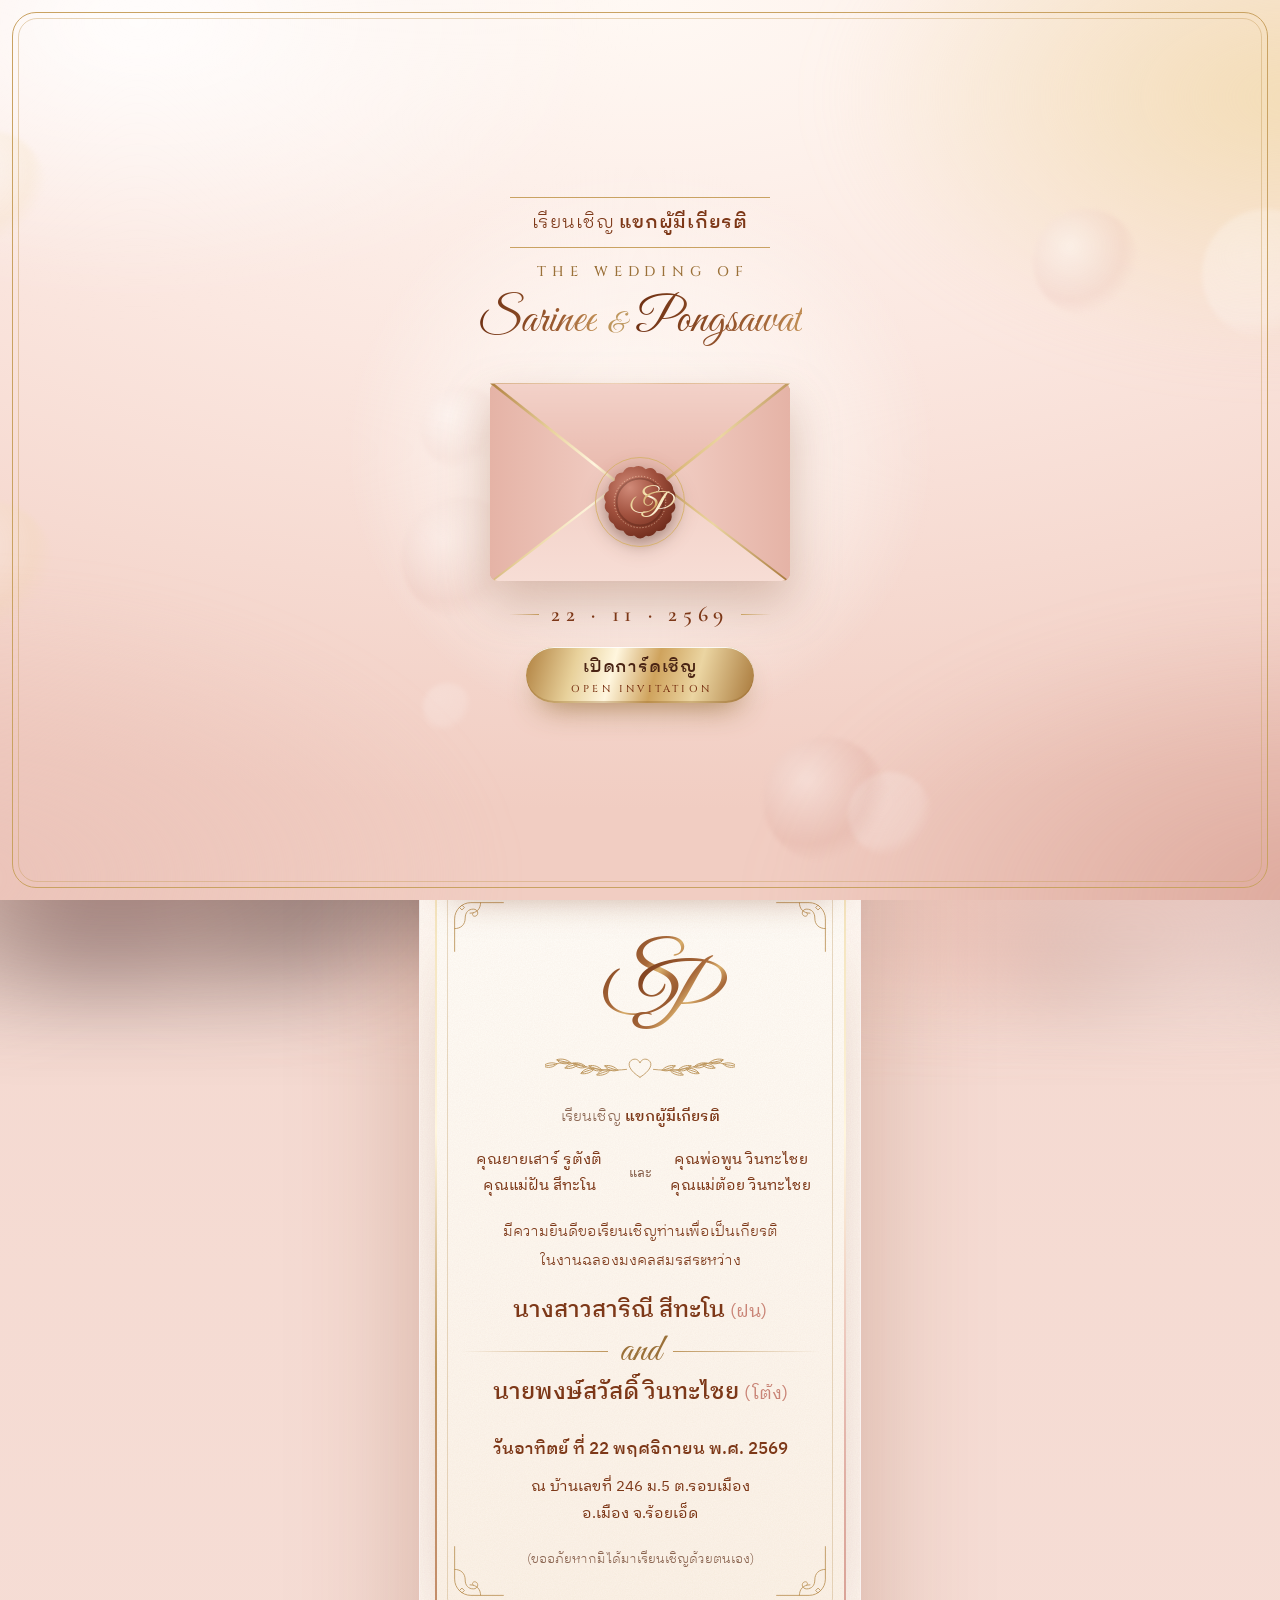
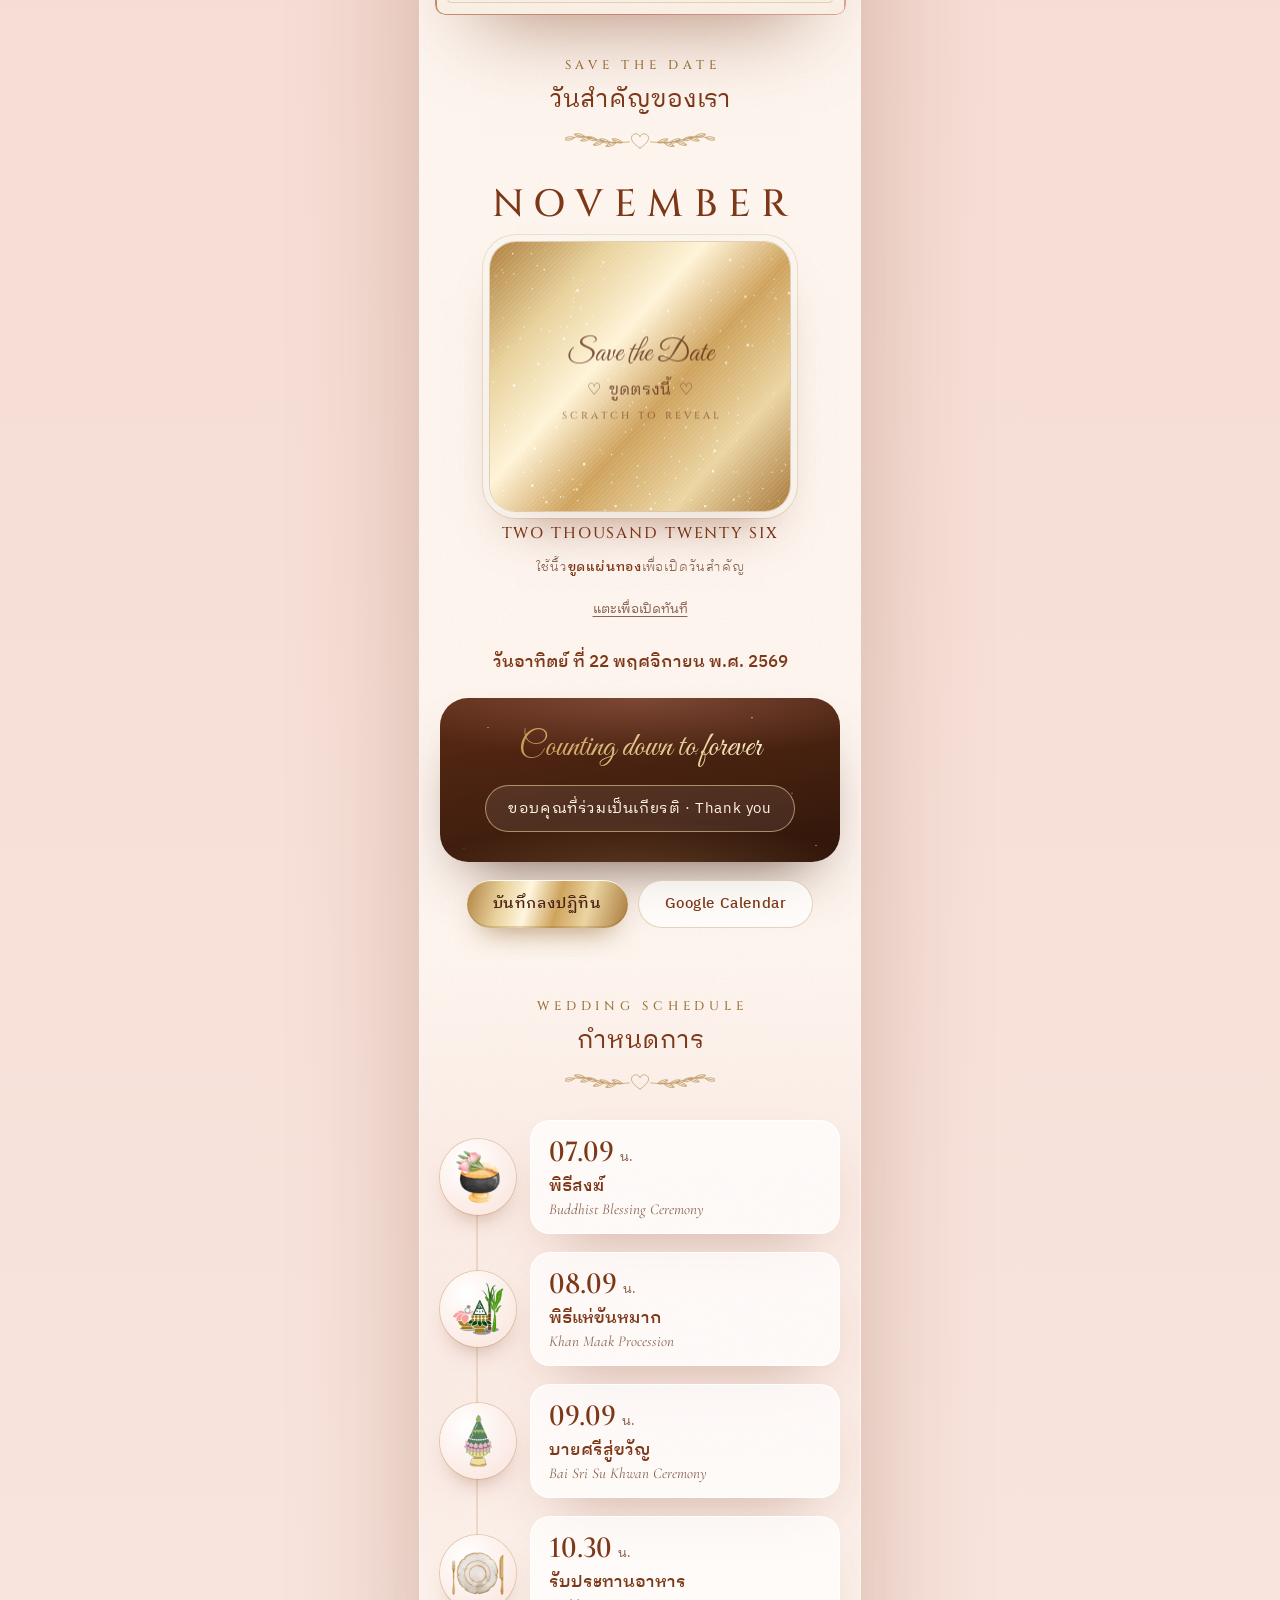
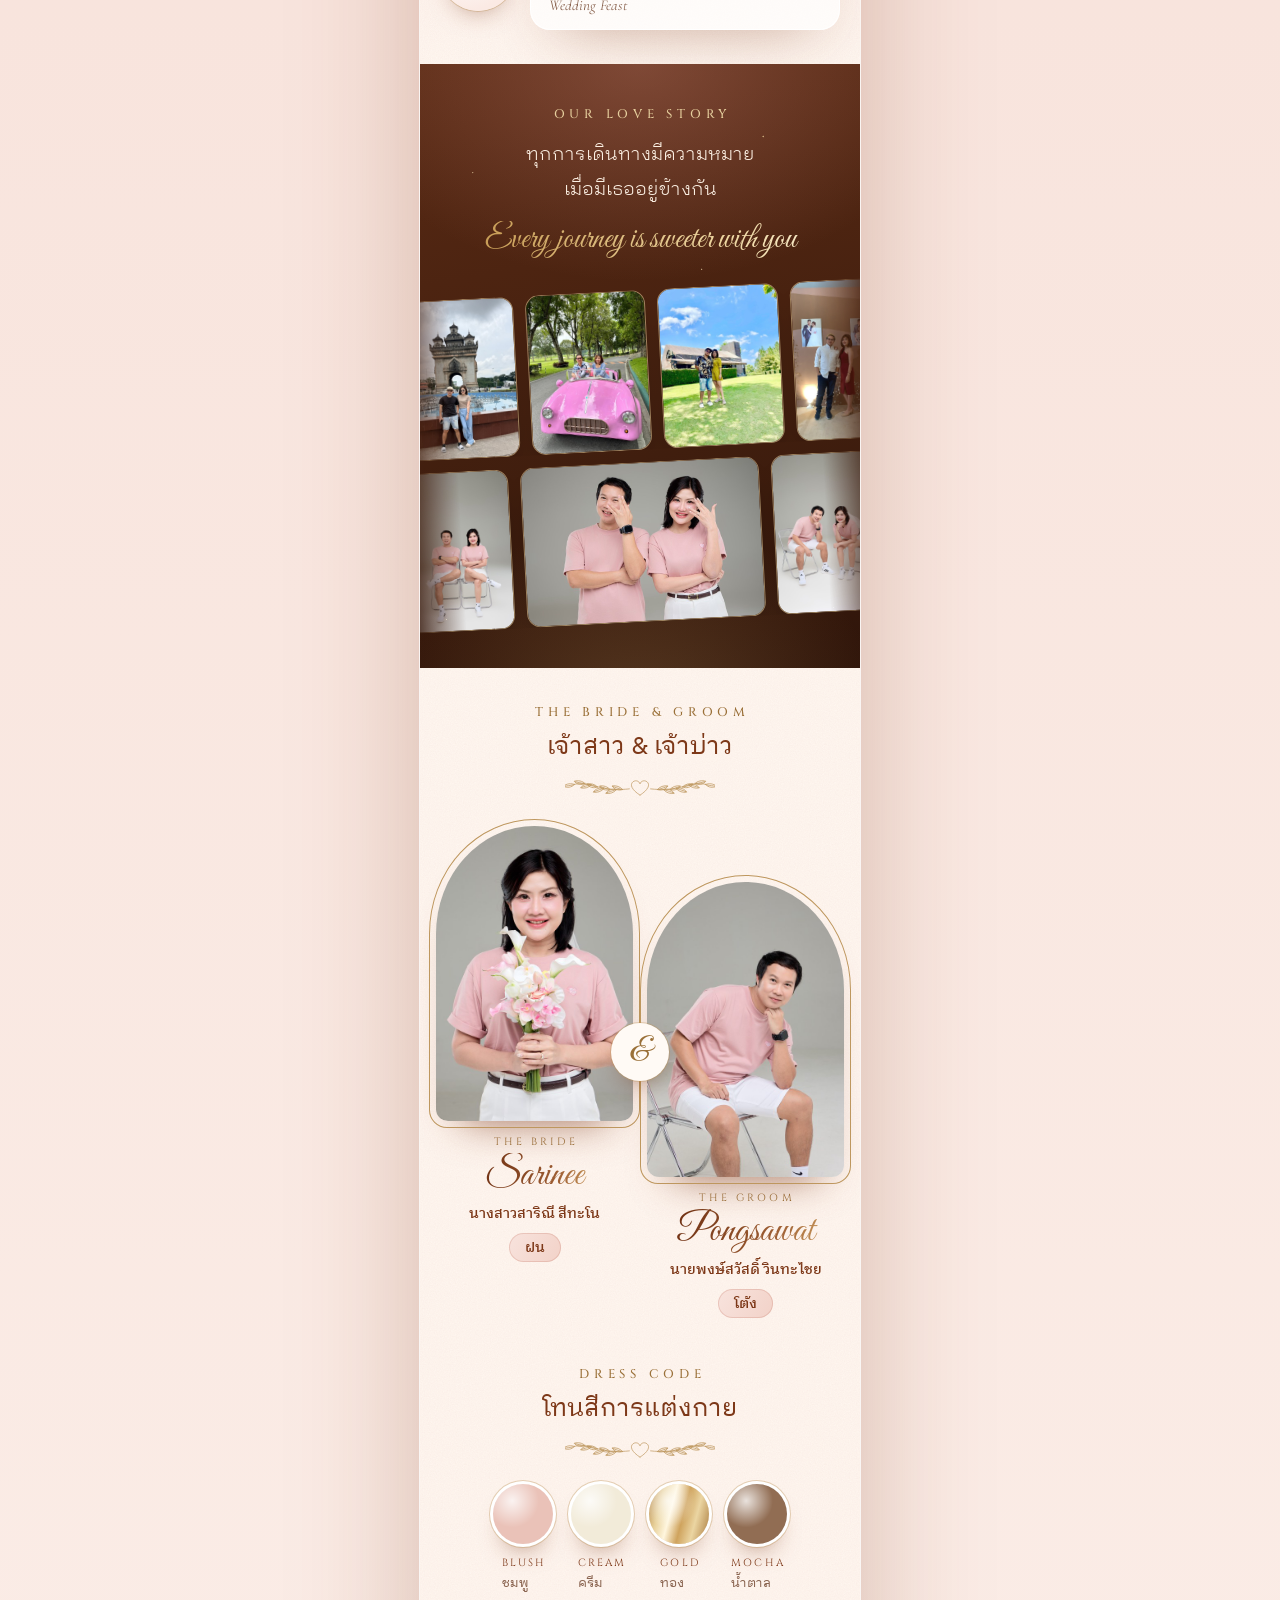
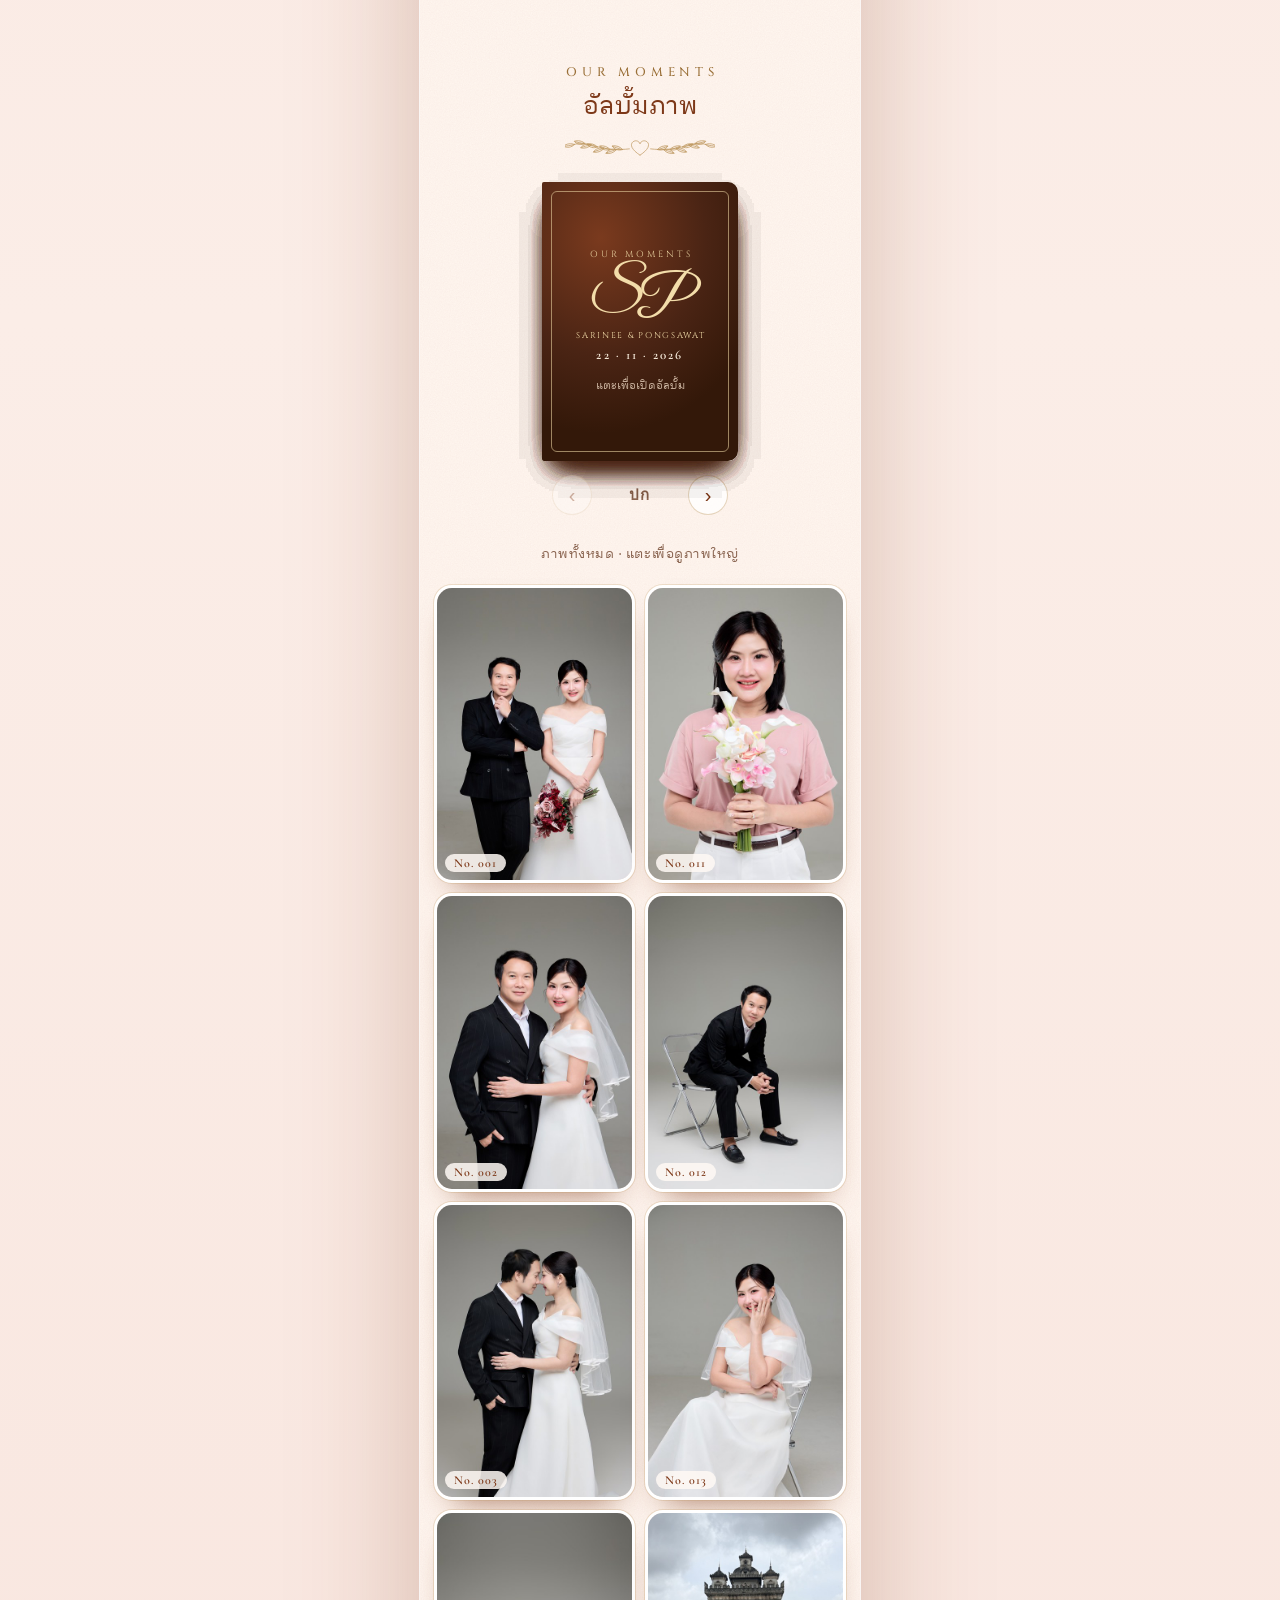
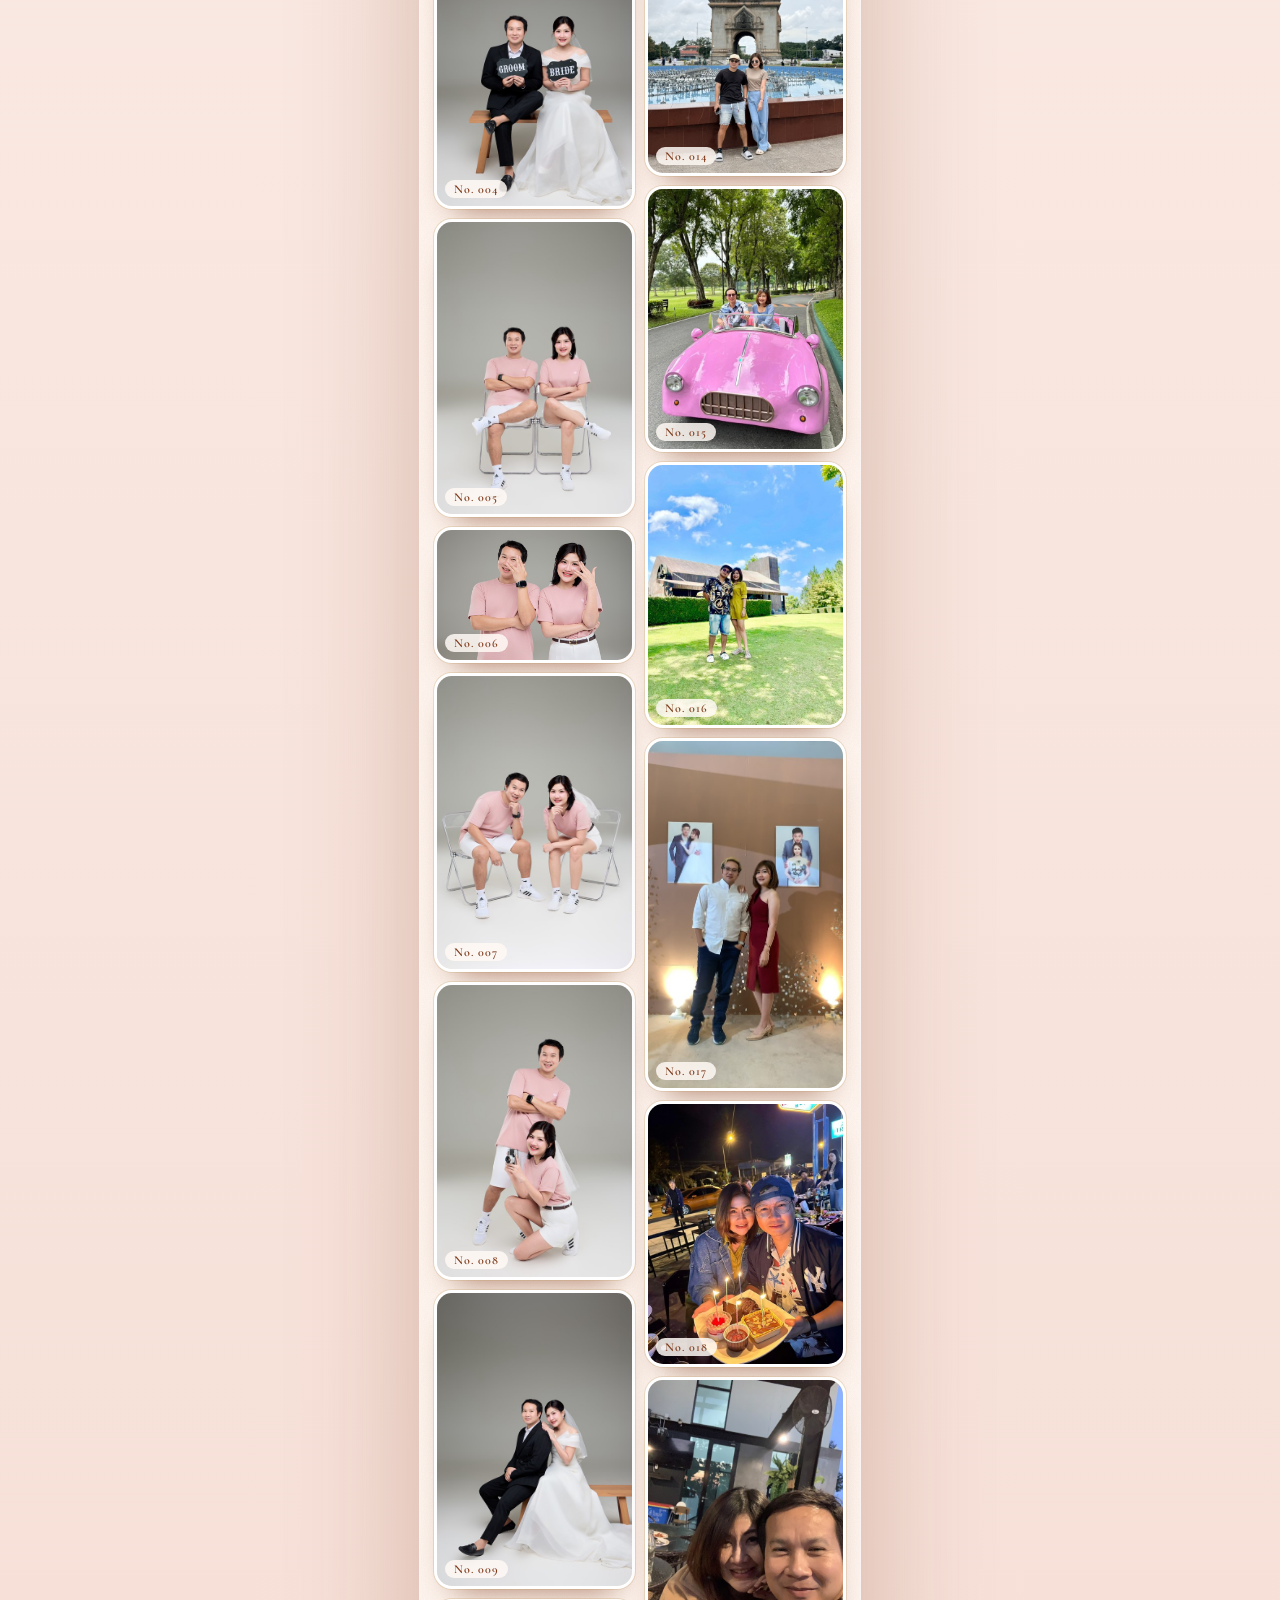
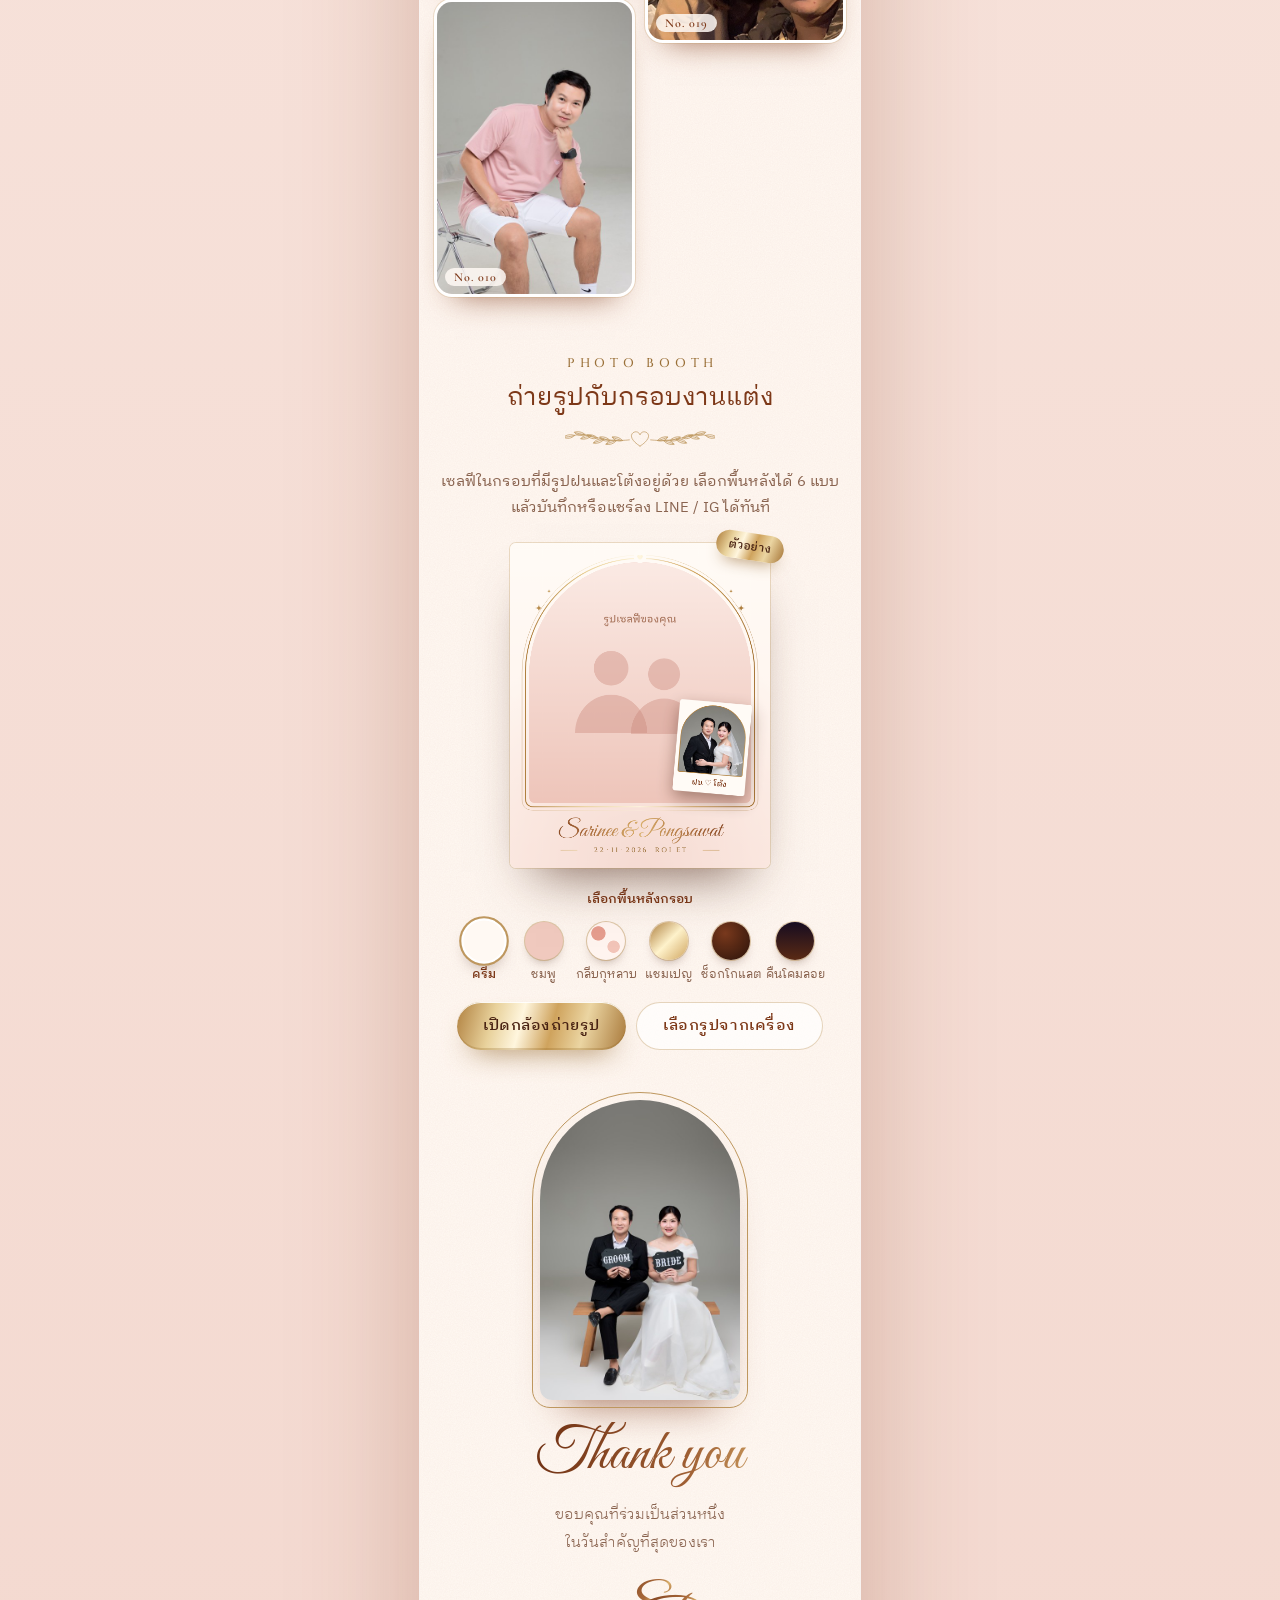
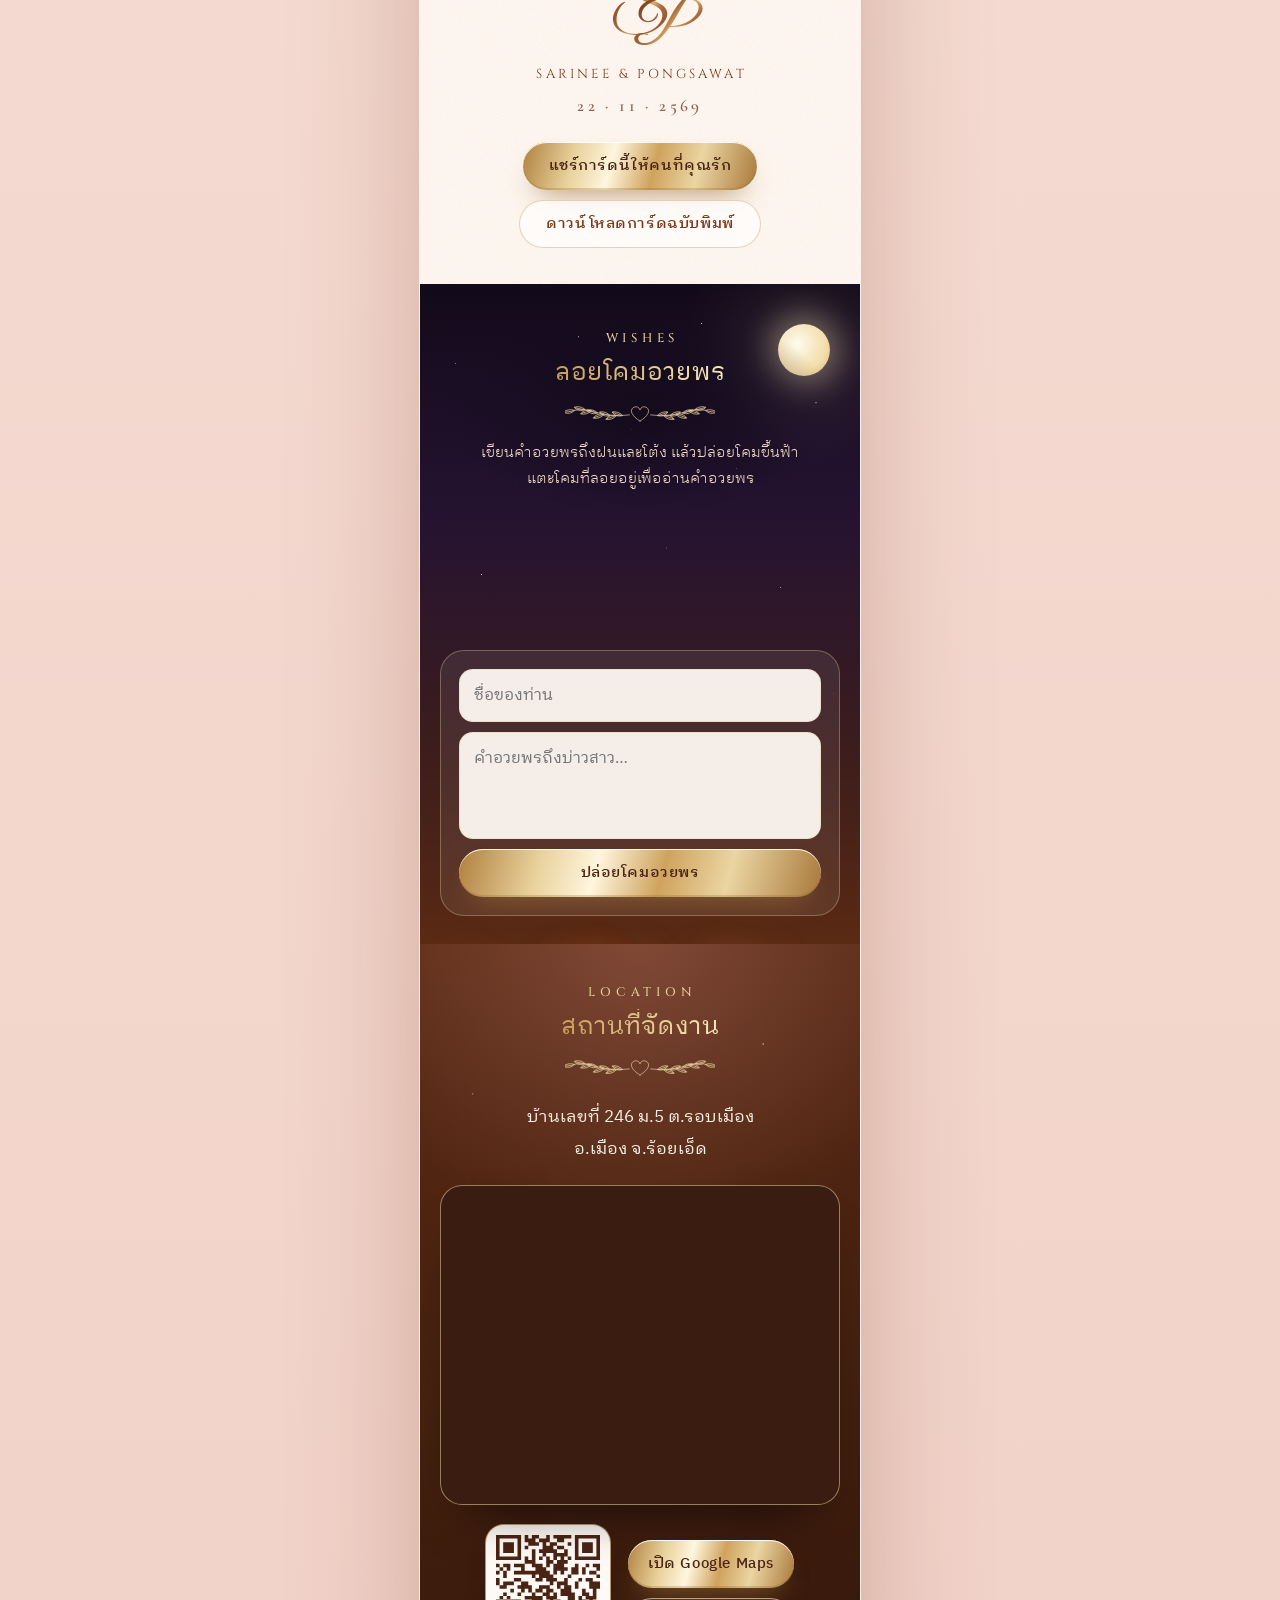
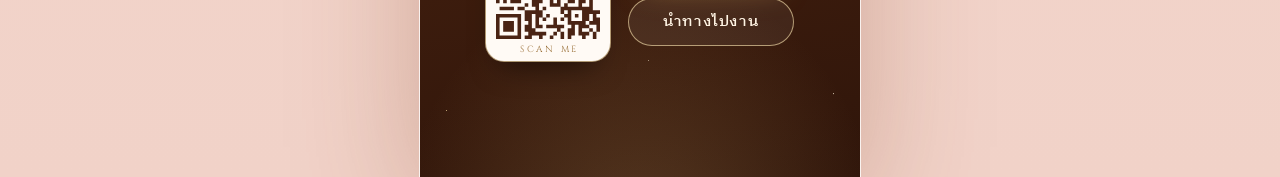
==== commit 29d3cd5e: "Add files via upload" ====
--- a/wedding-invitation/index.html
+++ b/wedding-invitation/index.html
@@ -9,7 +9,19 @@
 <meta property="og:type" content="website">
 <meta property="og:title" content="Sarinee &amp; Pongsawat · ฝน &amp; โต้ง · 22.11.2569">
 <meta property="og:description" content="ขอเรียนเชิญร่วมเป็นเกียรติในงานฉลองมงคลสมรส ฝน &amp; โต้ง · วันอาทิตย์ที่ 22 พฤศจิกายน 2569 · ร้อยเอ็ด">
-<!-- เมื่อมีที่อยู่เว็บจริงแล้ว ให้เพิ่ม og:url และ og:image (ต้องเป็น URL เต็ม ชี้ไปที่ assets/images/og.jpg) -->
+<meta property="og:site_name" content="Sarinee &amp; Pongsawat Wedding">
+<meta property="og:locale" content="th_TH">
+<!-- og:site — เขียนโดย tools/set_site_url.py (อย่าแก้ด้วยมือ) -->
+<meta property="og:url" content="https://tongfonsarinee.github.io/fon-tong_wedding/">
+<meta property="og:image" content="https://tongfonsarinee.github.io/fon-tong_wedding/assets/images/og.jpg?v=c6ca23e4">
+<meta property="og:image:secure_url" content="https://tongfonsarinee.github.io/fon-tong_wedding/assets/images/og.jpg?v=c6ca23e4">
+<meta property="og:image:type" content="image/jpeg">
+<meta property="og:image:width" content="1200">
+<meta property="og:image:height" content="630">
+<meta property="og:image:alt" content="ฝนและโต้ง · งานมงคลสมรส 22.11.2569">
+<meta name="twitter:image" content="https://tongfonsarinee.github.io/fon-tong_wedding/assets/images/og.jpg?v=c6ca23e4">
+<link rel="canonical" href="https://tongfonsarinee.github.io/fon-tong_wedding/">
+<!-- /og:site -->
 <meta name="twitter:card" content="summary_large_image">
 <link rel="icon" href="assets/brand/favicon.svg" type="image/svg+xml">
 <link rel="alternate icon" href="assets/brand/favicon.png" type="image/png">
@@ -19,13 +31,13 @@
 <link rel="preconnect" href="https://fonts.gstatic.com" crossorigin>
 <link href="https://fonts.googleapis.com/css2?family=Cinzel:wght@400;500;600&family=Cormorant+Garamond:ital,wght@0,400;0,500;0,600;1,400;1,500&family=Great+Vibes&family=IBM+Plex+Sans+Thai+Looped:wght@200;300;400;500;600&display=swap" rel="stylesheet">
 <link rel="preload" as="image" href="assets/couple/002.jpg">
-<link rel="stylesheet" href="css/base.css?v=202610051414">
-<link rel="stylesheet" href="css/intro.css?v=202610051414">
-<link rel="stylesheet" href="css/hero.css?v=202610051414">
-<link rel="stylesheet" href="css/sections.css?v=202610051414">
-<link rel="stylesheet" href="css/gallery.css?v=202610051414">
-<link rel="stylesheet" href="css/effects.css?v=202610051414">
-<link rel="stylesheet" href="css/features.css?v=202610051414">
+<link rel="stylesheet" href="css/base.css?v=202610051431">
+<link rel="stylesheet" href="css/intro.css?v=202610051431">
+<link rel="stylesheet" href="css/hero.css?v=202610051431">
+<link rel="stylesheet" href="css/sections.css?v=202610051431">
+<link rel="stylesheet" href="css/gallery.css?v=202610051431">
+<link rel="stylesheet" href="css/effects.css?v=202610051431">
+<link rel="stylesheet" href="css/features.css?v=202610051431">
 </head>
 <body>
 <!-- Shared SVG: gradients + ornaments (laurel with heart, corner flourish) -->
@@ -536,25 +548,25 @@
   <div class="lightbox__count"></div>
 </div>
 
-<script src="js/config.js?v=202610051414"></script>
-<script src="js/guest.js?v=202610051414"></script>
-<script src="js/api.js?v=202610051414"></script>
-<script src="js/audio.js?v=202610051414"></script>
-<script src="js/motion.js?v=202610051414"></script>
-<script src="js/dayof.js?v=202610051414"></script>
-<script src="js/countdown.js?v=202610051414"></script>
-<script src="js/scroll.js?v=202610051414"></script>
-<script src="js/particles.js?v=202610051414"></script>
-<script src="js/intro.js?v=202610051414"></script>
-<script src="js/handwriting.js?v=202610051414"></script>
-<script src="js/gallery.js?v=202610051414"></script>
-<script src="js/book.js?v=202610051414"></script>
-<script src="js/scratch.js?v=202610051414"></script>
-<script src="js/effects.js?v=202610051414"></script>
-<script src="js/lanterns.js?v=202610051414"></script>
-<script src="js/gift.js?v=202610051414"></script>
-<script src="js/booth-photo.js?v=202610051414"></script>
-<script src="js/booth.js?v=202610051414"></script>
-<script src="js/dock.js?v=202610051414"></script>
+<script src="js/config.js?v=202610051431"></script>
+<script src="js/guest.js?v=202610051431"></script>
+<script src="js/api.js?v=202610051431"></script>
+<script src="js/audio.js?v=202610051431"></script>
+<script src="js/motion.js?v=202610051431"></script>
+<script src="js/dayof.js?v=202610051431"></script>
+<script src="js/countdown.js?v=202610051431"></script>
+<script src="js/scroll.js?v=202610051431"></script>
+<script src="js/particles.js?v=202610051431"></script>
+<script src="js/intro.js?v=202610051431"></script>
+<script src="js/handwriting.js?v=202610051431"></script>
+<script src="js/gallery.js?v=202610051431"></script>
+<script src="js/book.js?v=202610051431"></script>
+<script src="js/scratch.js?v=202610051431"></script>
+<script src="js/effects.js?v=202610051431"></script>
+<script src="js/lanterns.js?v=202610051431"></script>
+<script src="js/gift.js?v=202610051431"></script>
+<script src="js/booth-photo.js?v=202610051431"></script>
+<script src="js/booth.js?v=202610051431"></script>
+<script src="js/dock.js?v=202610051431"></script>
 </body>
 </html>
